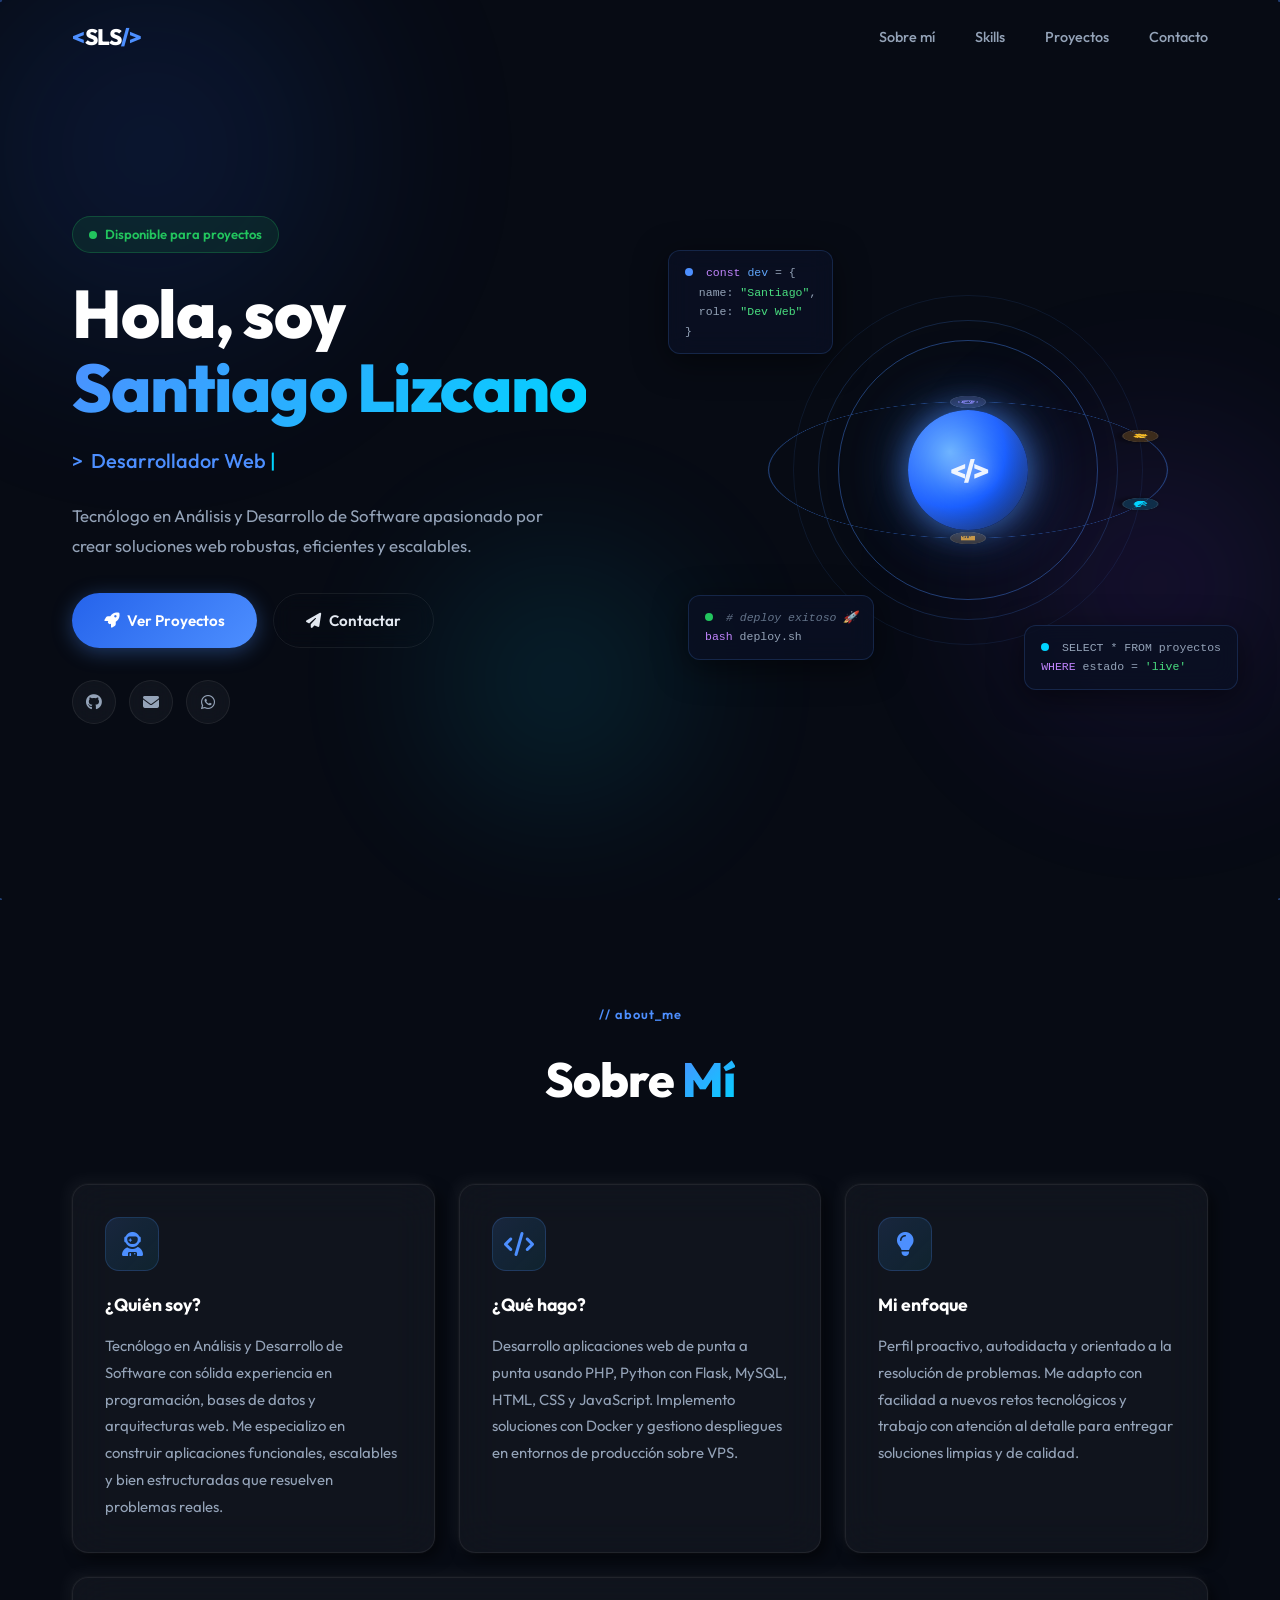
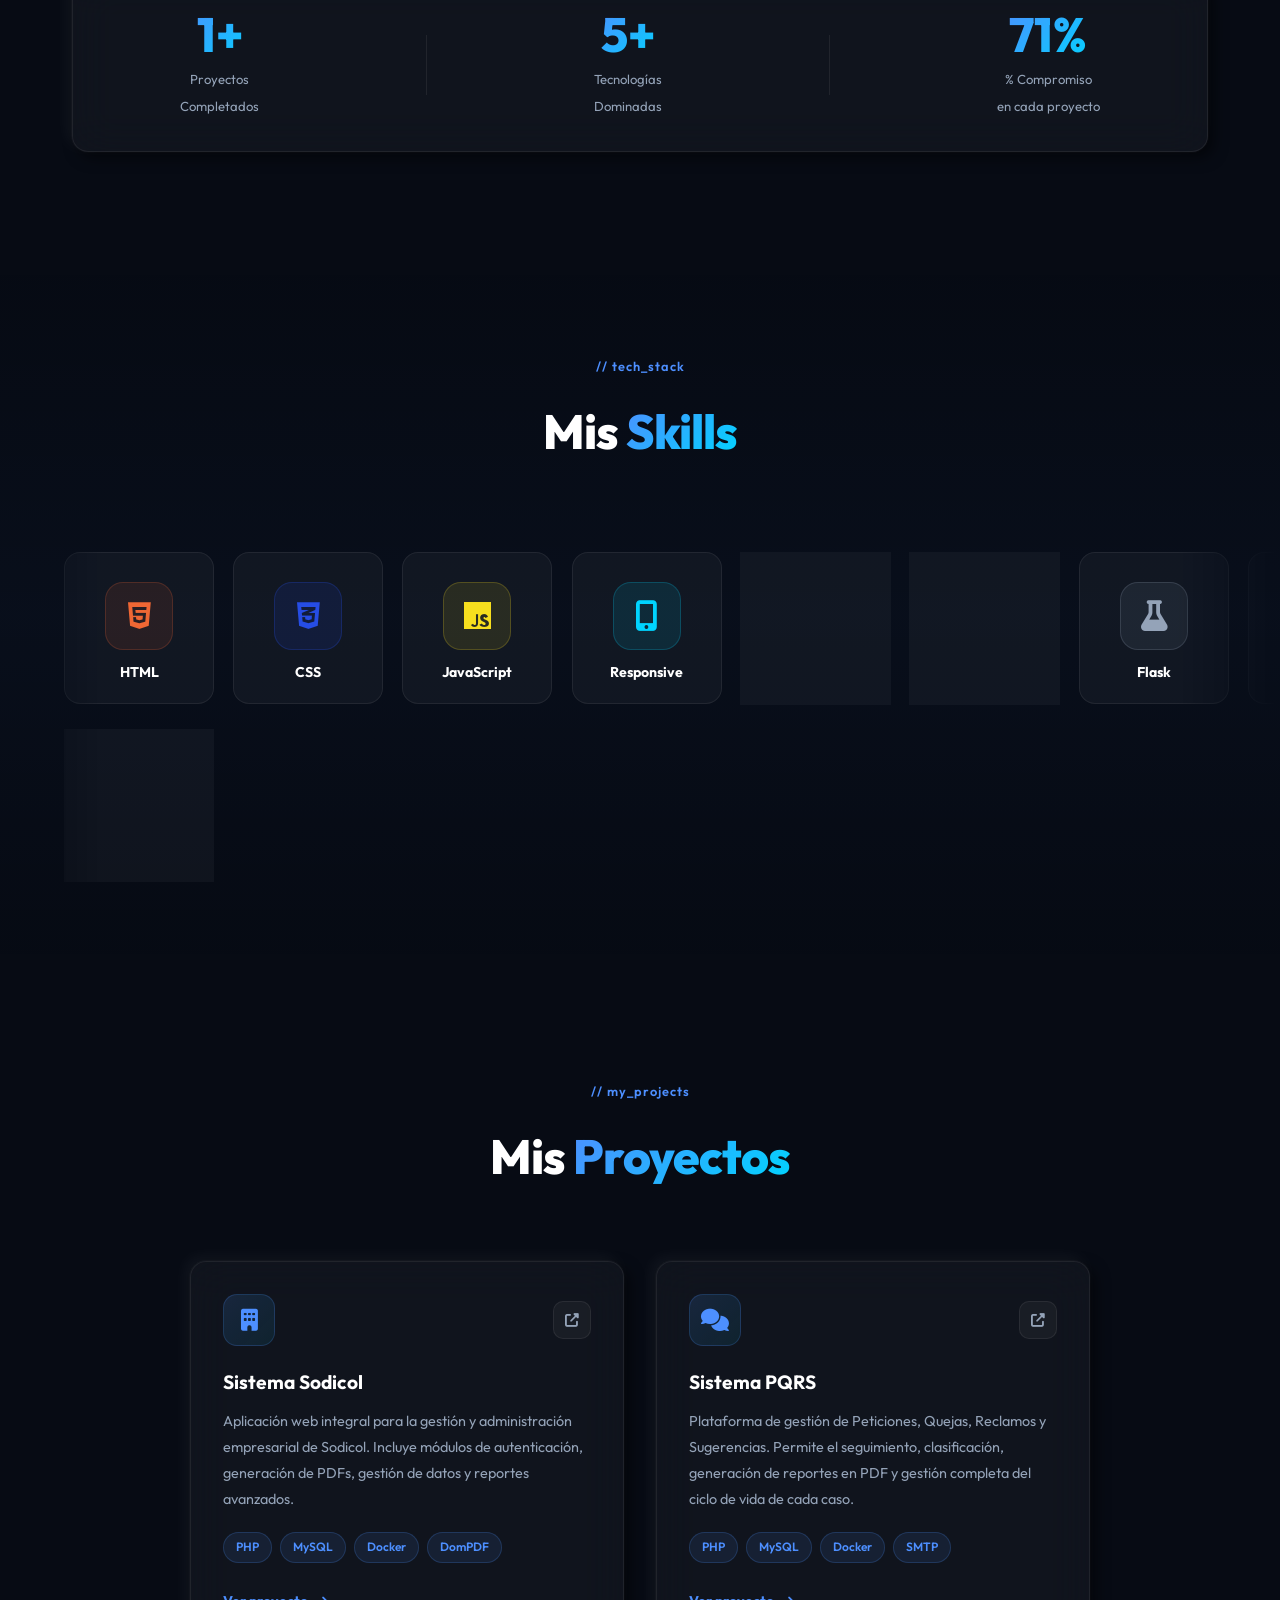
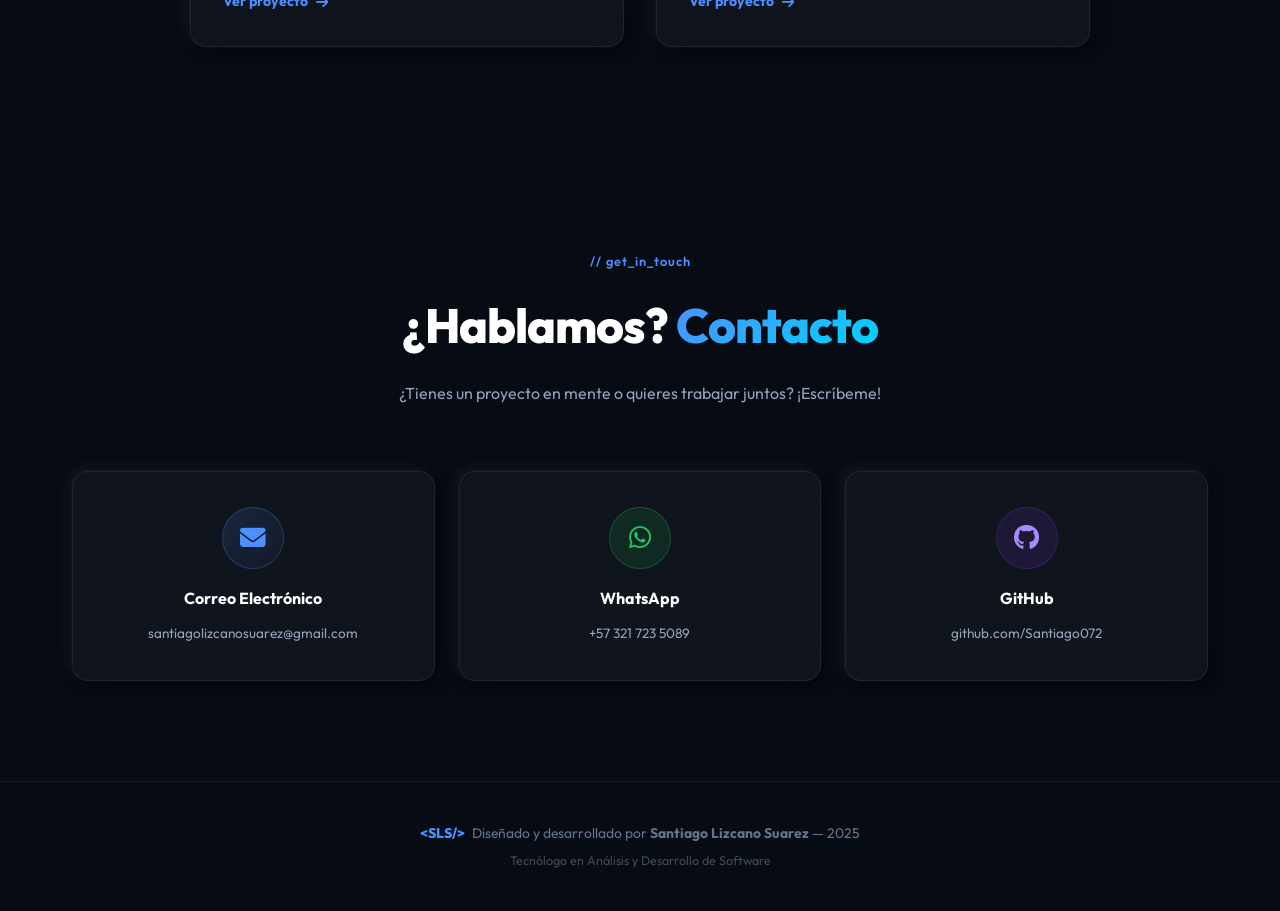
==== index.html @ 0184c1b4 "feat: agregar nginx/portafolio.conf, mejorar deploy.sh y README con instrucciones HTTPS completas" ====
<!DOCTYPE html>
<html lang="es">
<head>
  <meta charset="UTF-8" />
  <meta name="viewport" content="width=device-width, initial-scale=1.0" />
  <title>Santiago Lizcano Suarez | Desarrollador Web</title>
  <meta name="description" content="Portafolio de Santiago Lizcano Suarez, Tecnólogo en Análisis y Desarrollo de Software. Especializado en PHP, Python, MySQL, Docker y desarrollo web." />
  <meta name="keywords" content="desarrollador web, PHP, Python, Flask, MySQL, Docker, JavaScript, portafolio" />
  <meta name="author" content="Santiago Lizcano Suarez" />
  <link rel="preconnect" href="https://fonts.googleapis.com" />
  <link rel="preconnect" href="https://fonts.gstatic.com" crossorigin />
  <link href="https://fonts.googleapis.com/css2?family=Outfit:wght@300;400;500;600;700;800&display=swap" rel="stylesheet" />
  <link rel="stylesheet" href="https://cdnjs.cloudflare.com/ajax/libs/font-awesome/6.5.0/css/all.min.css" />
  <link rel="stylesheet" href="assets/css/style.css" />
</head>
<body>
  <!-- Scroll Progress Bar -->
  <div id="scroll-progress" class="scroll-progress"></div>

  <!-- Background Orbs -->
  <div class="bg-orbs" aria-hidden="true">
    <div class="orb orb-1"></div>
    <div class="orb orb-2"></div>
    <div class="orb orb-3"></div>
  </div>

  <!-- Particles Canvas -->
  <canvas id="particles-canvas" aria-hidden="true"></canvas>

  <!-- ===== NAVBAR ===== -->
  <nav id="navbar" class="navbar">
    <div class="nav-container">
      <a href="#hero" class="nav-logo" id="nav-logo-link">
        <span class="logo-bracket">&lt;</span>SLS<span class="logo-bracket">/&gt;</span>
      </a>
      <ul class="nav-links" id="nav-links">
        <li><a href="#about" class="nav-link">Sobre mí</a></li>
        <li><a href="#skills" class="nav-link">Skills</a></li>
        <li><a href="#projects" class="nav-link">Proyectos</a></li>
        <li><a href="#contact" class="nav-link">Contacto</a></li>
      </ul>
      <button class="nav-toggle" id="nav-toggle" aria-label="Abrir menú">
        <span></span><span></span><span></span>
      </button>
    </div>
  </nav>

  <!-- ===== HERO ===== -->
  <section id="hero" class="hero">
    <div class="hero-content">
      <div class="hero-badge">
        <span class="badge-dot"></span>
        Disponible para proyectos
      </div>
      <h1 class="hero-title">
        Hola, soy<br />
        <span class="gradient-text">Santiago Lizcano</span>
      </h1>
      <div class="hero-role">
        <span class="role-prefix">&gt;&nbsp;</span>
        <span id="typed-text" class="typed-text"></span>
        <span class="cursor-blink">|</span>
      </div>
      <p class="hero-desc">
        Tecnólogo en Análisis y Desarrollo de Software apasionado por crear soluciones web robustas, eficientes y escalables.
      </p>
      <div class="hero-actions">
        <a href="#projects" class="btn btn-primary" id="hero-projects-btn">
          <i class="fas fa-rocket"></i> Ver Proyectos
        </a>
        <a href="#contact" class="btn btn-outline" id="hero-contact-btn">
          <i class="fas fa-paper-plane"></i> Contactar
        </a>
      </div>
      <div class="hero-socials">
        <a href="https://github.com/Santiago072" target="_blank" rel="noopener" class="social-icon" id="social-github" aria-label="GitHub">
          <i class="fab fa-github"></i>
        </a>
        <a href="mailto:santiagolizcanosuarez@gmail.com" class="social-icon" id="social-email" aria-label="Email">
          <i class="fas fa-envelope"></i>
        </a>
        <a href="https://wa.me/573217235089" target="_blank" rel="noopener" class="social-icon" id="social-whatsapp" aria-label="WhatsApp">
          <i class="fab fa-whatsapp"></i>
        </a>
      </div>
    </div>
    <!-- 3D Tech Sphere Visual -->
    <div class="hero-visual" id="hero-visual">
      <!-- Central Core -->
      <div class="sphere-wrap">
        <div class="sphere-core">
          <span class="sphere-code">&lt;/&gt;</span>
        </div>
        <div class="sphere-pulse"></div>
        <div class="sphere-pulse sp2"></div>
        <div class="sphere-pulse sp3"></div>
        <!-- Orbital rings -->
        <div class="orbit orbit-x">
          <div class="orbit-dot od-php"><i class="fab fa-php"></i></div>
        </div>
        <div class="orbit orbit-y">
          <div class="orbit-dot od-py"><i class="fab fa-python"></i></div>
        </div>
        <div class="orbit orbit-z">
          <div class="orbit-dot od-docker"><i class="fab fa-docker"></i></div>
        </div>
        <div class="orbit orbit-w">
          <div class="orbit-dot od-js"><i class="fab fa-js"></i></div>
        </div>
      </div>
      <!-- Floating code snippets -->
      <div class="code-float cf-1">
        <div class="cf-dot"></div>
        <span class="cf-kw">const</span> <span class="cf-var">dev</span> = {<br/>
        &nbsp;&nbsp;<span class="cf-key">name</span>: <span class="cf-str">"Santiago"</span>,<br/>
        &nbsp;&nbsp;<span class="cf-key">role</span>: <span class="cf-str">"Dev Web"</span><br/>
        }
      </div>
      <div class="code-float cf-2">
        <div class="cf-dot cf-dot-green"></div>
        <span class="cf-cm"># deploy exitoso 🚀</span><br/>
        <span class="cf-kw">bash</span> deploy.sh
      </div>
      <div class="code-float cf-3">
        <div class="cf-dot cf-dot-cyan"></div>
        SELECT * FROM proyectos<br/>
        <span class="cf-kw">WHERE</span> estado = <span class="cf-str">'live'</span>
      </div>
    </div>
  </section>

  <!-- ===== ABOUT ===== -->
  <section id="about" class="section about">
    <div class="container">
      <div class="section-header">
        <span class="section-tag">// about_me</span>
        <h2 class="section-title">Sobre <span class="gradient-text">Mí</span></h2>
      </div>
      <div class="about-grid">
        <div class="about-card glass-card">
          <div class="about-icon-wrap">
            <i class="fas fa-user-astronaut"></i>
          </div>
          <h3>¿Quién soy?</h3>
          <p>
            Tecnólogo en Análisis y Desarrollo de Software con sólida experiencia en programación, bases de datos y arquitecturas web. Me especializo en construir aplicaciones funcionales, escalables y bien estructuradas que resuelven problemas reales.
          </p>
        </div>
        <div class="about-card glass-card">
          <div class="about-icon-wrap">
            <i class="fas fa-code"></i>
          </div>
          <h3>¿Qué hago?</h3>
          <p>
            Desarrollo aplicaciones web de punta a punta usando PHP, Python con Flask, MySQL, HTML, CSS y JavaScript. Implemento soluciones con Docker y gestiono despliegues en entornos de producción sobre VPS.
          </p>
        </div>
        <div class="about-card glass-card">
          <div class="about-icon-wrap">
            <i class="fas fa-lightbulb"></i>
          </div>
          <h3>Mi enfoque</h3>
          <p>
            Perfil proactivo, autodidacta y orientado a la resolución de problemas. Me adapto con facilidad a nuevos retos tecnológicos y trabajo con atención al detalle para entregar soluciones limpias y de calidad.
          </p>
        </div>
        <div class="about-stats glass-card">
          <div class="stat-item">
            <span class="stat-num" data-target="2">0</span>
            <span class="stat-label">Proyectos<br/>Completados</span>
          </div>
          <div class="stat-divider"></div>
          <div class="stat-item">
            <span class="stat-num" data-target="7">0</span>
            <span class="stat-label">Tecnologías<br/>Dominadas</span>
          </div>
          <div class="stat-divider"></div>
          <div class="stat-item">
            <span class="stat-num" data-target="100">0</span>
            <span class="stat-label">% Compromiso<br/>en cada proyecto</span>
          </div>
        </div>
      </div>
    </div>
  </section>

  <!-- ===== SKILLS ===== -->
  <section id="skills" class="section skills">
    <div class="container">
      <div class="section-header">
        <span class="section-tag">// tech_stack</span>
        <h2 class="section-title">Mis <span class="gradient-text">Skills</span></h2>
      </div>
    </div>

    <!-- Marquee wrapper (outside container for full-width edge fade) -->
    <div class="skills-marquee-wrap">

      <!-- Row 1 → left -->
      <div class="marquee-track marquee-left">
        <div class="marquee-items">
          <div class="skill-card" id="skill-html"><div class="skill-icon-wrap"><div class="skill-icon-bg"></div><i class="skill-ico fab fa-html5"></i></div><span class="skill-name">HTML</span></div>
          <div class="skill-card" id="skill-css"><div class="skill-icon-wrap"><div class="skill-icon-bg"></div><i class="skill-ico fab fa-css3-alt"></i></div><span class="skill-name">CSS</span></div>
          <div class="skill-card" id="skill-js"><div class="skill-icon-wrap"><div class="skill-icon-bg"></div><i class="skill-ico fab fa-js"></i></div><span class="skill-name">JavaScript</span></div>
          <div class="skill-card" id="skill-responsive"><div class="skill-icon-wrap"><div class="skill-icon-bg"></div><i class="skill-ico fas fa-mobile-alt"></i></div><span class="skill-name">Responsive</span></div>
          <div class="skill-card" id="skill-php"><div class="skill-icon-wrap"><div class="skill-icon-bg"></div><i class="skill-ico fab fa-php"></i></div><span class="skill-name">PHP</span></div>
          <div class="skill-card" id="skill-python"><div class="skill-icon-wrap"><div class="skill-icon-bg"></div><i class="skill-ico fab fa-python"></i></div><span class="skill-name">Python</span></div>
          <div class="skill-card" id="skill-flask"><div class="skill-icon-wrap"><div class="skill-icon-bg"></div><i class="skill-ico fas fa-flask"></i></div><span class="skill-name">Flask</span></div>
        </div>
        <!-- duplicate for seamless loop -->
        <div class="marquee-items" aria-hidden="true">
          <div class="skill-card" id="skill-html-d"><div class="skill-icon-wrap"><div class="skill-icon-bg"></div><i class="skill-ico fab fa-html5"></i></div><span class="skill-name">HTML</span></div>
          <div class="skill-card" id="skill-css-d"><div class="skill-icon-wrap"><div class="skill-icon-bg"></div><i class="skill-ico fab fa-css3-alt"></i></div><span class="skill-name">CSS</span></div>
          <div class="skill-card" id="skill-js-d"><div class="skill-icon-wrap"><div class="skill-icon-bg"></div><i class="skill-ico fab fa-js"></i></div><span class="skill-name">JavaScript</span></div>
          <div class="skill-card" id="skill-responsive-d"><div class="skill-icon-wrap"><div class="skill-icon-bg"></div><i class="skill-ico fas fa-mobile-alt"></i></div><span class="skill-name">Responsive</span></div>
          <div class="skill-card" id="skill-php-d"><div class="skill-icon-wrap"><div class="skill-icon-bg"></div><i class="skill-ico fab fa-php"></i></div><span class="skill-name">PHP</span></div>
          <div class="skill-card" id="skill-python-d"><div class="skill-icon-wrap"><div class="skill-icon-bg"></div><i class="skill-ico fab fa-python"></i></div><span class="skill-name">Python</span></div>
          <div class="skill-card" id="skill-flask-d"><div class="skill-icon-wrap"><div class="skill-icon-bg"></div><i class="skill-ico fas fa-flask"></i></div><span class="skill-name">Flask</span></div>
        </div>
      </div>

      <!-- Row 2 ← right -->
      <div class="marquee-track marquee-right">
        <div class="marquee-items">
          <div class="skill-card" id="skill-mysql"><div class="skill-icon-wrap"><div class="skill-icon-bg"></div><i class="skill-ico fas fa-database"></i></div><span class="skill-name">MySQL</span></div>
          <div class="skill-card" id="skill-mvc"><div class="skill-icon-wrap"><div class="skill-icon-bg"></div><i class="skill-ico fas fa-layer-group"></i></div><span class="skill-name">Arq. MVC</span></div>
          <div class="skill-card" id="skill-docker"><div class="skill-icon-wrap"><div class="skill-icon-bg"></div><i class="skill-ico fab fa-docker"></i></div><span class="skill-name">Docker</span></div>
          <div class="skill-card" id="skill-git"><div class="skill-icon-wrap"><div class="skill-icon-bg"></div><i class="skill-ico fab fa-github"></i></div><span class="skill-name">Git / GitHub</span></div>
          <div class="skill-card" id="skill-vscode"><div class="skill-icon-wrap"><div class="skill-icon-bg"></div><i class="skill-ico fas fa-code"></i></div><span class="skill-name">VS Code</span></div>
          <div class="skill-card" id="skill-xampp"><div class="skill-icon-wrap"><div class="skill-icon-bg"></div><i class="skill-ico fas fa-server"></i></div><span class="skill-name">XAMPP</span></div>
          <div class="skill-card" id="skill-drawio"><div class="skill-icon-wrap"><div class="skill-icon-bg"></div><i class="skill-ico fas fa-diagram-project"></i></div><span class="skill-name">Draw.io</span></div>
        </div>
        <!-- duplicate for seamless loop -->
        <div class="marquee-items" aria-hidden="true">
          <div class="skill-card" id="skill-mysql-d"><div class="skill-icon-wrap"><div class="skill-icon-bg"></div><i class="skill-ico fas fa-database"></i></div><span class="skill-name">MySQL</span></div>
          <div class="skill-card" id="skill-mvc-d"><div class="skill-icon-wrap"><div class="skill-icon-bg"></div><i class="skill-ico fas fa-layer-group"></i></div><span class="skill-name">Arq. MVC</span></div>
          <div class="skill-card" id="skill-docker-d"><div class="skill-icon-wrap"><div class="skill-icon-bg"></div><i class="skill-ico fab fa-docker"></i></div><span class="skill-name">Docker</span></div>
          <div class="skill-card" id="skill-git-d"><div class="skill-icon-wrap"><div class="skill-icon-bg"></div><i class="skill-ico fab fa-github"></i></div><span class="skill-name">Git / GitHub</span></div>
          <div class="skill-card" id="skill-vscode-d"><div class="skill-icon-wrap"><div class="skill-icon-bg"></div><i class="skill-ico fas fa-code"></i></div><span class="skill-name">VS Code</span></div>
          <div class="skill-card" id="skill-xampp-d"><div class="skill-icon-wrap"><div class="skill-icon-bg"></div><i class="skill-ico fas fa-server"></i></div><span class="skill-name">XAMPP</span></div>
          <div class="skill-card" id="skill-drawio-d"><div class="skill-icon-wrap"><div class="skill-icon-bg"></div><i class="skill-ico fas fa-diagram-project"></i></div><span class="skill-name">Draw.io</span></div>
        </div>
      </div>

    </div>
  </section>


  <!-- ===== PROJECTS ===== -->
  <section id="projects" class="section projects">
    <div class="container">
      <div class="section-header">
        <span class="section-tag">// my_projects</span>
        <h2 class="section-title">Mis <span class="gradient-text">Proyectos</span></h2>
      </div>
      <div class="projects-grid">

        <!-- Sodicol -->
        <article class="project-card glass-card" id="project-sodicol">
          <div class="project-header">
            <div class="project-icon">
              <i class="fas fa-building"></i>
            </div>
            <div class="project-links">
              <a href="https://sistemasodicol.slscode.online/" target="_blank" rel="noopener" class="proj-link-btn" aria-label="Ver sitio Sodicol">
                <i class="fas fa-external-link-alt"></i>
              </a>
            </div>
          </div>
          <h3 class="project-title">Sistema Sodicol</h3>
          <p class="project-desc">
            Aplicación web integral para la gestión y administración empresarial de Sodicol. Incluye módulos de autenticación, generación de PDFs, gestión de datos y reportes avanzados.
          </p>
          <div class="project-tags">
            <span class="tag">PHP</span>
            <span class="tag">MySQL</span>
            <span class="tag">Docker</span>
            <span class="tag">DomPDF</span>
          </div>
          <a href="https://sistemasodicol.slscode.online/" target="_blank" rel="noopener" class="project-cta" id="btn-sodicol">
            Ver proyecto <i class="fas fa-arrow-right"></i>
          </a>
        </article>

        <!-- PQRS -->
        <article class="project-card glass-card" id="project-pqrs">
          <div class="project-header">
            <div class="project-icon">
              <i class="fas fa-comments"></i>
            </div>
            <div class="project-links">
              <a href="https://sistemapqrs.slscode.online/" target="_blank" rel="noopener" class="proj-link-btn" aria-label="Ver sitio PQRS">
                <i class="fas fa-external-link-alt"></i>
              </a>
            </div>
          </div>
          <h3 class="project-title">Sistema PQRS</h3>
          <p class="project-desc">
            Plataforma de gestión de Peticiones, Quejas, Reclamos y Sugerencias. Permite el seguimiento, clasificación, generación de reportes en PDF y gestión completa del ciclo de vida de cada caso.
          </p>
          <div class="project-tags">
            <span class="tag">PHP</span>
            <span class="tag">MySQL</span>
            <span class="tag">Docker</span>
            <span class="tag">SMTP</span>
          </div>
          <a href="https://sistemapqrs.slscode.online/" target="_blank" rel="noopener" class="project-cta" id="btn-pqrs">
            Ver proyecto <i class="fas fa-arrow-right"></i>
          </a>
        </article>


      </div>
    </div>
  </section>

  <!-- ===== CONTACT ===== -->
  <section id="contact" class="section contact">
    <div class="container">
      <div class="section-header">
        <span class="section-tag">// get_in_touch</span>
        <h2 class="section-title">¿Hablamos? <span class="gradient-text">Contacto</span></h2>
        <p class="section-subtitle">¿Tienes un proyecto en mente o quieres trabajar juntos? ¡Escríbeme!</p>
      </div>
      <div class="contact-grid">
        <a href="mailto:santiagolizcanosuarez@gmail.com" class="contact-card glass-card" id="contact-email">
          <div class="contact-icon-wrap">
            <i class="fas fa-envelope"></i>
          </div>
          <h3>Correo Electrónico</h3>
          <p>santiagolizcanosuarez@gmail.com</p>
          <span class="contact-arrow"><i class="fas fa-arrow-right"></i></span>
        </a>
        <a href="https://wa.me/573217235089" target="_blank" rel="noopener" class="contact-card glass-card" id="contact-whatsapp">
          <div class="contact-icon-wrap contact-icon-green">
            <i class="fab fa-whatsapp"></i>
          </div>
          <h3>WhatsApp</h3>
          <p>+57 321 723 5089</p>
          <span class="contact-arrow"><i class="fas fa-arrow-right"></i></span>
        </a>
        <a href="https://github.com/Santiago072" target="_blank" rel="noopener" class="contact-card glass-card" id="contact-github">
          <div class="contact-icon-wrap contact-icon-purple">
            <i class="fab fa-github"></i>
          </div>
          <h3>GitHub</h3>
          <p>github.com/Santiago072</p>
          <span class="contact-arrow"><i class="fas fa-arrow-right"></i></span>
        </a>
      </div>
    </div>
  </section>

  <!-- ===== FOOTER ===== -->
  <footer class="footer">
    <div class="container">
      <p>
        <span class="footer-logo">&lt;SLS/&gt;</span>
        Diseñado y desarrollado por
        <strong>Santiago Lizcano Suarez</strong> &mdash; 2025
      </p>
      <p class="footer-sub">Tecnólogo en Análisis y Desarrollo de Software</p>
    </div>
  </footer>

  <script src="assets/js/main.js"></script>
</body>
</html>
---- assets/css/style.css ----
/* ========================
   SCROLL PROGRESS BAR
======================== */
.scroll-progress {
  position: fixed;
  top: 0; left: 0;
  height: 3px;
  width: 0%;
  background: linear-gradient(90deg, var(--blue), var(--cyan), var(--purple));
  z-index: 2000;
  transition: width 0.1s linear;
  box-shadow: 0 0 10px var(--blue);
}

/* ========================
   ROOT & TOKENS
======================== */
:root {
  --bg:        #070b14;
  --bg2:       #0d1120;
  --glass:     rgba(255,255,255,0.04);
  --glass-b:   rgba(255,255,255,0.08);
  --border:    rgba(255,255,255,0.07);
  --blue:      #4d8fff;
  --blue-dark: #2563eb;
  --blue-glow: rgba(77,143,255,0.25);
  --cyan:      #00d4ff;
  --purple:    #7c3aed;
  --green:     #22c55e;
  --yellow:    #f59e0b;
  --orange:    #f97316;
  --red:       #ef4444;
  --gray:      #94a3b8;
  --text:      #e2e8f0;
  --text-muted:#64748b;
  --neu-s1:    -6px -6px 14px rgba(255,255,255,0.04);
  --neu-s2:     6px  6px 14px rgba(0,0,0,0.5);
  --radius:    16px;
  --radius-sm: 10px;
  --transition:0.3s ease;
}

/* ========================
   RESET & BASE
======================== */
*, *::before, *::after { box-sizing: border-box; margin: 0; padding: 0; }
html { scroll-behavior: smooth; scroll-padding-top: 80px; }
body {
  font-family: 'Outfit', sans-serif;
  background: var(--bg);
  color: var(--text);
  overflow-x: hidden;
  line-height: 1.7;
}
a { text-decoration: none; color: inherit; }
img { max-width: 100%; display: block; }
ul { list-style: none; }

/* ========================
   BACKGROUND ORBS
======================== */
.bg-orbs { position: fixed; inset: 0; pointer-events: none; z-index: 0; overflow: hidden; }
.orb {
  position: absolute;
  border-radius: 50%;
  filter: blur(80px);
  opacity: 0.18;
  animation: orb-float 12s ease-in-out infinite;
}
.orb-1 {
  width: 600px; height: 600px;
  background: radial-gradient(circle, #2563eb, transparent 70%);
  top: -150px; left: -150px;
  animation-delay: 0s;
}
.orb-2 {
  width: 450px; height: 450px;
  background: radial-gradient(circle, #7c3aed, transparent 70%);
  top: 40%; right: -100px;
  animation-delay: -4s;
}
.orb-3 {
  width: 350px; height: 350px;
  background: radial-gradient(circle, #00d4ff, transparent 70%);
  bottom: 5%; left: 30%;
  animation-delay: -8s;
}
@keyframes orb-float {
  0%,100% { transform: translateY(0) scale(1); }
  50%      { transform: translateY(-30px) scale(1.05); }
}

/* ========================
   PARTICLES CANVAS
======================== */
#particles-canvas {
  position: fixed;
  inset: 0;
  z-index: 0;
  pointer-events: none;
  opacity: 0.4;
}

/* ========================
   GLASS CARD
======================== */
.glass-card {
  background: var(--glass);
  border: 1px solid var(--border);
  backdrop-filter: blur(20px);
  -webkit-backdrop-filter: blur(20px);
  border-radius: var(--radius);
  box-shadow: var(--neu-s1), var(--neu-s2), 0 0 0 1px rgba(255,255,255,0.03);
  transition: transform var(--transition), box-shadow var(--transition), border-color var(--transition);
}
.glass-card:hover {
  transform: translateY(-4px);
  border-color: rgba(77,143,255,0.2);
  box-shadow: var(--neu-s1), var(--neu-s2), 0 0 24px var(--blue-glow);
}

/* ========================
   NAVBAR
======================== */
.navbar {
  position: fixed;
  top: 0; left: 0; right: 0;
  z-index: 1000;
  padding: 18px 0;
  transition: background var(--transition), box-shadow var(--transition);
}
.navbar.scrolled {
  background: rgba(7,11,20,0.85);
  backdrop-filter: blur(20px);
  box-shadow: 0 1px 0 var(--border);
  padding: 12px 0;
}
.nav-container {
  max-width: 1200px;
  margin: 0 auto;
  padding: 0 2rem;
  display: flex;
  align-items: center;
  justify-content: space-between;
}
.nav-logo {
  font-size: 1.4rem;
  font-weight: 800;
  letter-spacing: -0.5px;
  color: #fff;
}
.logo-bracket { color: var(--blue); }
.nav-links {
  display: flex;
  gap: 2.5rem;
}
.nav-link {
  font-size: 0.9rem;
  font-weight: 500;
  color: var(--gray);
  position: relative;
  transition: color var(--transition);
}
.nav-link::after {
  content: '';
  position: absolute;
  bottom: -4px; left: 0;
  width: 0; height: 2px;
  background: var(--blue);
  border-radius: 2px;
  transition: width var(--transition);
}
.nav-link:hover, .nav-link.active { color: #fff; }
.nav-link:hover::after, .nav-link.active::after { width: 100%; }
.nav-toggle { display: none; flex-direction: column; gap: 5px; background: none; border: none; cursor: pointer; padding: 4px; }
.nav-toggle span { display: block; width: 24px; height: 2px; background: var(--text); border-radius: 2px; transition: var(--transition); }

/* ========================
   GRADIENT TEXT
======================== */
.gradient-text {
  background: linear-gradient(135deg, var(--blue) 0%, var(--cyan) 100%);
  -webkit-background-clip: text;
  -webkit-text-fill-color: transparent;
  background-clip: text;
}

/* ========================
   BUTTONS
======================== */
.btn {
  display: inline-flex;
  align-items: center;
  gap: 0.5rem;
  padding: 0.85rem 2rem;
  border-radius: 50px;
  font-size: 0.95rem;
  font-weight: 600;
  font-family: 'Outfit', sans-serif;
  cursor: pointer;
  transition: all var(--transition);
  border: none;
}
.btn-primary {
  background: linear-gradient(135deg, var(--blue-dark), var(--blue));
  color: #fff;
  box-shadow: 0 4px 20px rgba(77,143,255,0.35);
}
.btn-primary:hover {
  transform: translateY(-2px);
  box-shadow: 0 8px 32px rgba(77,143,255,0.5);
}
.btn-outline {
  background: transparent;
  color: var(--text);
  border: 1px solid var(--border);
  backdrop-filter: blur(10px);
}
.btn-outline:hover {
  background: var(--glass-b);
  border-color: var(--blue);
  color: var(--blue);
  transform: translateY(-2px);
}

/* ========================
   HERO
======================== */
.hero {
  position: relative;
  z-index: 1;
  min-height: 100vh;
  display: flex;
  align-items: center;
  justify-content: space-between;
  gap: 3rem;
  max-width: 1200px;
  margin: 0 auto;
  padding: 120px 2rem 80px;
}
.hero-content { flex: 1; max-width: 580px; }
.hero-badge {
  display: inline-flex;
  align-items: center;
  gap: 0.5rem;
  background: rgba(34,197,94,0.1);
  border: 1px solid rgba(34,197,94,0.25);
  border-radius: 50px;
  padding: 0.4rem 1rem;
  font-size: 0.82rem;
  font-weight: 600;
  color: var(--green);
  margin-bottom: 1.5rem;
}
.badge-dot {
  width: 8px; height: 8px;
  background: var(--green);
  border-radius: 50%;
  animation: pulse-dot 2s infinite;
}
@keyframes pulse-dot {
  0%,100% { opacity:1; transform: scale(1); }
  50%      { opacity:0.5; transform: scale(1.3); }
}
.hero-title {
  font-size: clamp(2.6rem, 6vw, 4.2rem);
  font-weight: 800;
  line-height: 1.1;
  letter-spacing: -1.5px;
  margin-bottom: 1.2rem;
  color: #fff;
}
.hero-role {
  font-size: 1.25rem;
  font-weight: 500;
  color: var(--blue);
  font-family: 'Outfit', monospace;
  margin-bottom: 1.4rem;
  min-height: 2rem;
}
.cursor-blink {
  display: inline-block;
  animation: blink 1s step-end infinite;
  color: var(--cyan);
}
@keyframes blink { 0%,100%{opacity:1} 50%{opacity:0} }
.hero-desc {
  font-size: 1.05rem;
  color: var(--gray);
  margin-bottom: 2rem;
  max-width: 480px;
  line-height: 1.8;
}
.hero-actions {
  display: flex;
  gap: 1rem;
  flex-wrap: wrap;
  margin-bottom: 2rem;
}
.hero-socials {
  display: flex;
  gap: 0.8rem;
}
.social-icon {
  width: 44px; height: 44px;
  border-radius: 50%;
  background: var(--glass);
  border: 1px solid var(--border);
  display: flex;
  align-items: center;
  justify-content: center;
  font-size: 1rem;
  color: var(--gray);
  transition: all var(--transition);
  backdrop-filter: blur(10px);
}
.social-icon:hover {
  background: var(--blue);
  border-color: var(--blue);
  color: #fff;
  transform: translateY(-3px);
  box-shadow: 0 6px 20px var(--blue-glow);
}

/* Hero Visual – 3D Orbital Sphere */
.hero-visual {
  position: relative;
  flex-shrink: 0;
  width: 480px;
  height: 480px;
  display: flex;
  align-items: center;
  justify-content: center;
}

/* Sphere wrap */
.sphere-wrap {
  position: relative;
  width: 220px;
  height: 220px;
  display: flex;
  align-items: center;
  justify-content: center;
}

/* Core glowing ball */
.sphere-core {
  width: 120px;
  height: 120px;
  border-radius: 50%;
  background: radial-gradient(circle at 35% 35%, #6eb4ff, #1a5fff 50%, #06102a);
  box-shadow:
    0 0 30px rgba(77,143,255,0.6),
    0 0 60px rgba(77,143,255,0.3),
    0 0 100px rgba(77,143,255,0.15),
    inset 0 0 30px rgba(255,255,255,0.1);
  display: flex;
  align-items: center;
  justify-content: center;
  z-index: 5;
  position: relative;
  animation: sphere-breathe 4s ease-in-out infinite;
}
@keyframes sphere-breathe {
  0%,100% { box-shadow: 0 0 30px rgba(77,143,255,0.6), 0 0 60px rgba(77,143,255,0.3), 0 0 100px rgba(77,143,255,0.15), inset 0 0 30px rgba(255,255,255,0.1); }
  50% { box-shadow: 0 0 50px rgba(77,143,255,0.9), 0 0 90px rgba(77,143,255,0.5), 0 0 140px rgba(77,143,255,0.2), inset 0 0 40px rgba(255,255,255,0.15); }
}
.sphere-code {
  font-size: 1.8rem;
  font-weight: 800;
  color: rgba(255,255,255,0.9);
  letter-spacing: -2px;
  text-shadow: 0 0 20px rgba(255,255,255,0.5);
  user-select: none;
}

/* Pulse rings */
.sphere-pulse {
  position: absolute;
  inset: -20px;
  border-radius: 50%;
  border: 1px solid rgba(77,143,255,0.4);
  animation: pulse-expand 3s ease-out infinite;
}
.sp2 { animation-delay: -1s; inset: -40px; border-color: rgba(77,143,255,0.2); }
.sp3 { animation-delay: -2s; inset: -65px; border-color: rgba(77,143,255,0.1); }
@keyframes pulse-expand {
  0%   { transform: scale(0.8); opacity: 1; }
  100% { transform: scale(1.4); opacity: 0; }
}

/* Orbital rings – CSS 3D */
.orbit {
  position: absolute;
  inset: -90px;
  border-radius: 50%;
  border: 1px solid rgba(77,143,255,0.15);
  animation: orbit-spin 8s linear infinite;
  transform-style: preserve-3d;
}
.orbit-x { transform: rotateX(70deg);           animation-duration: 8s; }
.orbit-y { transform: rotateX(70deg) rotateZ(60deg); animation-duration: 10s; animation-direction: reverse; }
.orbit-z { transform: rotateX(70deg) rotateZ(120deg); animation-duration: 12s; }
.orbit-w { transform: rotateX(70deg) rotateZ(180deg); animation-duration: 7s; animation-direction: reverse; }
@keyframes orbit-spin {
  from { transform: rotateX(70deg) rotateZ(0deg); }
  to   { transform: rotateX(70deg) rotateZ(360deg); }
}
.orbit-y  { animation: orbit-spin-y 10s linear infinite reverse; }
.orbit-z  { animation: orbit-spin-z 12s linear infinite; }
.orbit-w  { animation: orbit-spin-w 7s linear infinite reverse; }
@keyframes orbit-spin-y { from { transform: rotateX(70deg) rotateZ(60deg);  } to { transform: rotateX(70deg) rotateZ(420deg);  } }
@keyframes orbit-spin-z { from { transform: rotateX(70deg) rotateZ(120deg); } to { transform: rotateX(70deg) rotateZ(480deg); } }
@keyframes orbit-spin-w { from { transform: rotateX(70deg) rotateZ(180deg); } to { transform: rotateX(70deg) rotateZ(-180deg); } }

/* Orbit dots (icons) */
.orbit-dot {
  position: absolute;
  top: -18px;
  left: 50%;
  transform: translateX(-50%);
  width: 36px;
  height: 36px;
  border-radius: 50%;
  display: flex;
  align-items: center;
  justify-content: center;
  font-size: 1rem;
  backdrop-filter: blur(8px);
  border: 1px solid rgba(255,255,255,0.12);
  box-shadow: 0 4px 12px rgba(0,0,0,0.5);
}
.od-php    { background: rgba(119,123,180,0.25); color: #a78bfa; }
.od-py     { background: rgba(245,158,11,0.2);  color: #fbbf24; }
.od-docker { background: rgba(0,212,255,0.15);  color: var(--cyan); }
.od-js     { background: rgba(245,158,11,0.2);  color: #f59e0b; }

/* Floating code cards */
.code-float {
  position: absolute;
  background: rgba(10,16,35,0.85);
  border: 1px solid rgba(77,143,255,0.18);
  border-radius: 12px;
  padding: 12px 16px;
  font-family: 'Courier New', monospace;
  font-size: 0.72rem;
  line-height: 1.7;
  color: #94a3b8;
  backdrop-filter: blur(12px);
  box-shadow: 0 8px 32px rgba(0,0,0,0.5);
  white-space: nowrap;
  z-index: 10;
}
.cf-1 { top: 20px;  left: -60px;  animation: cf-float 5s ease-in-out infinite; }
.cf-2 { bottom: 50px; left: -40px; animation: cf-float 6s ease-in-out infinite reverse; animation-delay: -1s; }
.cf-3 { bottom: 20px; right: -30px; animation: cf-float 4.5s ease-in-out infinite; animation-delay: -2s; }
@keyframes cf-float {
  0%,100% { transform: translateY(0); }
  50%      { transform: translateY(-12px); }
}
.cf-dot {
  width: 8px; height: 8px;
  border-radius: 50%;
  background: var(--blue);
  display: inline-block;
  margin-right: 6px;
  animation: pulse-dot 2s infinite;
}
.cf-dot-green { background: var(--green); }
.cf-dot-cyan  { background: var(--cyan); }
.cf-kw  { color: #c084fc; }
.cf-var { color: #60a5fa; }
.cf-key { color: #94a3b8; }
.cf-str { color: #4ade80; }
.cf-cm  { color: #64748b; font-style: italic; }


/* ========================
   SECTIONS COMMON
======================== */
.section {
  position: relative;
  z-index: 1;
  padding: 100px 0;
}
.container { max-width: 1200px; margin: 0 auto; padding: 0 2rem; }
.section-header { text-align: center; margin-bottom: 4rem; }
.section-tag {
  display: inline-block;
  font-size: 0.8rem;
  font-weight: 600;
  color: var(--blue);
  font-family: 'Outfit', monospace;
  margin-bottom: 0.8rem;
  letter-spacing: 1px;
}
.section-title {
  font-size: clamp(2rem, 4vw, 3rem);
  font-weight: 800;
  letter-spacing: -1px;
  color: #fff;
}
.section-subtitle {
  color: var(--gray);
  margin-top: 0.8rem;
  font-size: 1rem;
}

/* ========================
   ABOUT
======================== */
.about-grid {
  display: grid;
  grid-template-columns: repeat(3, 1fr) ;
  gap: 1.5rem;
}
.about-card { padding: 2rem; }
.about-icon-wrap {
  width: 54px; height: 54px;
  border-radius: 14px;
  background: linear-gradient(135deg, rgba(77,143,255,0.15), rgba(0,212,255,0.08));
  border: 1px solid rgba(77,143,255,0.2);
  display: flex;
  align-items: center;
  justify-content: center;
  font-size: 1.5rem;
  color: var(--blue);
  margin-bottom: 1.2rem;
}
.about-card h3 {
  font-size: 1.1rem;
  font-weight: 700;
  color: #fff;
  margin-bottom: 0.8rem;
}
.about-card p { color: var(--gray); font-size: 0.93rem; line-height: 1.8; }
.about-stats {
  grid-column: 1 / -1;
  display: flex;
  align-items: center;
  justify-content: space-around;
  padding: 2rem;
  gap: 1rem;
}
.stat-item { text-align: center; }
.stat-num {
  display: block;
  font-size: 3rem;
  font-weight: 800;
  background: linear-gradient(135deg, var(--blue), var(--cyan));
  -webkit-background-clip: text;
  -webkit-text-fill-color: transparent;
  background-clip: text;
  line-height: 1;
  margin-bottom: 0.4rem;
}
.stat-label { font-size: 0.82rem; color: var(--gray); line-height: 1.4; }
.stat-divider { width: 1px; height: 60px; background: var(--border); }

/* ========================
   SKILLS
======================== */
.skills {
  background: linear-gradient(180deg, transparent, rgba(77,143,255,0.03), transparent);
  padding-bottom: 80px;
}

/* Marquee wrapper – full viewport width, fade edges */
.skills-marquee-wrap {
  overflow: hidden;
  display: flex;
  flex-direction: column;
  gap: 1.5rem;
  padding: 1rem 5%;
  margin-top: 1rem;
  -webkit-mask-image: linear-gradient(to right, transparent 0%, black 8%, black 92%, transparent 100%);
  mask-image:         linear-gradient(to right, transparent 0%, black 8%, black 92%, transparent 100%);
}

/* Each row is an infinite scroll strip */
.marquee-track {
  display: flex;
  gap: 1.2rem;
  width: max-content;
  will-change: transform;
}
.marquee-items {
  display: flex;
  gap: 1.2rem;
  flex-shrink: 0;
}

/* Directions */
.marquee-left  { animation: marquee-go-left  28s linear infinite; }
.marquee-right { animation: marquee-go-right 28s linear infinite; }

@keyframes marquee-go-left {
  0%   { transform: translateX(0); }
  100% { transform: translateX(-50%); }
}
@keyframes marquee-go-right {
  0%   { transform: translateX(-50%); }
  100% { transform: translateX(0); }
}

/* Pause on hover */
.skills-marquee-wrap:hover .marquee-track {
  animation-play-state: paused;
}

/* Skill card in marquee: fixed width */
.skill-card {
  background: var(--glass);
  border: 1px solid var(--border);
  border-radius: var(--radius);
  padding: 1.8rem 1rem 1.4rem;
  width: 150px;
  flex-shrink: 0;
  display: flex;
  flex-direction: column;
  align-items: center;
  gap: 0.7rem;
  cursor: pointer;
  position: relative;
  overflow: hidden;
  transition: transform 0.35s cubic-bezier(0.34,1.56,0.64,1),
              border-color 0.3s ease,
              box-shadow 0.3s ease,
              opacity 0.35s ease,
              width 0.35s ease,
              padding 0.35s ease,
              margin 0.35s ease;
  backdrop-filter: blur(16px);
  -webkit-backdrop-filter: blur(16px);
}
.skill-card::before {
  content: '';
  position: absolute;
  inset: 0;
  background: var(--card-glow, linear-gradient(135deg, rgba(77,143,255,0.08), transparent));
  opacity: 0;
  transition: opacity 0.3s ease;
}
.skill-card:hover::before { opacity: 1; }
.skill-card:hover {
  transform: translateY(-8px) scale(1.04);
  border-color: var(--card-color, rgba(77,143,255,0.35));
  box-shadow: 0 0 0 1px rgba(255,255,255,0.04),
              0 16px 40px rgba(0,0,0,0.4),
              0 0 30px var(--card-glow-color, rgba(77,143,255,0.2));
}

/* Fixed width for marquee cards */
.skill-icon-wrap {
  position: relative;
  width: 68px;
  height: 68px;
  display: flex;
  align-items: center;
  justify-content: center;
  margin-bottom: 0.2rem;
}
.skill-icon-bg {
  position: absolute;
  inset: 0;
  border-radius: 18px;
  background: var(--icon-bg, rgba(77,143,255,0.1));
  border: 1px solid var(--icon-border, rgba(77,143,255,0.2));
  transition: all 0.4s cubic-bezier(0.34,1.56,0.64,1);
}
.skill-card:hover .skill-icon-bg {
  transform: scale(1.15) rotate(8deg);
  background: var(--icon-bg-hover, rgba(77,143,255,0.18));
  box-shadow: 0 0 20px var(--card-glow-color, rgba(77,143,255,0.25));
}
.skill-ico {
  position: relative;
  z-index: 1;
  font-size: 1.9rem;
  color: var(--icon-color, var(--blue));
  transition: transform 0.4s cubic-bezier(0.34,1.56,0.64,1), color 0.3s ease;
}
.skill-card:hover .skill-ico {
  transform: scale(1.2) rotate(-5deg);
}

/* Skill name */
.skill-name {
  font-size: 0.88rem;
  font-weight: 700;
  color: #fff;
  text-align: center;
  line-height: 1.2;
}


/* --- Per-skill color theming --- */
/* Frontend – orange/red for HTML */
[id^="skill-html"]  { --icon-color:#ef6734; --icon-bg:rgba(239,103,52,0.1); --icon-border:rgba(239,103,52,0.2); --icon-bg-hover:rgba(239,103,52,0.18); --card-color:rgba(239,103,52,0.35); --card-glow:linear-gradient(135deg,rgba(239,103,52,0.08),transparent); --card-glow-color:rgba(239,103,52,0.2); }
/* CSS – blue */
[id^="skill-css"]   { --icon-color:#264de4; --icon-bg:rgba(38,77,228,0.12); --icon-border:rgba(38,77,228,0.25); --icon-bg-hover:rgba(38,77,228,0.2); --card-color:rgba(38,77,228,0.4); --card-glow:linear-gradient(135deg,rgba(38,77,228,0.08),transparent); --card-glow-color:rgba(38,77,228,0.2); }
/* JS – yellow */
[id^="skill-js"]    { --icon-color:#f7df1e; --icon-bg:rgba(247,223,30,0.1); --icon-border:rgba(247,223,30,0.2); --icon-bg-hover:rgba(247,223,30,0.18); --card-color:rgba(247,223,30,0.3); --card-glow:linear-gradient(135deg,rgba(247,223,30,0.08),transparent); --card-glow-color:rgba(247,223,30,0.18); }
/* Responsive – cyan */
[id^="skill-responsive"] { --icon-color:var(--cyan); --icon-bg:rgba(0,212,255,0.1); --icon-border:rgba(0,212,255,0.2); --icon-bg-hover:rgba(0,212,255,0.18); --card-color:rgba(0,212,255,0.3); --card-glow:linear-gradient(135deg,rgba(0,212,255,0.08),transparent); --card-glow-color:rgba(0,212,255,0.18); }
/* PHP – purple */
[id^="skill-php"]   { --icon-color:#8892bf; --icon-bg:rgba(136,146,191,0.12); --icon-border:rgba(136,146,191,0.25); --icon-bg-hover:rgba(136,146,191,0.2); --card-color:rgba(136,146,191,0.4); --card-glow:linear-gradient(135deg,rgba(136,146,191,0.08),transparent); --card-glow-color:rgba(136,146,191,0.22); }
/* Python – green */
[id^="skill-python"]{ --icon-color:#3fb950; --icon-bg:rgba(63,185,80,0.1); --icon-border:rgba(63,185,80,0.2); --icon-bg-hover:rgba(63,185,80,0.18); --card-color:rgba(63,185,80,0.35); --card-glow:linear-gradient(135deg,rgba(63,185,80,0.08),transparent); --card-glow-color:rgba(63,185,80,0.2); }
/* Flask – gray */
[id^="skill-flask"] { --icon-color:#94a3b8; --icon-bg:rgba(148,163,184,0.1); --icon-border:rgba(148,163,184,0.2); --icon-bg-hover:rgba(148,163,184,0.18); --card-color:rgba(148,163,184,0.3); --card-glow:linear-gradient(135deg,rgba(148,163,184,0.06),transparent); --card-glow-color:rgba(148,163,184,0.15); }
/* MySQL – orange */
[id^="skill-mysql"] { --icon-color:#f97316; --icon-bg:rgba(249,115,22,0.1); --icon-border:rgba(249,115,22,0.2); --icon-bg-hover:rgba(249,115,22,0.18); --card-color:rgba(249,115,22,0.35); --card-glow:linear-gradient(135deg,rgba(249,115,22,0.08),transparent); --card-glow-color:rgba(249,115,22,0.2); }
/* MVC – indigo */
[id^="skill-mvc"]   { --icon-color:#818cf8; --icon-bg:rgba(129,140,248,0.1); --icon-border:rgba(129,140,248,0.2); --icon-bg-hover:rgba(129,140,248,0.18); --card-color:rgba(129,140,248,0.35); --card-glow:linear-gradient(135deg,rgba(129,140,248,0.08),transparent); --card-glow-color:rgba(129,140,248,0.2); }
/* Docker – light blue */
[id^="skill-docker"]{ --icon-color:#2496ed; --icon-bg:rgba(36,150,237,0.1); --icon-border:rgba(36,150,237,0.2); --icon-bg-hover:rgba(36,150,237,0.18); --card-color:rgba(36,150,237,0.4); --card-glow:linear-gradient(135deg,rgba(36,150,237,0.08),transparent); --card-glow-color:rgba(36,150,237,0.22); }
/* Git – white */
[id^="skill-git"]   { --icon-color:#e2e8f0; --icon-bg:rgba(226,232,240,0.06); --icon-border:rgba(226,232,240,0.15); --icon-bg-hover:rgba(226,232,240,0.12); --card-color:rgba(226,232,240,0.25); --card-glow:linear-gradient(135deg,rgba(226,232,240,0.06),transparent); --card-glow-color:rgba(226,232,240,0.12); }
/* VS Code – blue */
[id^="skill-vscode"]{ --icon-color:#007acc; --icon-bg:rgba(0,122,204,0.1); --icon-border:rgba(0,122,204,0.2); --icon-bg-hover:rgba(0,122,204,0.18); --card-color:rgba(0,122,204,0.4); --card-glow:linear-gradient(135deg,rgba(0,122,204,0.08),transparent); --card-glow-color:rgba(0,122,204,0.22); }
/* XAMPP – orange-red */
[id^="skill-xampp"] { --icon-color:#fb923c; --icon-bg:rgba(251,146,60,0.1); --icon-border:rgba(251,146,60,0.2); --icon-bg-hover:rgba(251,146,60,0.18); --card-color:rgba(251,146,60,0.35); --card-glow:linear-gradient(135deg,rgba(251,146,60,0.08),transparent); --card-glow-color:rgba(251,146,60,0.2); }
/* Draw.io – violet */
[id^="skill-drawio"]{ --icon-color:#a855f7; --icon-bg:rgba(168,85,247,0.1); --icon-border:rgba(168,85,247,0.2); --icon-bg-hover:rgba(168,85,247,0.18); --card-color:rgba(168,85,247,0.35); --card-glow:linear-gradient(135deg,rgba(168,85,247,0.08),transparent); --card-glow-color:rgba(168,85,247,0.2); }

/* ========================
   PROJECTS
======================== */
.projects-grid {
  display: grid;
  grid-template-columns: repeat(2, 1fr);
  gap: 2rem;
  max-width: 900px;
  margin: 0 auto;
}
.project-card {
  padding: 2rem;
  transition: transform 0.3s ease, box-shadow 0.3s ease, border-color 0.3s ease;
}
.project-card:hover {
  transform: translateY(-6px) rotateX(2deg) rotateY(-1deg);
  border-color: rgba(77,143,255,0.3);
  box-shadow: var(--neu-s1), var(--neu-s2), 0 20px 50px rgba(77,143,255,0.15);
}
.project-header {
  display: flex;
  align-items: center;
  justify-content: space-between;
  margin-bottom: 1.2rem;
}
.project-icon {
  width: 52px; height: 52px;
  border-radius: 14px;
  background: linear-gradient(135deg, rgba(77,143,255,0.15), rgba(0,212,255,0.08));
  border: 1px solid rgba(77,143,255,0.2);
  display: flex;
  align-items: center;
  justify-content: center;
  font-size: 1.4rem;
  color: var(--blue);
}
.proj-link-btn {
  width: 38px; height: 38px;
  border-radius: 10px;
  background: var(--glass);
  border: 1px solid var(--border);
  display: flex;
  align-items: center;
  justify-content: center;
  font-size: 0.85rem;
  color: var(--gray);
  transition: all var(--transition);
}
.proj-link-btn:hover {
  background: var(--blue);
  border-color: var(--blue);
  color: #fff;
}
.proj-link-disabled { cursor: default; opacity: 0.5; }
.project-title {
  font-size: 1.2rem;
  font-weight: 700;
  color: #fff;
  margin-bottom: 0.7rem;
}
.project-desc {
  font-size: 0.9rem;
  color: var(--gray);
  line-height: 1.8;
  margin-bottom: 1.2rem;
}
.project-tags { display: flex; flex-wrap: wrap; gap: 0.5rem; margin-bottom: 1.5rem; }
.tag {
  padding: 4px 12px;
  border-radius: 50px;
  font-size: 0.75rem;
  font-weight: 600;
  background: rgba(77,143,255,0.1);
  border: 1px solid rgba(77,143,255,0.2);
  color: var(--blue);
}
.project-cta {
  display: inline-flex;
  align-items: center;
  gap: 0.5rem;
  font-size: 0.88rem;
  font-weight: 700;
  color: var(--blue);
  transition: gap var(--transition), color var(--transition);
}
.project-cta:hover { gap: 0.9rem; color: var(--cyan); }
.project-cta-private { color: var(--text-muted); cursor: default; }

/* ========================
   CONTACT
======================== */
.contact-grid {
  display: grid;
  grid-template-columns: repeat(3, 1fr);
  gap: 1.5rem;
}
.contact-card {
  padding: 2.2rem;
  display: flex;
  flex-direction: column;
  align-items: center;
  text-align: center;
  gap: 0.6rem;
  position: relative;
  overflow: hidden;
  cursor: pointer;
}
.contact-card::before {
  content: '';
  position: absolute;
  inset: 0;
  background: linear-gradient(135deg, rgba(77,143,255,0.06), transparent);
  opacity: 0;
  transition: opacity var(--transition);
}
.contact-card:hover::before { opacity: 1; }
.contact-icon-wrap {
  width: 62px; height: 62px;
  border-radius: 50%;
  background: linear-gradient(135deg, rgba(77,143,255,0.15), rgba(77,143,255,0.05));
  border: 1px solid rgba(77,143,255,0.25);
  display: flex;
  align-items: center;
  justify-content: center;
  font-size: 1.6rem;
  color: var(--blue);
  margin-bottom: 0.4rem;
  transition: transform var(--transition), box-shadow var(--transition);
}
.contact-card:hover .contact-icon-wrap { transform: scale(1.1); box-shadow: 0 0 20px var(--blue-glow); }
.contact-icon-green { background: rgba(34,197,94,0.12); border-color: rgba(34,197,94,0.25); color: var(--green); }
.contact-card:hover .contact-icon-green { box-shadow: 0 0 20px rgba(34,197,94,0.25); }
.contact-icon-purple { background: rgba(124,58,237,0.12); border-color: rgba(124,58,237,0.25); color: #a78bfa; }
.contact-card:hover .contact-icon-purple { box-shadow: 0 0 20px rgba(124,58,237,0.25); }
.contact-card h3 { font-size: 1rem; font-weight: 700; color: #fff; }
.contact-card p  { font-size: 0.85rem; color: var(--gray); }
.contact-arrow {
  position: absolute;
  bottom: 1.4rem; right: 1.4rem;
  width: 30px; height: 30px;
  border-radius: 50%;
  background: var(--glass);
  display: flex; align-items: center; justify-content: center;
  font-size: 0.75rem;
  color: var(--blue);
  opacity: 0;
  transform: translateX(-6px);
  transition: all var(--transition);
}
.contact-card:hover .contact-arrow { opacity: 1; transform: translateX(0); }

/* ========================
   FOOTER
======================== */
.footer {
  position: relative;
  z-index: 1;
  text-align: center;
  padding: 2.5rem 2rem;
  border-top: 1px solid var(--border);
  color: var(--text-muted);
  font-size: 0.87rem;
}
.footer-logo { font-weight: 800; color: var(--blue); margin-right: 4px; }
.footer-heart { color: #ef4444; animation: heartbeat 1.5s ease-in-out infinite; }
@keyframes heartbeat {
  0%,100% { transform: scale(1); }
  14%      { transform: scale(1.3); }
  28%      { transform: scale(1); }
  42%      { transform: scale(1.2); }
}
.footer-sub { color: var(--text-muted); font-size: 0.78rem; margin-top: 4px; opacity: 0.6; }

/* ========================
   SCROLL-IN ANIMATIONS
======================== */
.fade-up {
  opacity: 0;
  transform: translateY(30px);
  transition: opacity 0.7s ease, transform 0.7s ease;
}
.fade-up.visible { opacity: 1; transform: translateY(0); }

/* ========================
   RESPONSIVE
======================== */
@media (max-width: 1024px) {
  .skills-grid { grid-template-columns: repeat(4, 1fr); }
}
@media (max-width: 900px) {
  .hero { flex-direction: column; text-align: center; padding-top: 100px; padding-bottom: 60px; }
  .hero-actions, .hero-socials { justify-content: center; }
  .hero-desc { margin: 0 auto 2rem; }
  .hero-visual { width: 340px; height: 340px; }
  .sphere-wrap { width: 160px; height: 160px; }
  .sphere-core { width: 90px; height: 90px; }
  .sphere-code { font-size: 1.4rem; }
  .orbit { inset: -70px; }
  .about-grid { grid-template-columns: 1fr; }
  .skills-grid { grid-template-columns: repeat(2, 1fr); }
  .projects-grid { grid-template-columns: 1fr; }
  .contact-grid { grid-template-columns: 1fr; }
}
@media (max-width: 640px) {
  .nav-links { display: none; flex-direction: column; position: absolute; top: 100%; left: 0; right: 0; background: rgba(7,11,20,0.97); border-bottom: 1px solid var(--border); padding: 1.5rem 2rem; gap: 1rem; backdrop-filter: blur(20px); }
  .nav-links.open { display: flex; }
  .nav-toggle { display: flex; }
  .hero-visual { width: 280px; height: 280px; }
  .sphere-wrap { width: 130px; height: 130px; }
  .sphere-core { width: 75px; height: 75px; }
  .sphere-code { font-size: 1.1rem; }
  .orbit { inset: -55px; }
  .code-float { display: none; }
  .about-stats { flex-direction: column; gap: 1.5rem; }
  .stat-divider { width: 60px; height: 1px; }
  .skills-grid { grid-template-columns: repeat(2, 1fr); }
}
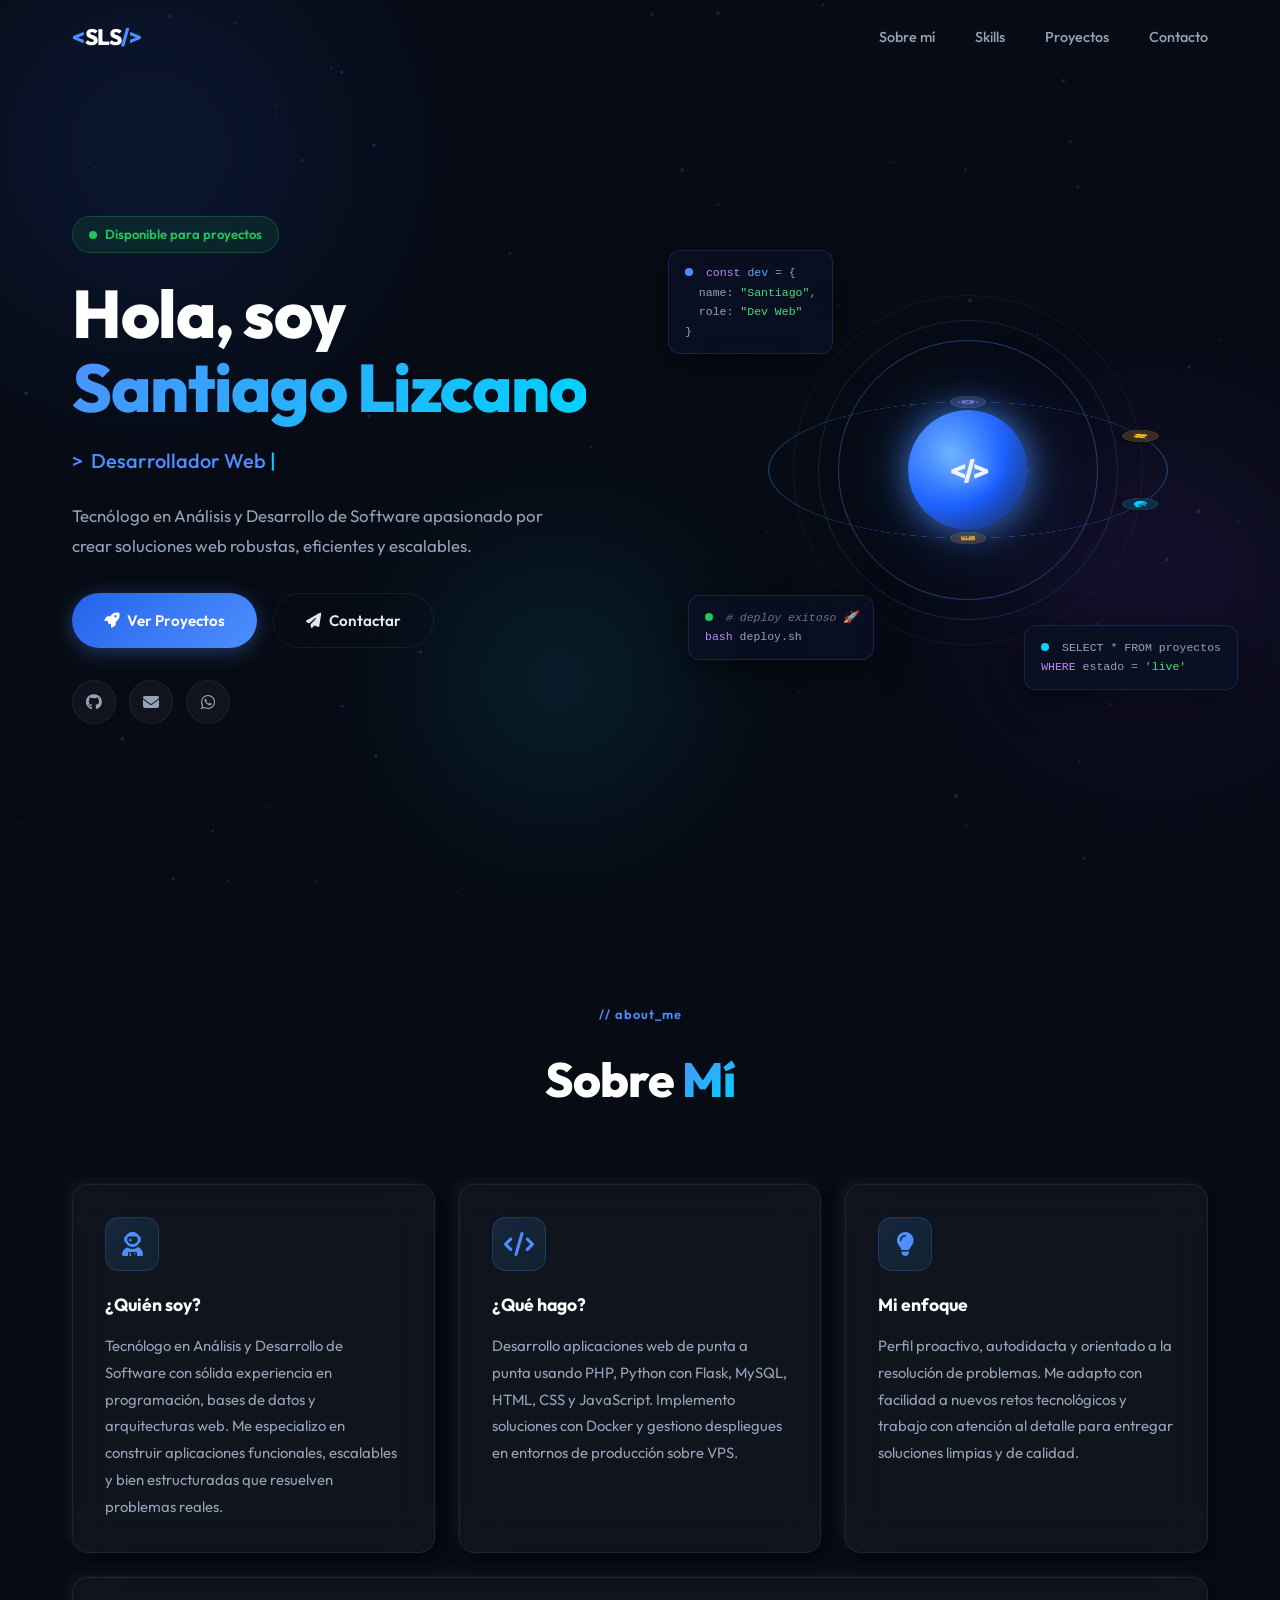
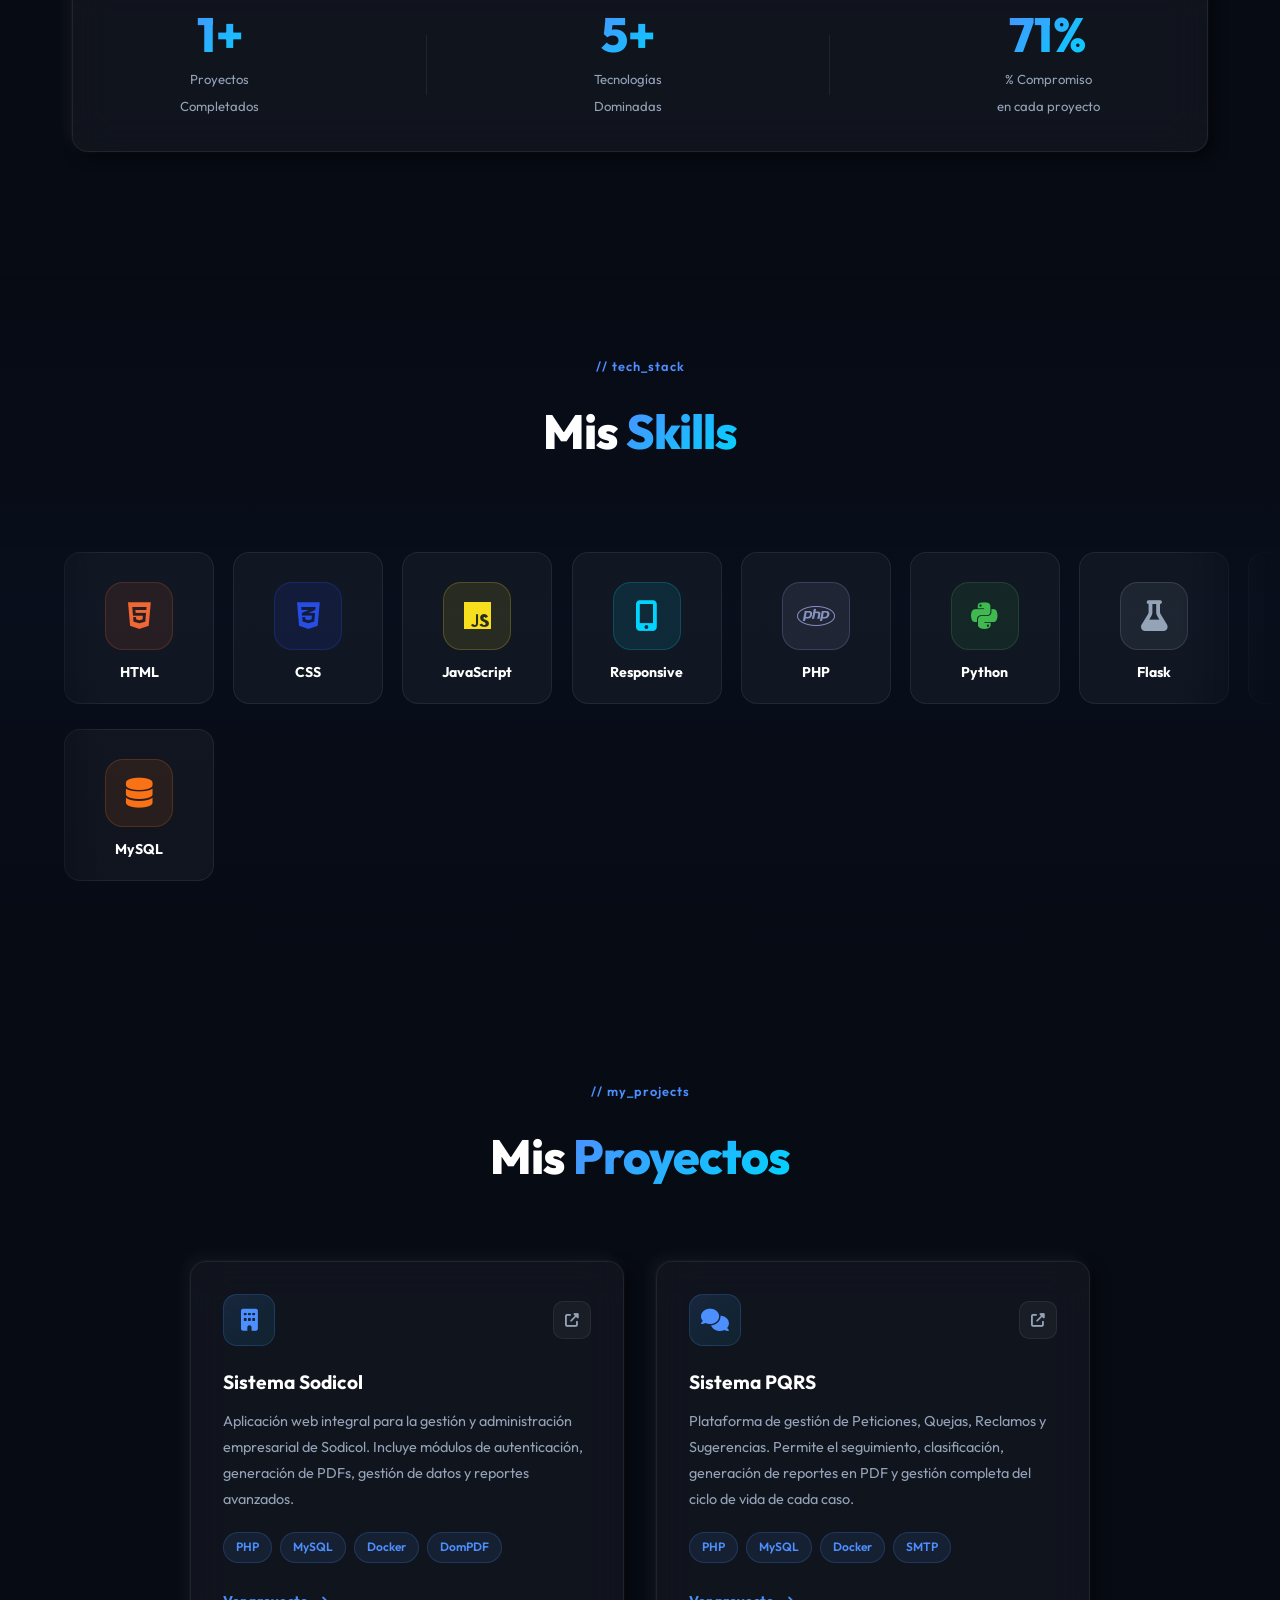
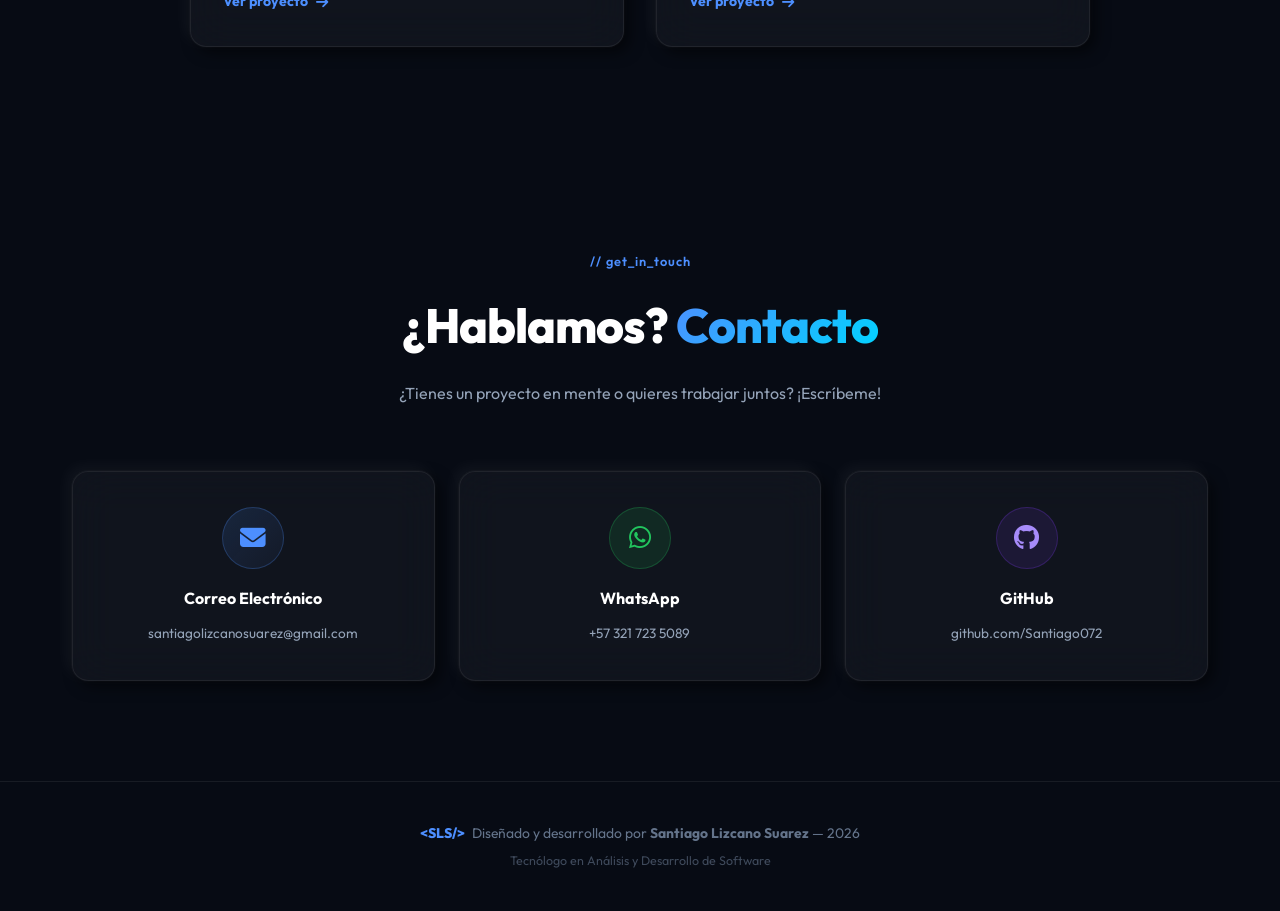
==== commit a5c0c135: "chore: actualizar .gitignore para stack HTML/CSS/JS y corregir año footer 2025->2026" ====
--- a/index.html
+++ b/index.html
@@ -357,7 +357,7 @@
       <p>
         <span class="footer-logo">&lt;SLS/&gt;</span>
         Diseñado y desarrollado por
-        <strong>Santiago Lizcano Suarez</strong> &mdash; 2025
+        <strong>Santiago Lizcano Suarez</strong> &mdash; 2026
       </p>
       <p class="footer-sub">Tecnólogo en Análisis y Desarrollo de Software</p>
     </div>
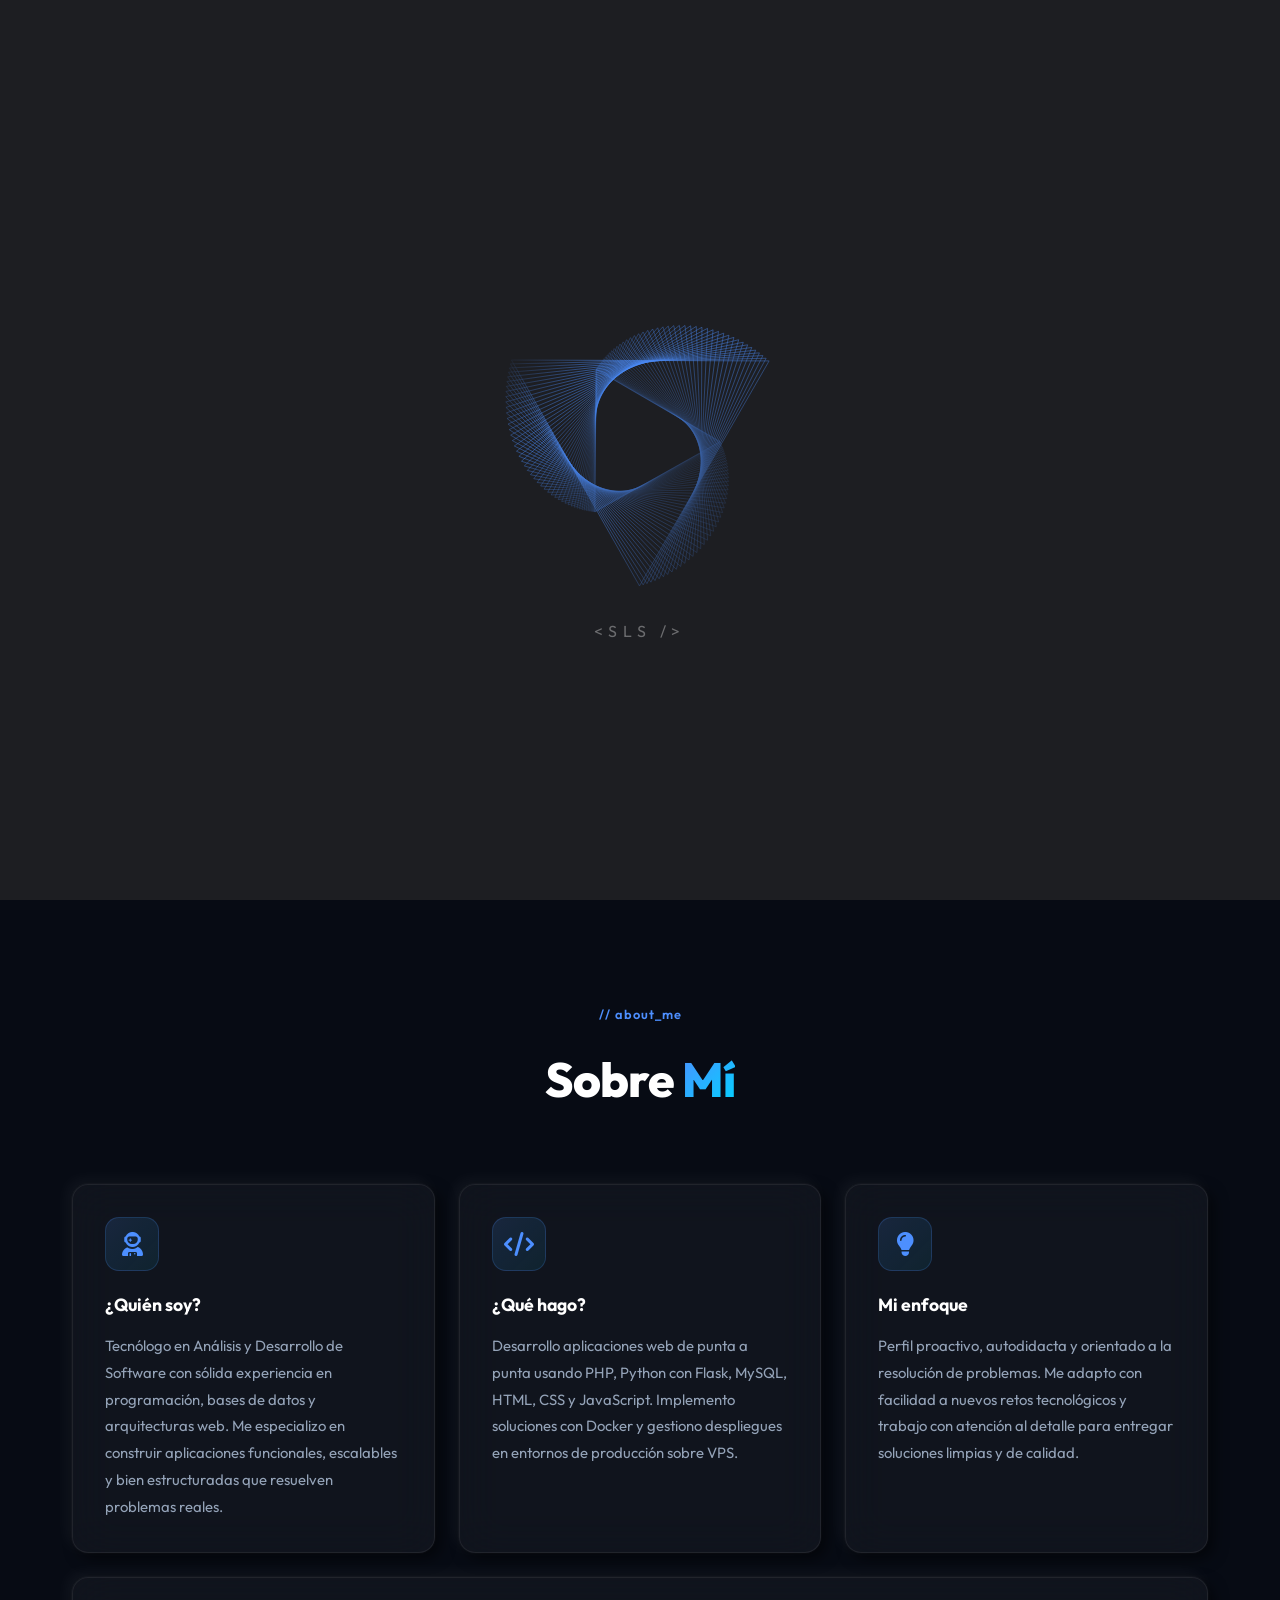
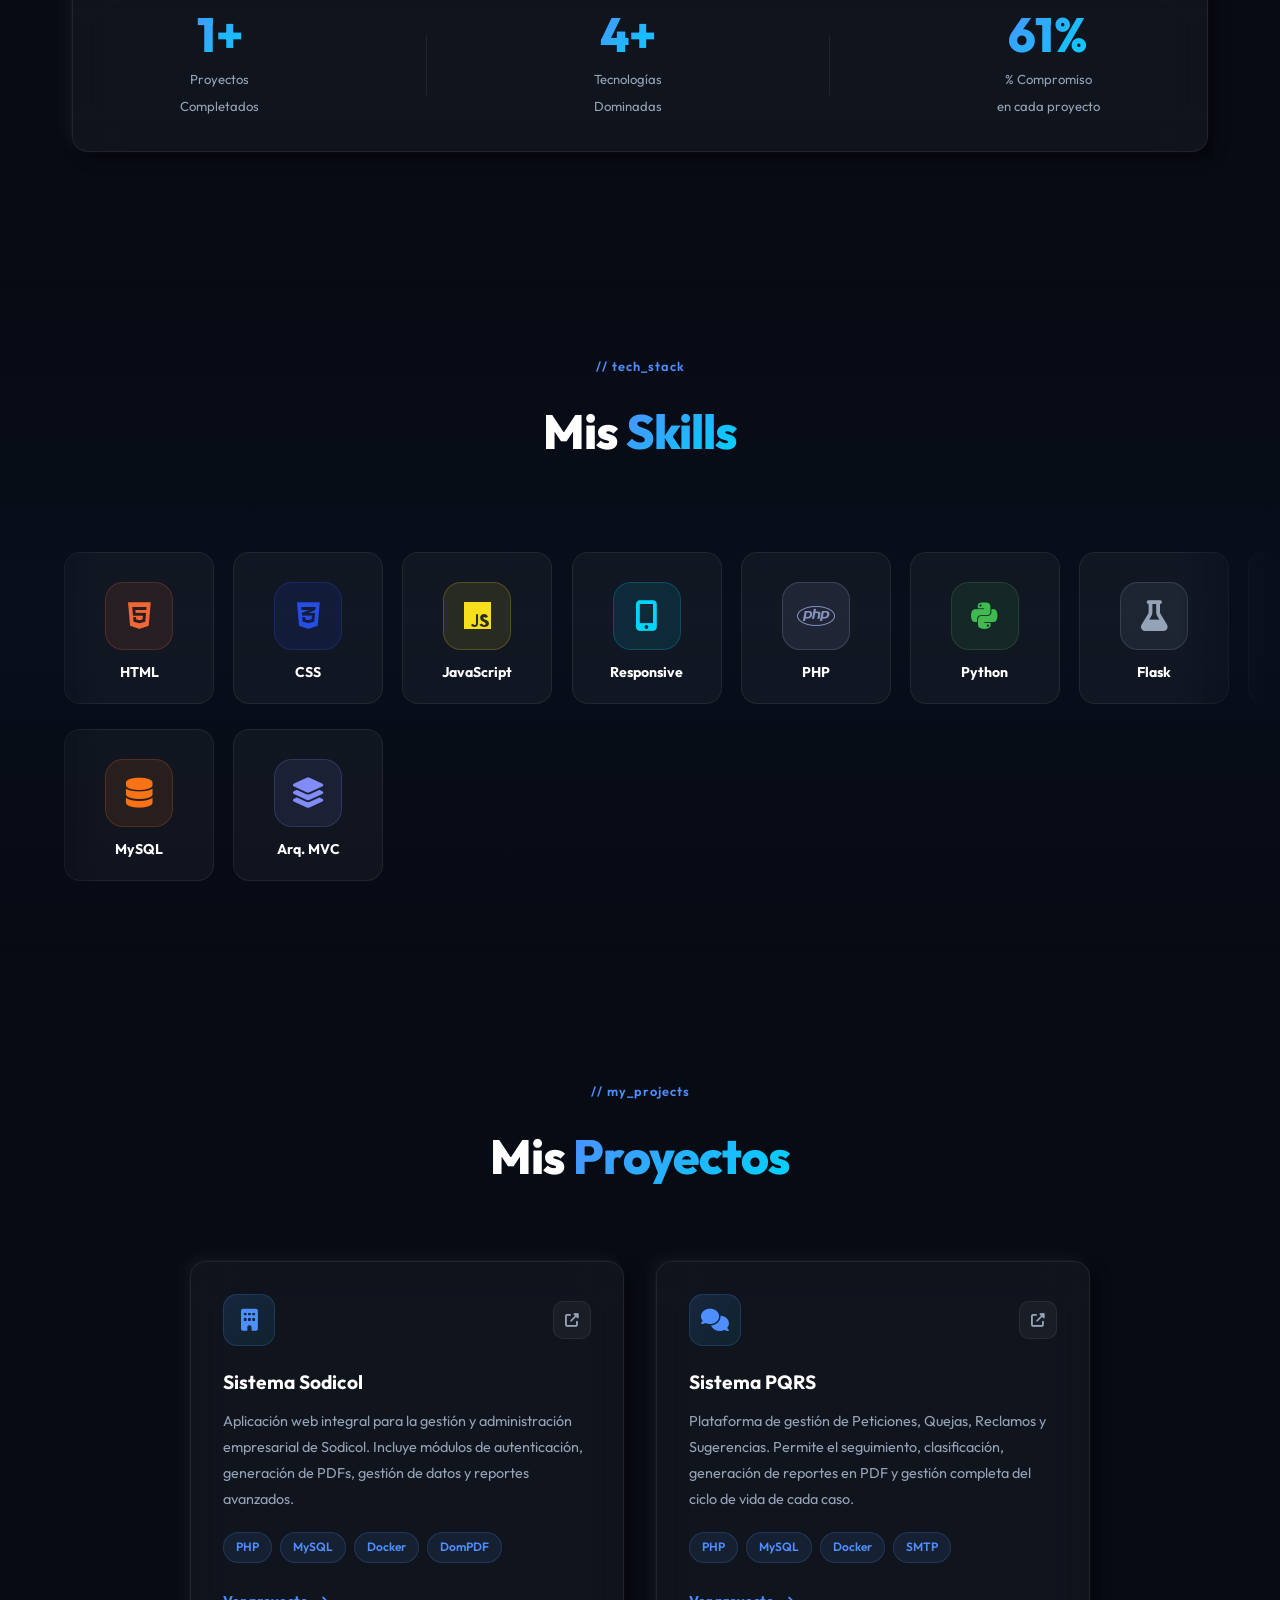
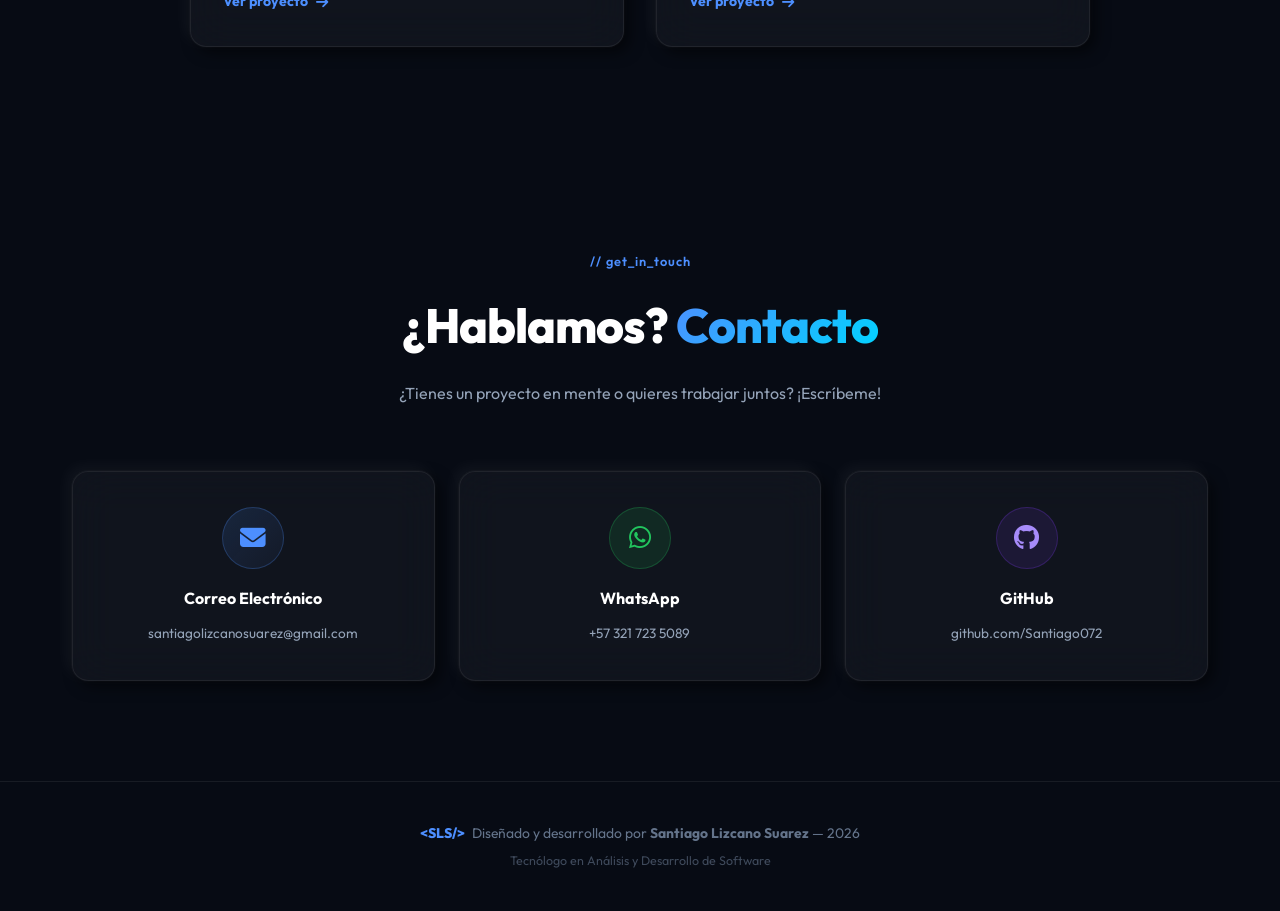
==== commit 3c75c522: "feat: agregar intro screen animado con GSAP (triangulos SVG + fade reveal)" ====
--- a/index.html
+++ b/index.html
@@ -12,8 +12,65 @@
   <link href="https://fonts.googleapis.com/css2?family=Outfit:wght@300;400;500;600;700;800&display=swap" rel="stylesheet" />
   <link rel="stylesheet" href="https://cdnjs.cloudflare.com/ajax/libs/font-awesome/6.5.0/css/all.min.css" />
   <link rel="stylesheet" href="assets/css/style.css" />
+  <style>
+    /* ── Intro Screen ── */
+    #intro-screen {
+      position: fixed;
+      inset: 0;
+      z-index: 9999;
+      background: rgb(29, 30, 34);
+      display: flex;
+      align-items: center;
+      justify-content: center;
+      flex-direction: column;
+      gap: 1.5rem;
+      transition: opacity 0.8s ease, visibility 0.8s ease;
+    }
+    #intro-screen.hidden {
+      opacity: 0;
+      visibility: hidden;
+      pointer-events: none;
+    }
+    #intro-screen svg {
+      width: min(50vw, 50vh);
+      max-width: 340px;
+      overflow: visible;
+    }
+    #intro-label {
+      font-family: 'Outfit', sans-serif;
+      font-size: clamp(0.8rem, 2vw, 1rem);
+      letter-spacing: 0.35em;
+      color: rgba(255,255,255,0.35);
+      text-transform: uppercase;
+      animation: introLabelPulse 2s ease-in-out infinite;
+    }
+    @keyframes introLabelPulse {
+      0%, 100% { opacity: 0.35; }
+      50%       { opacity: 0.7;  }
+    }
+    body.intro-active { overflow: hidden; }
+  </style>
 </head>
-<body>
+<body class="intro-active">
+
+  <!-- ===== INTRO SCREEN ===== -->
+  <div id="intro-screen" aria-label="Cargando portafolio" role="status">
+    <svg viewBox="0 0 10 10" fill="none" opacity="0" id="intro-svg">
+      <defs>
+        <linearGradient id="intro-grad">
+          <stop offset="9%"  stop-color="rgba(29,30,34,.9)" />
+          <stop offset="30%" stop-color="rgba(29,30,34,0)"  />
+          <stop offset="68%" stop-color="rgba(29,30,34,0.5)" />
+          <stop offset="91%" stop-color="rgba(29,30,34,.8)" />
+        </linearGradient>
+      </defs>
+      <g id="intro-g">
+        <path stroke="#4d8fff" stroke-width="0.02" d="M5,1 9,8 1,8z" />
+      </g>
+      <rect fill="url(#intro-grad)" width="11" height="11" />
+    </svg>
+    <span id="intro-label">&lt;SLS /&gt;</span>
+  </div>
   <!-- Scroll Progress Bar -->
   <div id="scroll-progress" class="scroll-progress"></div>
 
@@ -364,5 +421,66 @@
   </footer>
 
   <script src="assets/js/main.js"></script>
+
+  <!-- GSAP (intro animation) -->
+  <script src="https://cdnjs.cloudflare.com/ajax/libs/gsap/3.12.5/gsap.min.js"></script>
+  <script>
+    /* ========================
+       INTRO SCREEN — GSAP triangles
+    ======================== */
+    (function () {
+      const intro  = document.getElementById('intro-screen');
+      const svg    = document.getElementById('intro-svg');
+      const g      = document.getElementById('intro-g');
+      const path   = g.querySelector('path');
+      const rect   = svg.querySelector('rect');
+
+      // Clone 50 extra triangle paths
+      for (let i = 0; i < 50; i++) {
+        g.append(path.cloneNode());
+      }
+
+      // Rotate the gradient overlay rect
+      gsap.set(rect, { rotate: 45, svgOrigin: '5 5' });
+
+      // Build the spread timeline (paused)
+      const spread = gsap.timeline({ paused: true })
+        .to(g, { svgOrigin: '5 5.5', rotate: -180, duration: 1 })
+        .to('path', {
+          svgOrigin: '5 5.5',
+          rotate: -180,
+          scale: 0.15,
+          attr: { 'stroke-width': 0 },
+          ease: 'power1.in',
+          stagger: { amount: 0.5, ease: 'sine.in' },
+          duration: 1
+        }, 0);
+
+      // Animate progress 0 → 0.5 → 0 (one full yoyo cycle)
+      const masterTl = gsap.timeline({
+        onComplete: hideIntro
+      });
+
+      // Fade in the SVG
+      masterTl
+        .to(svg, { opacity: 1, duration: 0.4, ease: 'power2.out' })
+        // Go to spread midpoint (progress 0.5)
+        .to(spread, { progress: 0.5, duration: 2.2, ease: 'power2.inOut' })
+        // Hold a beat
+        .to({}, { duration: 0.3 })
+        // Return to start (progress 0)
+        .to(spread, { progress: 0, duration: 2.2, ease: 'power2.inOut' })
+        // Fade out SVG before overlay disappears
+        .to(svg, { opacity: 0, duration: 0.4, ease: 'power2.in' });
+
+      function hideIntro() {
+        intro.classList.add('hidden');
+        document.body.classList.remove('intro-active');
+        // Clean up after transition ends
+        intro.addEventListener('transitionend', () => intro.remove(), { once: true });
+      }
+    })();
+  </script>
 </body>
+
 </html>
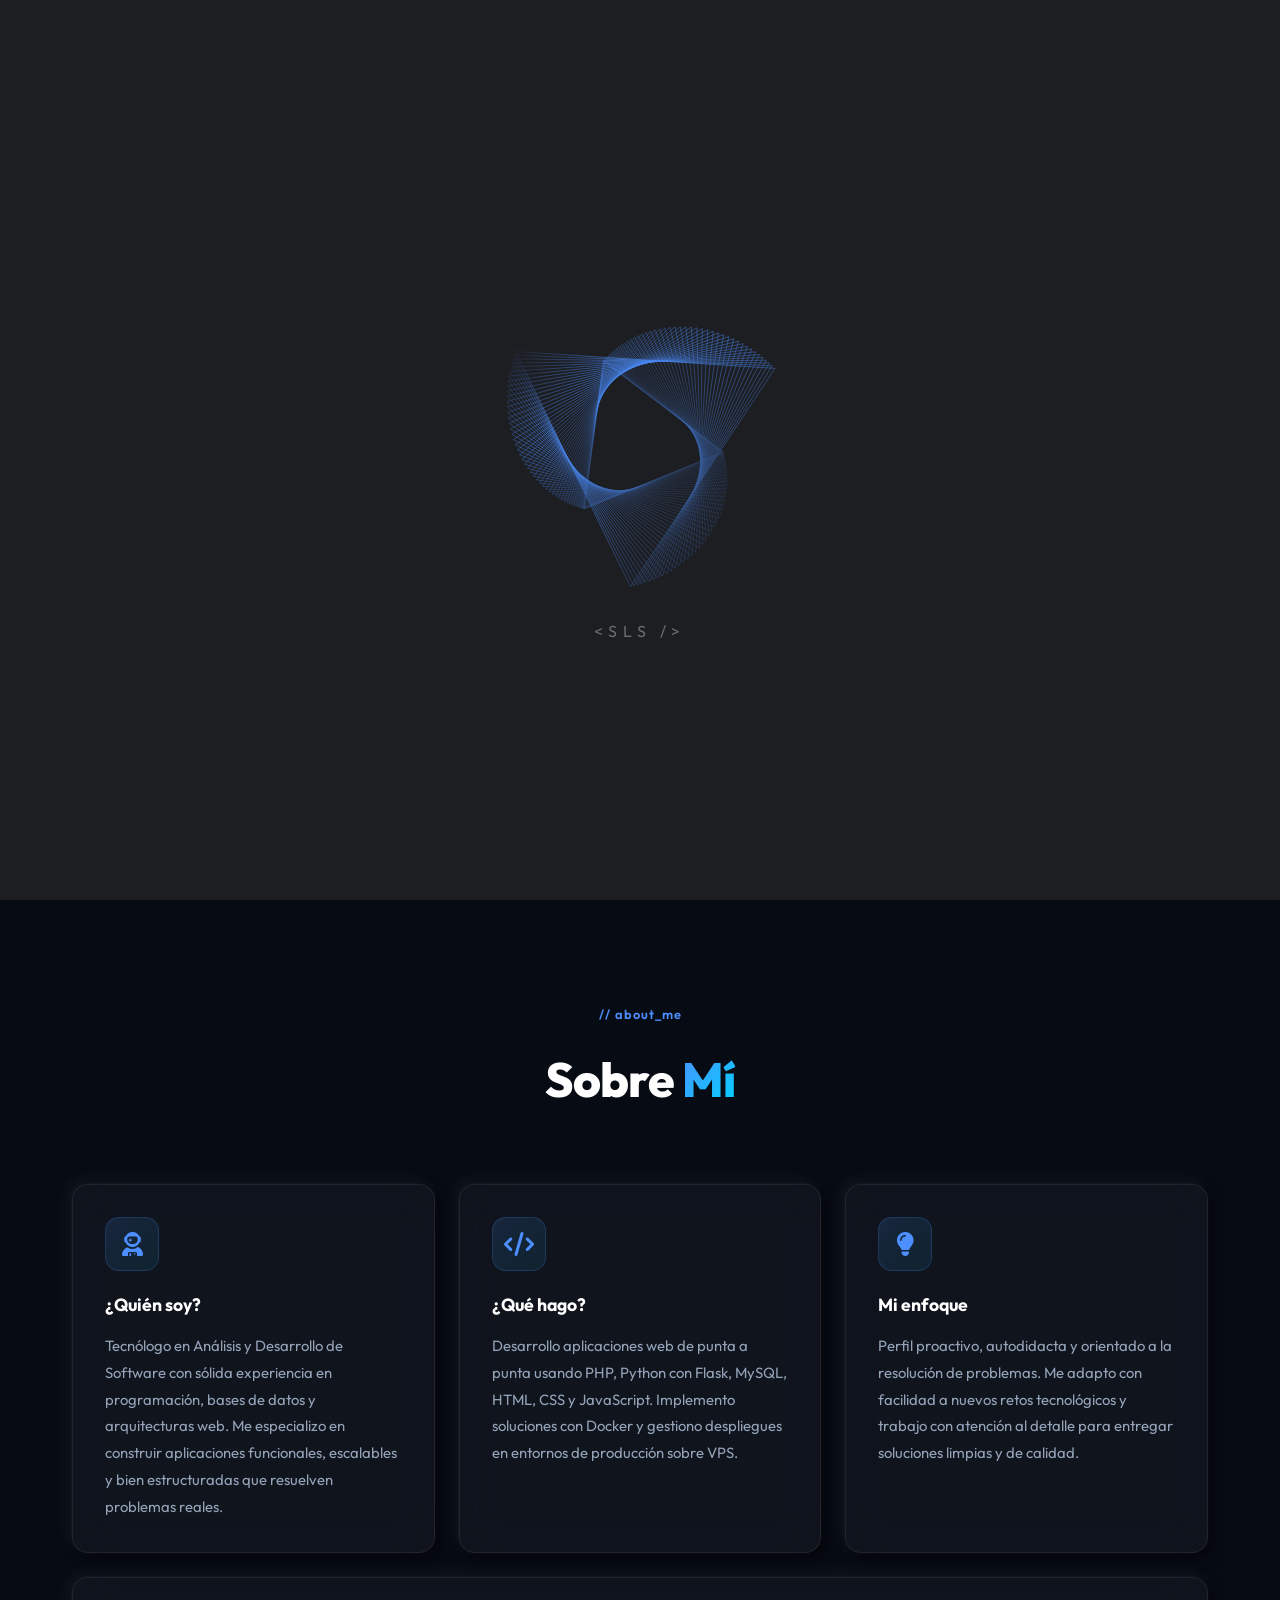
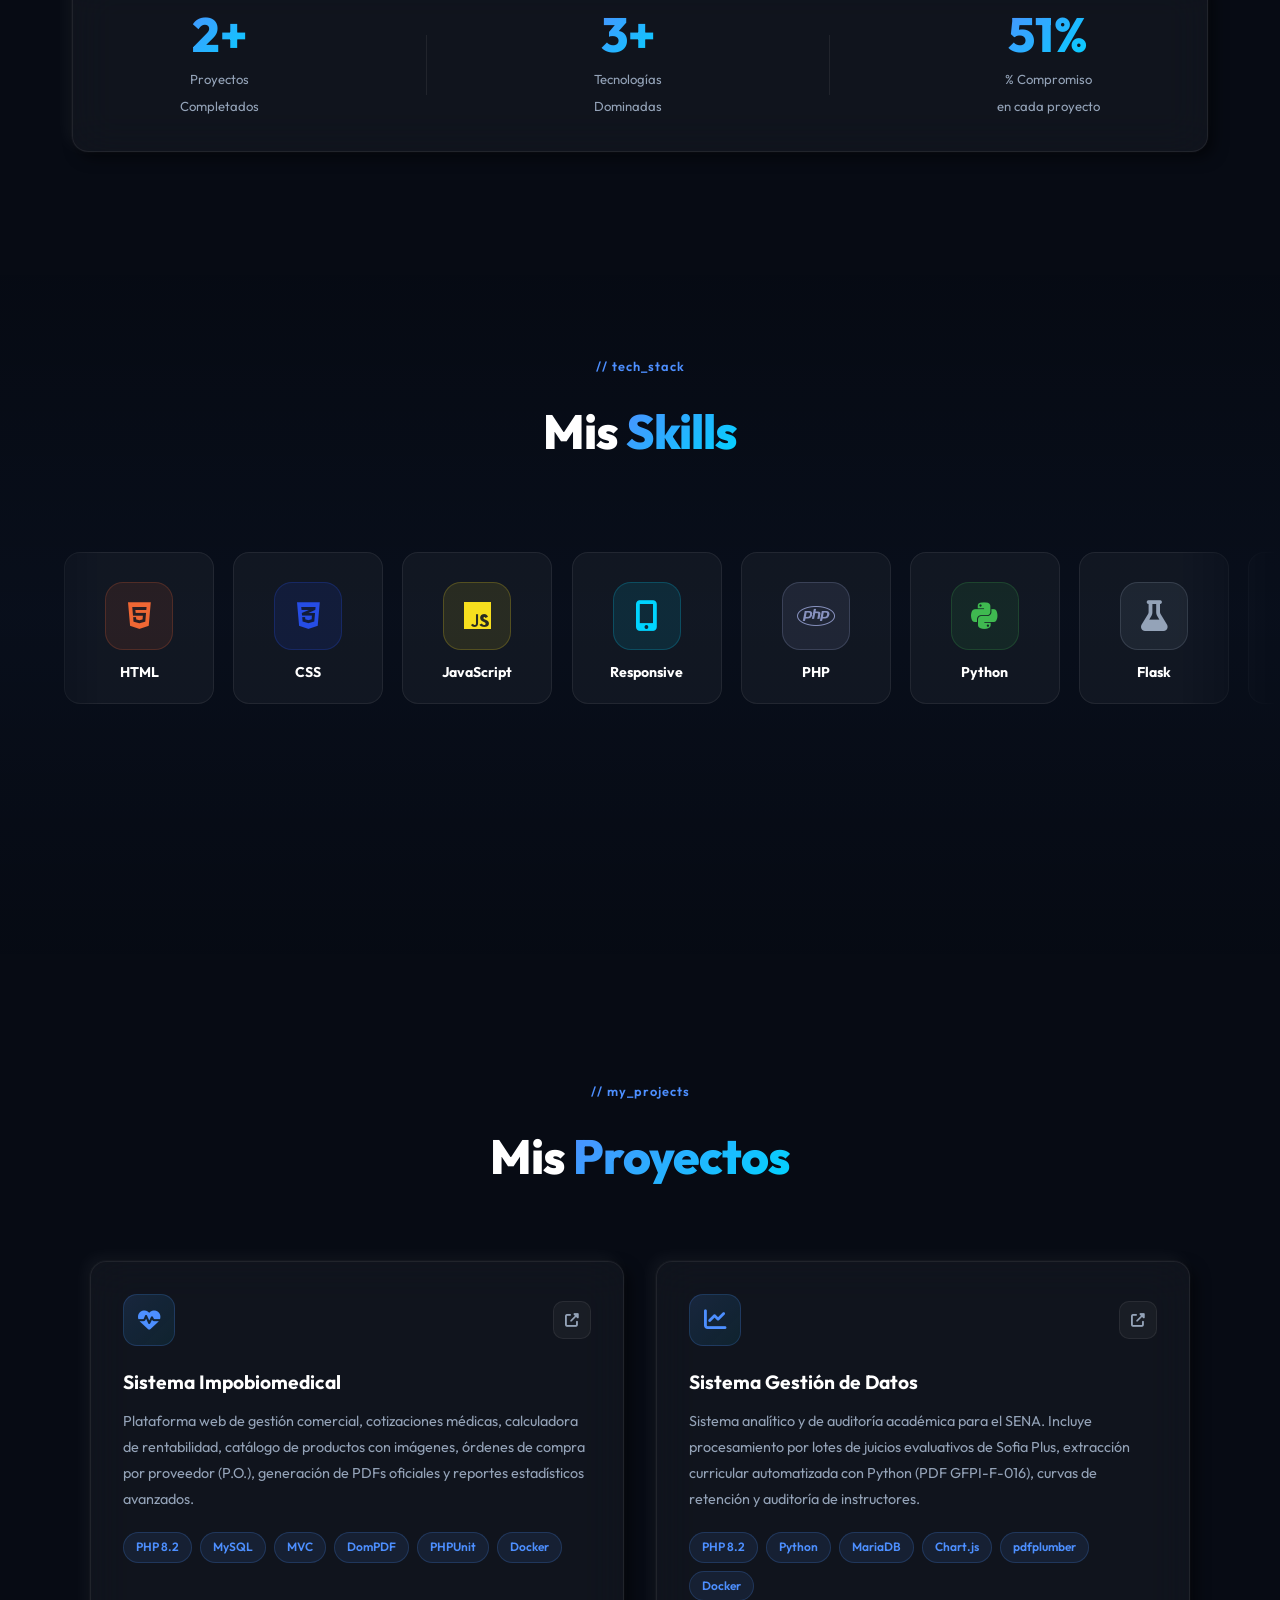
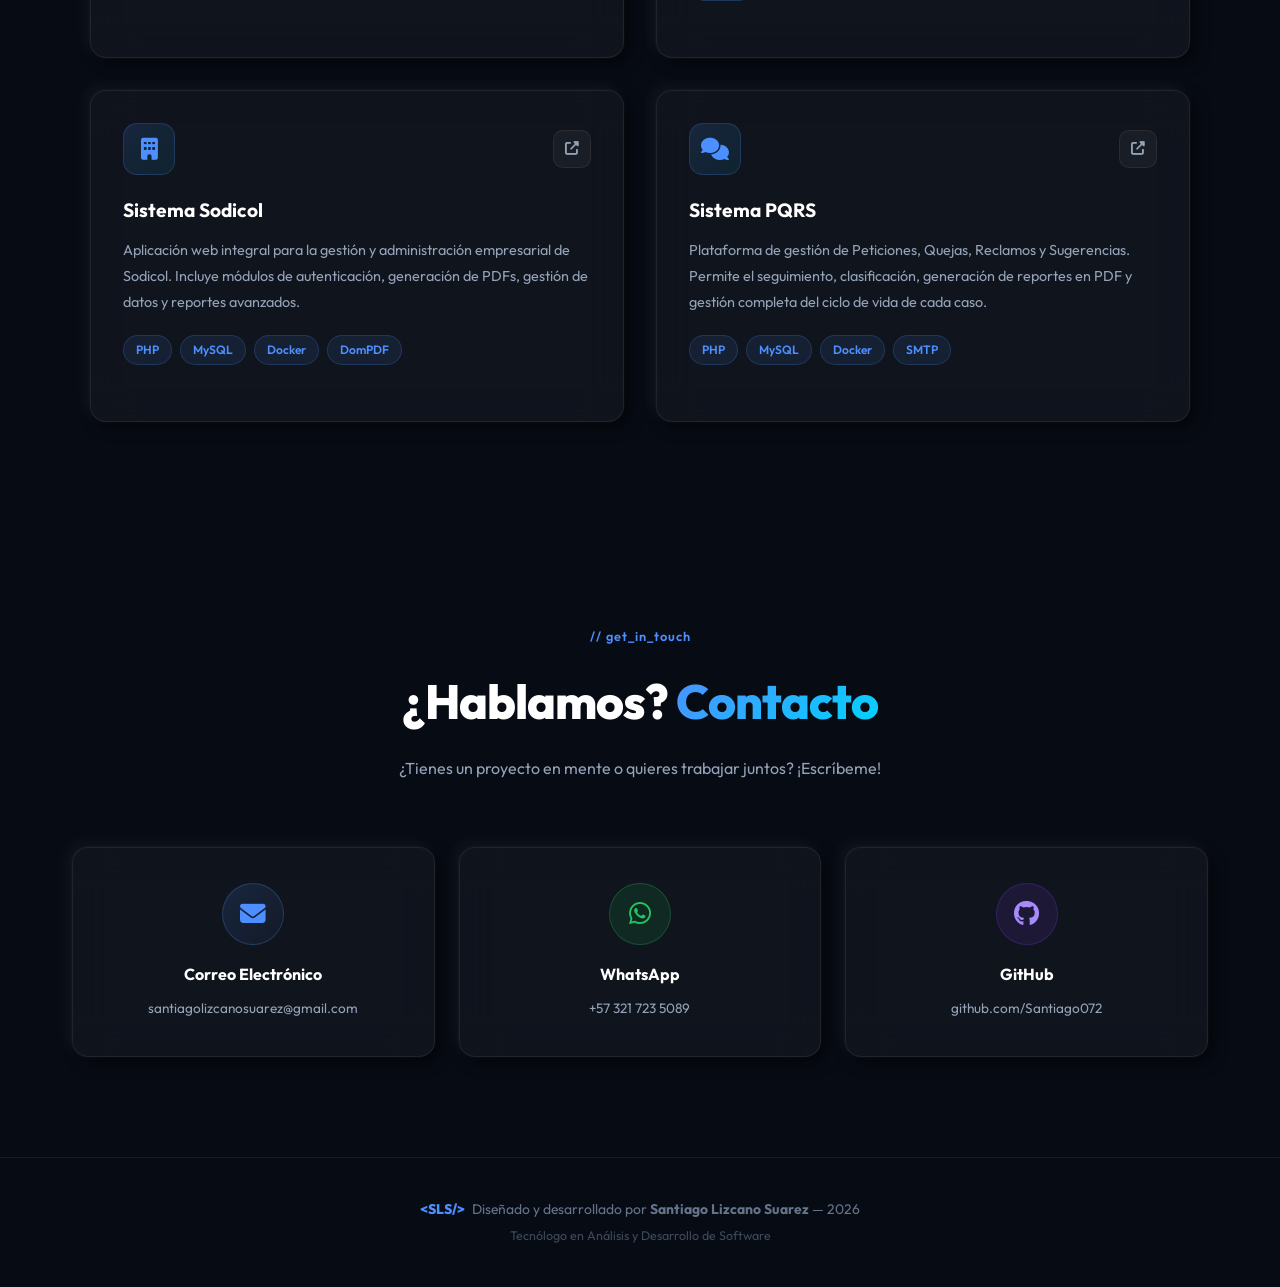
==== commit 76a73e47: "Feat: Agregar proyectos Sistema Impobiomedical y Sistema Gestion Datos, y optimizar animacion de int" ====
--- a/index.html
+++ b/index.html
@@ -223,7 +223,7 @@
         </div>
         <div class="about-stats glass-card">
           <div class="stat-item">
-            <span class="stat-num" data-target="2">0</span>
+            <span class="stat-num" data-target="4">0</span>
             <span class="stat-label">Proyectos<br/>Completados</span>
           </div>
           <div class="stat-divider"></div>
@@ -312,6 +312,58 @@
       </div>
       <div class="projects-grid">
 
+        <!-- Sistema Impobiomedical -->
+        <article class="project-card glass-card" id="project-impobiomedical">
+          <div class="project-header">
+            <div class="project-icon">
+              <i class="fas fa-heart-pulse"></i>
+            </div>
+            <div class="project-links">
+              <a href="https://sistemaimpobiomedical.slscode.online/" target="_blank" rel="noopener" class="proj-link-btn" aria-label="Ver sitio Impobiomedical">
+                <i class="fas fa-external-link-alt"></i>
+              </a>
+            </div>
+          </div>
+          <h3 class="project-title">Sistema Impobiomedical</h3>
+          <p class="project-desc">
+            Plataforma web de gestión comercial, cotizaciones médicas, calculadora de rentabilidad, catálogo de productos con imágenes, órdenes de compra por proveedor (P.O.), generación de PDFs oficiales y reportes estadísticos avanzados.
+          </p>
+          <div class="project-tags">
+            <span class="tag">PHP 8.2</span>
+            <span class="tag">MySQL</span>
+            <span class="tag">MVC</span>
+            <span class="tag">DomPDF</span>
+            <span class="tag">PHPUnit</span>
+            <span class="tag">Docker</span>
+          </div>
+        </article>
+
+        <!-- Sistema Gestión Datos SENA -->
+        <article class="project-card glass-card" id="project-gestion-datos">
+          <div class="project-header">
+            <div class="project-icon">
+              <i class="fas fa-chart-line"></i>
+            </div>
+            <div class="project-links">
+              <a href="https://gestiondatos.slscode.online/" target="_blank" rel="noopener" class="proj-link-btn" aria-label="Ver sitio Gestión de Datos">
+                <i class="fas fa-external-link-alt"></i>
+              </a>
+            </div>
+          </div>
+          <h3 class="project-title">Sistema Gestión de Datos</h3>
+          <p class="project-desc">
+            Sistema analítico y de auditoría académica para el SENA. Incluye procesamiento por lotes de juicios evaluativos de Sofia Plus, extracción curricular automatizada con Python (PDF GFPI-F-016), curvas de retención y auditoría de instructores.
+          </p>
+          <div class="project-tags">
+            <span class="tag">PHP 8.2</span>
+            <span class="tag">Python</span>
+            <span class="tag">MariaDB</span>
+            <span class="tag">Chart.js</span>
+            <span class="tag">pdfplumber</span>
+            <span class="tag">Docker</span>
+          </div>
+        </article>
+
         <!-- Sodicol -->
         <article class="project-card glass-card" id="project-sodicol">
           <div class="project-header">
@@ -334,9 +386,6 @@
             <span class="tag">Docker</span>
             <span class="tag">DomPDF</span>
           </div>
-          <a href="https://sistemasodicol.slscode.online/" target="_blank" rel="noopener" class="project-cta" id="btn-sodicol">
-            Ver proyecto <i class="fas fa-arrow-right"></i>
-          </a>
         </article>
 
         <!-- PQRS -->
@@ -361,9 +410,6 @@
             <span class="tag">Docker</span>
             <span class="tag">SMTP</span>
           </div>
-          <a href="https://sistemapqrs.slscode.online/" target="_blank" rel="noopener" class="project-cta" id="btn-pqrs">
-            Ver proyecto <i class="fas fa-arrow-right"></i>
-          </a>
         </article>
 
 
@@ -456,7 +502,7 @@
           duration: 1
         }, 0);
 
-      // Animate progress 0 → 0.5 → 0 (one full yoyo cycle)
+      // Animate progress 0 → 0.5 (despliegue de la figura geométrica)
       const masterTl = gsap.timeline({
         onComplete: hideIntro
       });
@@ -464,20 +510,18 @@
       // Fade in the SVG
       masterTl
         .to(svg, { opacity: 1, duration: 0.4, ease: 'power2.out' })
-        // Go to spread midpoint (progress 0.5)
-        .to(spread, { progress: 0.5, duration: 2.2, ease: 'power2.inOut' })
-        // Hold a beat
+        // Desplegar la figura geométrica hasta el punto máximo mostrado
+        .to(spread, { progress: 0.5, duration: 1.8, ease: 'power2.inOut' })
+        // Pausa breve para apreciar la figura formada
         .to({}, { duration: 0.3 })
-        // Return to start (progress 0)
-        .to(spread, { progress: 0, duration: 2.2, ease: 'power2.inOut' })
-        // Fade out SVG before overlay disappears
-        .to(svg, { opacity: 0, duration: 0.4, ease: 'power2.in' });
+        // Desvanecer el overlay de intro y mostrar el contenido
+        .to(intro, { opacity: 0, duration: 0.6, ease: 'power2.inOut' }, '+=0.1');
 
       function hideIntro() {
         intro.classList.add('hidden');
         document.body.classList.remove('intro-active');
         // Clean up after transition ends
-        intro.addEventListener('transitionend', () => intro.remove(), { once: true });
+        setTimeout(() => intro.remove(), 600);
       }
     })();
   </script>
--- a/assets/css/style.css
+++ b/assets/css/style.css
@@ -731,7 +731,7 @@
   display: grid;
   grid-template-columns: repeat(2, 1fr);
   gap: 2rem;
-  max-width: 900px;
+  max-width: 1100px;
   margin: 0 auto;
 }
 .project-card {
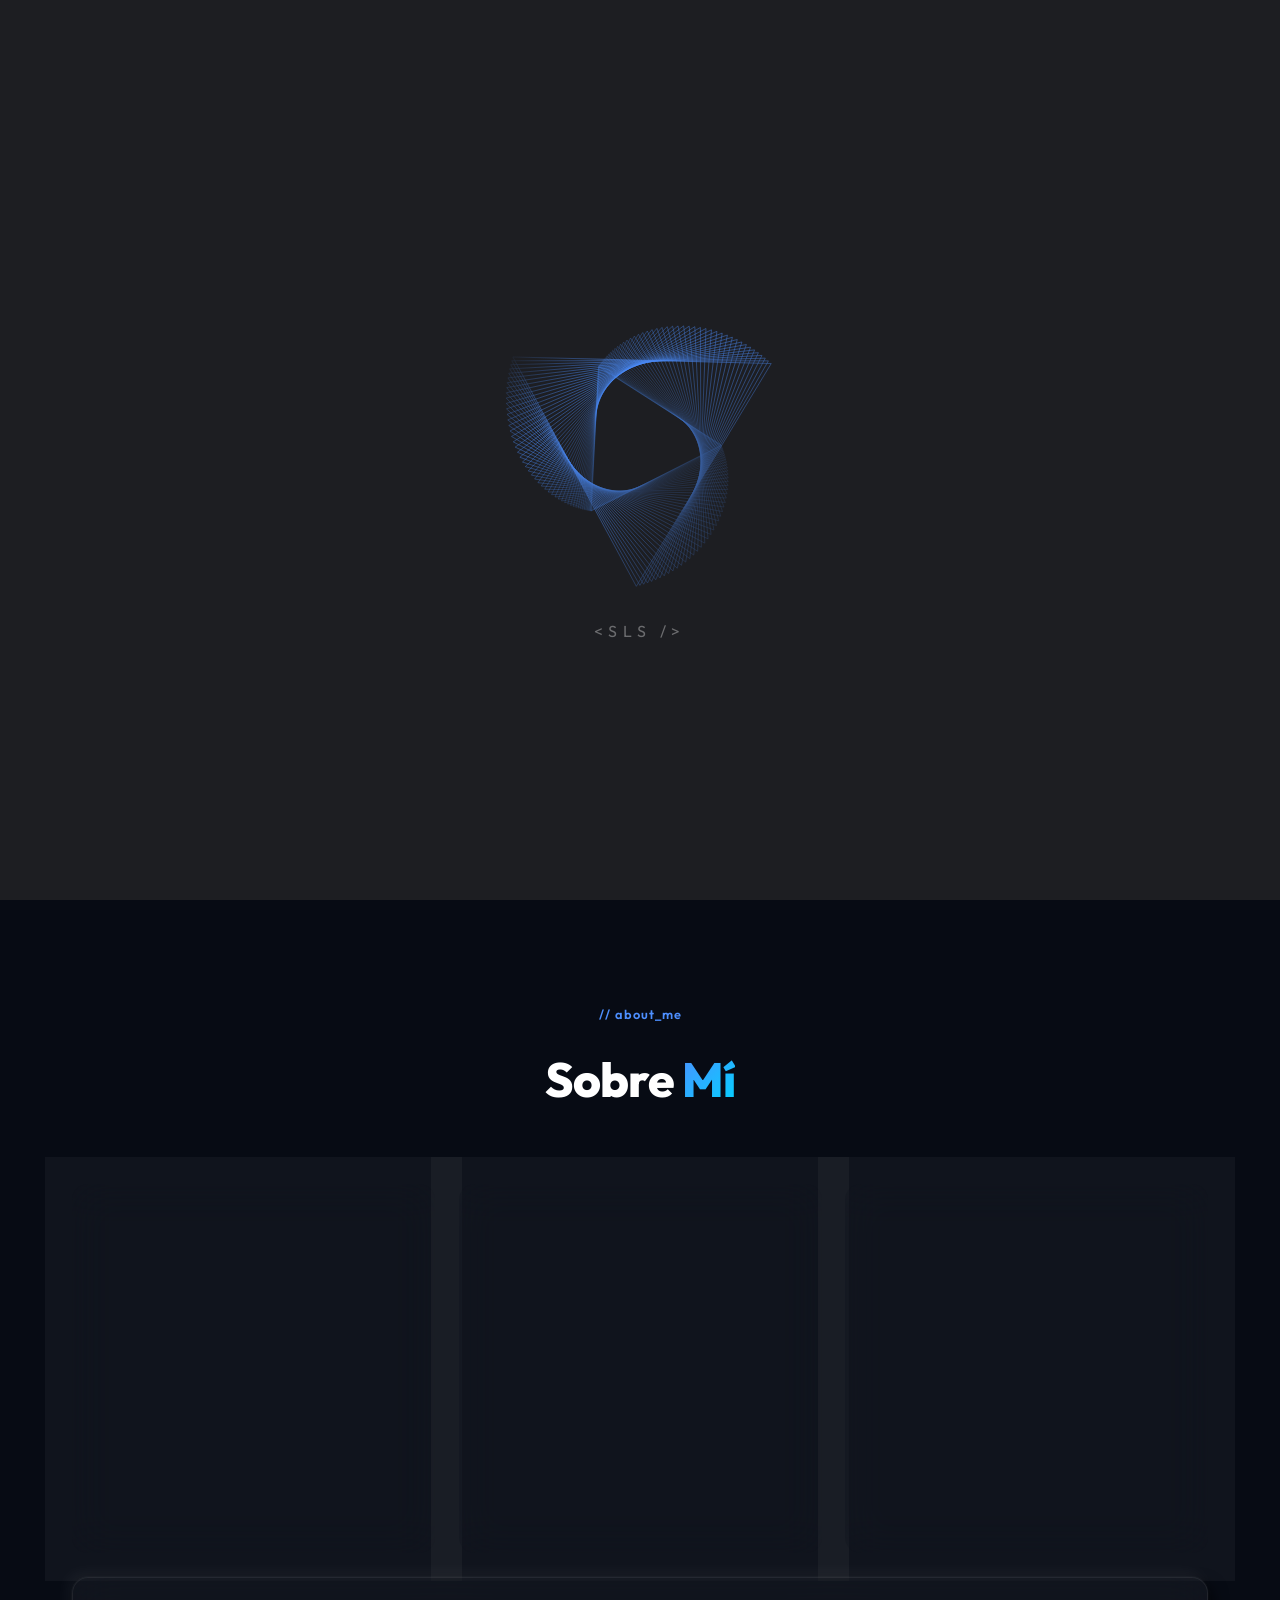
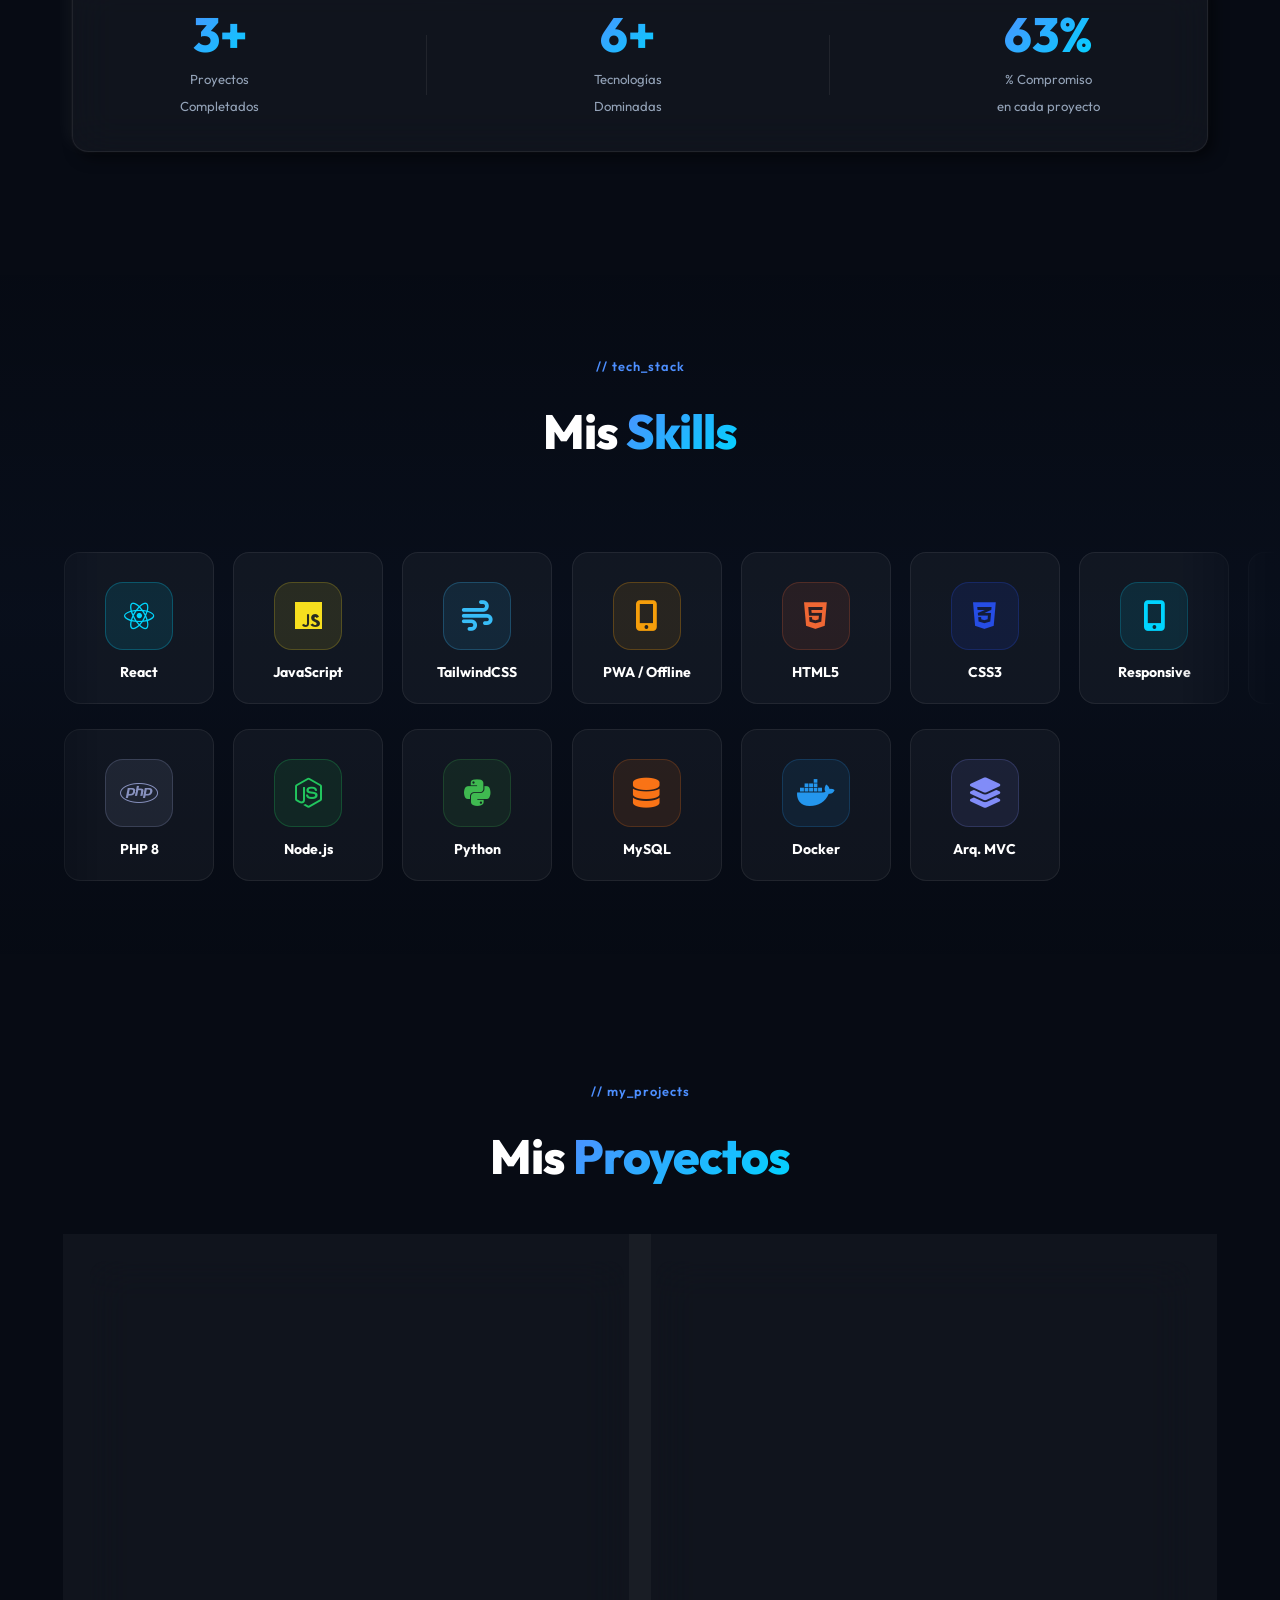
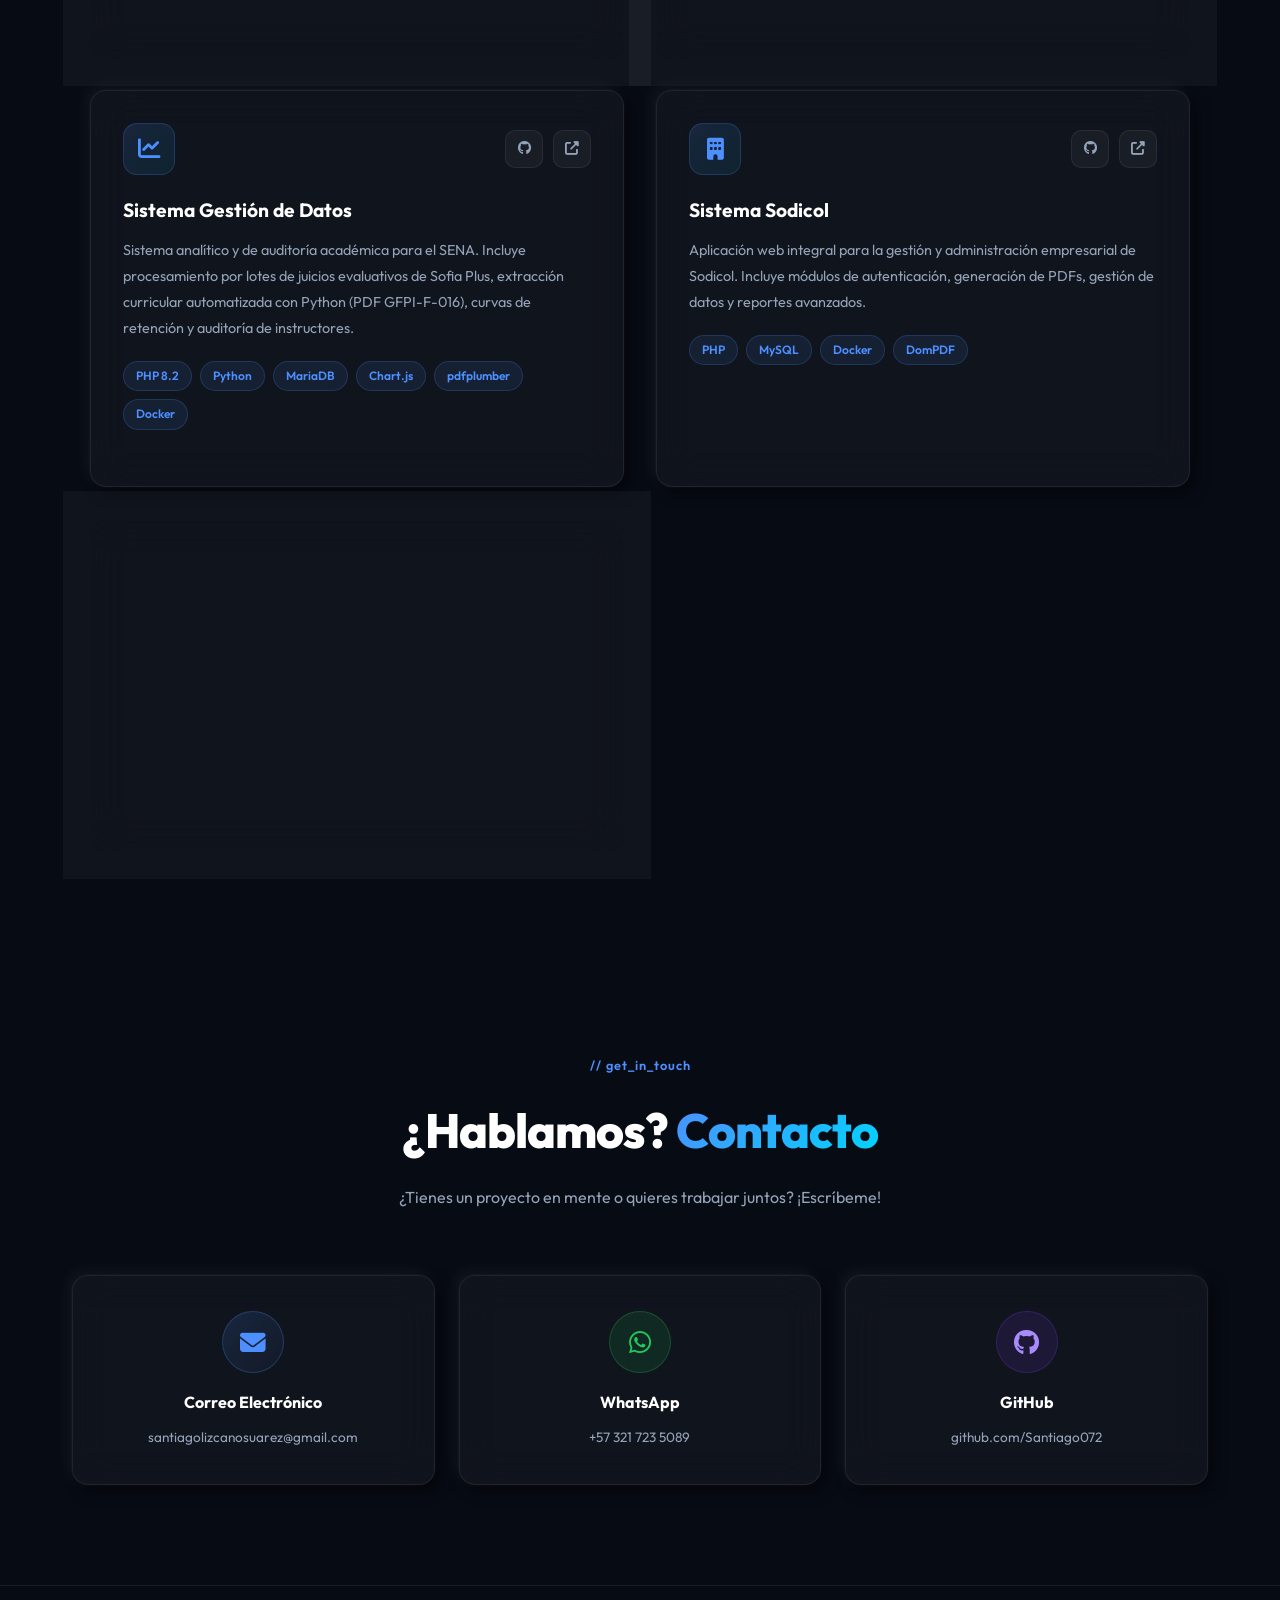
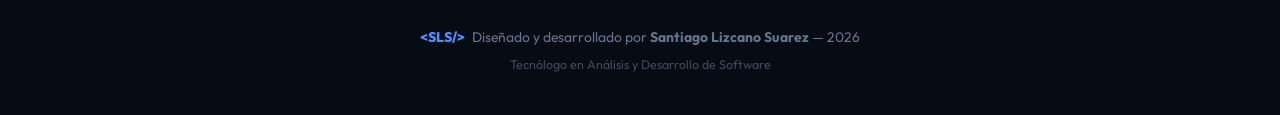
==== commit eb553faf: "feat: rediseño hero con tarjeta glassmorphism, integracion i18n es/en, nuevo modulo cv profesional y" ====
--- a/index.html
+++ b/index.html
@@ -91,10 +91,16 @@
         <span class="logo-bracket">&lt;</span>SLS<span class="logo-bracket">/&gt;</span>
       </a>
       <ul class="nav-links" id="nav-links">
-        <li><a href="#about" class="nav-link">Sobre mí</a></li>
-        <li><a href="#skills" class="nav-link">Skills</a></li>
-        <li><a href="#projects" class="nav-link">Proyectos</a></li>
-        <li><a href="#contact" class="nav-link">Contacto</a></li>
+        <li><a href="#about" class="nav-link" data-i18n="nav.about">Sobre mí</a></li>
+        <li><a href="#skills" class="nav-link" data-i18n="nav.skills">Skills</a></li>
+        <li><a href="#projects" class="nav-link" data-i18n="nav.projects">Proyectos</a></li>
+        <li><a href="#contact" class="nav-link" data-i18n="nav.contact">Contacto</a></li>
+        <li><a href="cv/index.html" target="_blank" class="nav-link nav-cv-link"><i class="fas fa-file-pdf"></i> CV</a></li>
+        <li>
+          <button id="lang-toggle-btn" class="lang-toggle-btn" title="Cambiar idioma / Switch language">
+            <i class="fas fa-globe"></i> <span id="current-lang-text">EN</span>
+          </button>
+        </li>
       </ul>
       <button class="nav-toggle" id="nav-toggle" aria-label="Abrir menú">
         <span></span><span></span><span></span>
@@ -107,10 +113,10 @@
     <div class="hero-content">
       <div class="hero-badge">
         <span class="badge-dot"></span>
-        Disponible para proyectos
+        <span data-i18n="hero.badge">Disponible para proyectos</span>
       </div>
       <h1 class="hero-title">
-        Hola, soy<br />
+        <span data-i18n="hero.greeting">Hola, soy</span><br />
         <span class="gradient-text">Santiago Lizcano</span>
       </h1>
       <div class="hero-role">
@@ -118,15 +124,18 @@
         <span id="typed-text" class="typed-text"></span>
         <span class="cursor-blink">|</span>
       </div>
-      <p class="hero-desc">
+      <p class="hero-desc" data-i18n="hero.desc">
         Tecnólogo en Análisis y Desarrollo de Software apasionado por crear soluciones web robustas, eficientes y escalables.
       </p>
       <div class="hero-actions">
         <a href="#projects" class="btn btn-primary" id="hero-projects-btn">
-          <i class="fas fa-rocket"></i> Ver Proyectos
+          <i class="fas fa-rocket"></i> <span data-i18n="hero.btnProjects">Ver Proyectos</span>
+        </a>
+        <a href="cv/index.html" target="_blank" class="btn btn-outline" id="hero-cv-btn">
+          <i class="fas fa-file-pdf"></i> <span data-i18n="hero.btnCV">Ver / Descargar CV</span>
         </a>
         <a href="#contact" class="btn btn-outline" id="hero-contact-btn">
-          <i class="fas fa-paper-plane"></i> Contactar
+          <i class="fas fa-paper-plane"></i> <span data-i18n="hero.btnContact">Contactar</span>
         </a>
       </div>
       <div class="hero-socials">
@@ -141,47 +150,62 @@
         </a>
       </div>
     </div>
-    <!-- 3D Tech Sphere Visual -->
+    <!-- Hero Visual — Premium Profile Glass Card -->
     <div class="hero-visual" id="hero-visual">
-      <!-- Central Core -->
-      <div class="sphere-wrap">
-        <div class="sphere-core">
-          <span class="sphere-code">&lt;/&gt;</span>
-        </div>
-        <div class="sphere-pulse"></div>
-        <div class="sphere-pulse sp2"></div>
-        <div class="sphere-pulse sp3"></div>
-        <!-- Orbital rings -->
-        <div class="orbit orbit-x">
-          <div class="orbit-dot od-php"><i class="fab fa-php"></i></div>
-        </div>
-        <div class="orbit orbit-y">
-          <div class="orbit-dot od-py"><i class="fab fa-python"></i></div>
-        </div>
-        <div class="orbit orbit-z">
-          <div class="orbit-dot od-docker"><i class="fab fa-docker"></i></div>
-        </div>
-        <div class="orbit orbit-w">
-          <div class="orbit-dot od-js"><i class="fab fa-js"></i></div>
-        </div>
-      </div>
-      <!-- Floating code snippets -->
-      <div class="code-float cf-1">
-        <div class="cf-dot"></div>
-        <span class="cf-kw">const</span> <span class="cf-var">dev</span> = {<br/>
-        &nbsp;&nbsp;<span class="cf-key">name</span>: <span class="cf-str">"Santiago"</span>,<br/>
-        &nbsp;&nbsp;<span class="cf-key">role</span>: <span class="cf-str">"Dev Web"</span><br/>
-        }
-      </div>
-      <div class="code-float cf-2">
-        <div class="cf-dot cf-dot-green"></div>
-        <span class="cf-cm"># deploy exitoso 🚀</span><br/>
-        <span class="cf-kw">bash</span> deploy.sh
-      </div>
-      <div class="code-float cf-3">
-        <div class="cf-dot cf-dot-cyan"></div>
-        SELECT * FROM proyectos<br/>
-        <span class="cf-kw">WHERE</span> estado = <span class="cf-str">'live'</span>
+      <div class="hero-photo-wrapper">
+        
+        <!-- Ambient Neon Glow Behind Card -->
+        <div class="photo-ambient-glow"></div>
+        
+        <!-- Main Glass Profile Card -->
+        <div class="photo-main-card">
+          <div class="photo-card-border-glow"></div>
+          
+          <div class="photo-img-viewport">
+            <img src="assets/img/profile2.png" alt="Santiago Lizcano Suarez" class="hero-profile-avatar" />
+            <!-- Soft Bottom Gradient Fade into card background -->
+            <div class="photo-bottom-fade"></div>
+            <div class="photo-tech-shimmer"></div>
+          </div>
+
+          <!-- Bottom Card Info Strip -->
+          <div class="photo-card-footer">
+            <div class="footer-info">
+              <span class="footer-name">Santiago Lizcano</span>
+              <span class="footer-role">Software Developer</span>
+            </div>
+            <div class="footer-status-pill">
+              <span class="status-live-dot"></span>
+              <span>Available</span>
+            </div>
+          </div>
+        </div>
+
+        <!-- Floating Interactive Metric Badges (Creative UI) -->
+        <div class="hero-floating-chip chip-exp">
+          <div class="chip-icon"><i class="fas fa-code"></i></div>
+          <div class="chip-text">
+            <span class="chip-val">Full Stack</span>
+            <span class="chip-lbl">PHP &middot; Python &middot; React</span>
+          </div>
+        </div>
+
+        <div class="hero-floating-chip chip-projects">
+          <div class="chip-icon chip-icon-green"><i class="fas fa-layer-group"></i></div>
+          <div class="chip-text">
+            <span class="chip-val">5+ Proyectos</span>
+            <span class="chip-lbl">En Producci&oacute;n</span>
+          </div>
+        </div>
+
+        <div class="hero-floating-chip chip-docker">
+          <div class="chip-icon chip-icon-cyan"><i class="fab fa-docker"></i></div>
+          <div class="chip-text">
+            <span class="chip-val">DevOps</span>
+            <span class="chip-lbl">Docker &middot; Linux VPS</span>
+          </div>
+        </div>
+
       </div>
     </div>
   </section>
@@ -191,15 +215,15 @@
     <div class="container">
       <div class="section-header">
         <span class="section-tag">// about_me</span>
-        <h2 class="section-title">Sobre <span class="gradient-text">Mí</span></h2>
+        <h2 class="section-title"><span data-i18n="about.title1">Sobre</span> <span class="gradient-text" data-i18n="about.title2">Mí</span></h2>
       </div>
       <div class="about-grid">
         <div class="about-card glass-card">
           <div class="about-icon-wrap">
             <i class="fas fa-user-astronaut"></i>
           </div>
-          <h3>¿Quién soy?</h3>
-          <p>
+          <h3 data-i18n="about.card1Title">¿Quién soy?</h3>
+          <p data-i18n="about.card1Desc">
             Tecnólogo en Análisis y Desarrollo de Software con sólida experiencia en programación, bases de datos y arquitecturas web. Me especializo en construir aplicaciones funcionales, escalables y bien estructuradas que resuelven problemas reales.
           </p>
         </div>
@@ -207,34 +231,34 @@
           <div class="about-icon-wrap">
             <i class="fas fa-code"></i>
           </div>
-          <h3>¿Qué hago?</h3>
-          <p>
-            Desarrollo aplicaciones web de punta a punta usando PHP, Python con Flask, MySQL, HTML, CSS y JavaScript. Implemento soluciones con Docker y gestiono despliegues en entornos de producción sobre VPS.
+          <h3 data-i18n="about.card2Title">¿Qué hago?</h3>
+          <p data-i18n="about.card2Desc">
+            Desarrollo aplicaciones web de punta a punta usando PHP, Python con Flask, MySQL, HTML, CSS, JavaScript y React. Implemento soluciones con Docker y gestiono despliegues en entornos de producción sobre VPS.
           </p>
         </div>
         <div class="about-card glass-card">
           <div class="about-icon-wrap">
             <i class="fas fa-lightbulb"></i>
           </div>
-          <h3>Mi enfoque</h3>
-          <p>
+          <h3 data-i18n="about.card3Title">Mi enfoque</h3>
+          <p data-i18n="about.card3Desc">
             Perfil proactivo, autodidacta y orientado a la resolución de problemas. Me adapto con facilidad a nuevos retos tecnológicos y trabajo con atención al detalle para entregar soluciones limpias y de calidad.
           </p>
         </div>
         <div class="about-stats glass-card">
           <div class="stat-item">
-            <span class="stat-num" data-target="4">0</span>
-            <span class="stat-label">Proyectos<br/>Completados</span>
+            <span class="stat-num" data-target="5">0</span>
+            <span class="stat-label" data-i18n="about.stat1">Proyectos<br/>Completados</span>
           </div>
           <div class="stat-divider"></div>
           <div class="stat-item">
-            <span class="stat-num" data-target="7">0</span>
-            <span class="stat-label">Tecnologías<br/>Dominadas</span>
+            <span class="stat-num" data-target="10">0</span>
+            <span class="stat-label" data-i18n="about.stat2">Tecnologías<br/>Dominadas</span>
           </div>
           <div class="stat-divider"></div>
           <div class="stat-item">
             <span class="stat-num" data-target="100">0</span>
-            <span class="stat-label">% Compromiso<br/>en cada proyecto</span>
+            <span class="stat-label" data-i18n="about.stat3">% Compromiso<br/>en cada proyecto</span>
           </div>
         </div>
       </div>
@@ -246,71 +270,99 @@
     <div class="container">
       <div class="section-header">
         <span class="section-tag">// tech_stack</span>
-        <h2 class="section-title">Mis <span class="gradient-text">Skills</span></h2>
-      </div>
-    </div>
-
-    <!-- Marquee wrapper (outside container for full-width edge fade) -->
+        <h2 class="section-title"><span data-i18n="skills.title1">Mis</span> <span class="gradient-text" data-i18n="skills.title2">Skills</span></h2>
+      </div>
+    </div>
+
+    <!-- Marquee wrapper -->
     <div class="skills-marquee-wrap">
 
       <!-- Row 1 → left -->
       <div class="marquee-track marquee-left">
         <div class="marquee-items">
-          <div class="skill-card" id="skill-html"><div class="skill-icon-wrap"><div class="skill-icon-bg"></div><i class="skill-ico fab fa-html5"></i></div><span class="skill-name">HTML</span></div>
-          <div class="skill-card" id="skill-css"><div class="skill-icon-wrap"><div class="skill-icon-bg"></div><i class="skill-ico fab fa-css3-alt"></i></div><span class="skill-name">CSS</span></div>
+          <div class="skill-card" id="skill-react"><div class="skill-icon-wrap"><div class="skill-icon-bg"></div><i class="skill-ico fab fa-react"></i></div><span class="skill-name">React</span></div>
           <div class="skill-card" id="skill-js"><div class="skill-icon-wrap"><div class="skill-icon-bg"></div><i class="skill-ico fab fa-js"></i></div><span class="skill-name">JavaScript</span></div>
+          <div class="skill-card" id="skill-tailwind"><div class="skill-icon-wrap"><div class="skill-icon-bg"></div><i class="skill-ico fas fa-wind"></i></div><span class="skill-name">TailwindCSS</span></div>
+          <div class="skill-card" id="skill-pwa"><div class="skill-icon-wrap"><div class="skill-icon-bg"></div><i class="skill-ico fas fa-mobile-screen-button"></i></div><span class="skill-name">PWA / Offline</span></div>
+          <div class="skill-card" id="skill-html"><div class="skill-icon-wrap"><div class="skill-icon-bg"></div><i class="skill-ico fab fa-html5"></i></div><span class="skill-name">HTML5</span></div>
+          <div class="skill-card" id="skill-css"><div class="skill-icon-wrap"><div class="skill-icon-bg"></div><i class="skill-ico fab fa-css3-alt"></i></div><span class="skill-name">CSS3</span></div>
           <div class="skill-card" id="skill-responsive"><div class="skill-icon-wrap"><div class="skill-icon-bg"></div><i class="skill-ico fas fa-mobile-alt"></i></div><span class="skill-name">Responsive</span></div>
-          <div class="skill-card" id="skill-php"><div class="skill-icon-wrap"><div class="skill-icon-bg"></div><i class="skill-ico fab fa-php"></i></div><span class="skill-name">PHP</span></div>
-          <div class="skill-card" id="skill-python"><div class="skill-icon-wrap"><div class="skill-icon-bg"></div><i class="skill-ico fab fa-python"></i></div><span class="skill-name">Python</span></div>
-          <div class="skill-card" id="skill-flask"><div class="skill-icon-wrap"><div class="skill-icon-bg"></div><i class="skill-ico fas fa-flask"></i></div><span class="skill-name">Flask</span></div>
         </div>
         <!-- duplicate for seamless loop -->
         <div class="marquee-items" aria-hidden="true">
-          <div class="skill-card" id="skill-html-d"><div class="skill-icon-wrap"><div class="skill-icon-bg"></div><i class="skill-ico fab fa-html5"></i></div><span class="skill-name">HTML</span></div>
-          <div class="skill-card" id="skill-css-d"><div class="skill-icon-wrap"><div class="skill-icon-bg"></div><i class="skill-ico fab fa-css3-alt"></i></div><span class="skill-name">CSS</span></div>
+          <div class="skill-card" id="skill-react-d"><div class="skill-icon-wrap"><div class="skill-icon-bg"></div><i class="skill-ico fab fa-react"></i></div><span class="skill-name">React</span></div>
           <div class="skill-card" id="skill-js-d"><div class="skill-icon-wrap"><div class="skill-icon-bg"></div><i class="skill-ico fab fa-js"></i></div><span class="skill-name">JavaScript</span></div>
+          <div class="skill-card" id="skill-tailwind-d"><div class="skill-icon-wrap"><div class="skill-icon-bg"></div><i class="skill-ico fas fa-wind"></i></div><span class="skill-name">TailwindCSS</span></div>
+          <div class="skill-card" id="skill-pwa-d"><div class="skill-icon-wrap"><div class="skill-icon-bg"></div><i class="skill-ico fas fa-mobile-screen-button"></i></div><span class="skill-name">PWA / Offline</span></div>
+          <div class="skill-card" id="skill-html-d"><div class="skill-icon-wrap"><div class="skill-icon-bg"></div><i class="skill-ico fab fa-html5"></i></div><span class="skill-name">HTML5</span></div>
+          <div class="skill-card" id="skill-css-d"><div class="skill-icon-wrap"><div class="skill-icon-bg"></div><i class="skill-ico fab fa-css3-alt"></i></div><span class="skill-name">CSS3</span></div>
           <div class="skill-card" id="skill-responsive-d"><div class="skill-icon-wrap"><div class="skill-icon-bg"></div><i class="skill-ico fas fa-mobile-alt"></i></div><span class="skill-name">Responsive</span></div>
-          <div class="skill-card" id="skill-php-d"><div class="skill-icon-wrap"><div class="skill-icon-bg"></div><i class="skill-ico fab fa-php"></i></div><span class="skill-name">PHP</span></div>
-          <div class="skill-card" id="skill-python-d"><div class="skill-icon-wrap"><div class="skill-icon-bg"></div><i class="skill-ico fab fa-python"></i></div><span class="skill-name">Python</span></div>
-          <div class="skill-card" id="skill-flask-d"><div class="skill-icon-wrap"><div class="skill-icon-bg"></div><i class="skill-ico fas fa-flask"></i></div><span class="skill-name">Flask</span></div>
         </div>
       </div>
 
       <!-- Row 2 ← right -->
       <div class="marquee-track marquee-right">
         <div class="marquee-items">
+          <div class="skill-card" id="skill-php"><div class="skill-icon-wrap"><div class="skill-icon-bg"></div><i class="skill-ico fab fa-php"></i></div><span class="skill-name">PHP 8</span></div>
+          <div class="skill-card" id="skill-node"><div class="skill-icon-wrap"><div class="skill-icon-bg"></div><i class="skill-ico fab fa-node-js"></i></div><span class="skill-name">Node.js</span></div>
+          <div class="skill-card" id="skill-python"><div class="skill-icon-wrap"><div class="skill-icon-bg"></div><i class="skill-ico fab fa-python"></i></div><span class="skill-name">Python</span></div>
           <div class="skill-card" id="skill-mysql"><div class="skill-icon-wrap"><div class="skill-icon-bg"></div><i class="skill-ico fas fa-database"></i></div><span class="skill-name">MySQL</span></div>
+          <div class="skill-card" id="skill-docker"><div class="skill-icon-wrap"><div class="skill-icon-bg"></div><i class="skill-ico fab fa-docker"></i></div><span class="skill-name">Docker</span></div>
           <div class="skill-card" id="skill-mvc"><div class="skill-icon-wrap"><div class="skill-icon-bg"></div><i class="skill-ico fas fa-layer-group"></i></div><span class="skill-name">Arq. MVC</span></div>
-          <div class="skill-card" id="skill-docker"><div class="skill-icon-wrap"><div class="skill-icon-bg"></div><i class="skill-ico fab fa-docker"></i></div><span class="skill-name">Docker</span></div>
           <div class="skill-card" id="skill-git"><div class="skill-icon-wrap"><div class="skill-icon-bg"></div><i class="skill-ico fab fa-github"></i></div><span class="skill-name">Git / GitHub</span></div>
-          <div class="skill-card" id="skill-vscode"><div class="skill-icon-wrap"><div class="skill-icon-bg"></div><i class="skill-ico fas fa-code"></i></div><span class="skill-name">VS Code</span></div>
-          <div class="skill-card" id="skill-xampp"><div class="skill-icon-wrap"><div class="skill-icon-bg"></div><i class="skill-ico fas fa-server"></i></div><span class="skill-name">XAMPP</span></div>
-          <div class="skill-card" id="skill-drawio"><div class="skill-icon-wrap"><div class="skill-icon-bg"></div><i class="skill-ico fas fa-diagram-project"></i></div><span class="skill-name">Draw.io</span></div>
         </div>
         <!-- duplicate for seamless loop -->
         <div class="marquee-items" aria-hidden="true">
+          <div class="skill-card" id="skill-php-d"><div class="skill-icon-wrap"><div class="skill-icon-bg"></div><i class="skill-ico fab fa-php"></i></div><span class="skill-name">PHP 8</span></div>
+          <div class="skill-card" id="skill-node-d"><div class="skill-icon-wrap"><div class="skill-icon-bg"></div><i class="skill-ico fab fa-node-js"></i></div><span class="skill-name">Node.js</span></div>
+          <div class="skill-card" id="skill-python-d"><div class="skill-icon-wrap"><div class="skill-icon-bg"></div><i class="skill-ico fab fa-python"></i></div><span class="skill-name">Python</span></div>
           <div class="skill-card" id="skill-mysql-d"><div class="skill-icon-wrap"><div class="skill-icon-bg"></div><i class="skill-ico fas fa-database"></i></div><span class="skill-name">MySQL</span></div>
+          <div class="skill-card" id="skill-docker-d"><div class="skill-icon-wrap"><div class="skill-icon-bg"></div><i class="skill-ico fab fa-docker"></i></div><span class="skill-name">Docker</span></div>
           <div class="skill-card" id="skill-mvc-d"><div class="skill-icon-wrap"><div class="skill-icon-bg"></div><i class="skill-ico fas fa-layer-group"></i></div><span class="skill-name">Arq. MVC</span></div>
-          <div class="skill-card" id="skill-docker-d"><div class="skill-icon-wrap"><div class="skill-icon-bg"></div><i class="skill-ico fab fa-docker"></i></div><span class="skill-name">Docker</span></div>
           <div class="skill-card" id="skill-git-d"><div class="skill-icon-wrap"><div class="skill-icon-bg"></div><i class="skill-ico fab fa-github"></i></div><span class="skill-name">Git / GitHub</span></div>
-          <div class="skill-card" id="skill-vscode-d"><div class="skill-icon-wrap"><div class="skill-icon-bg"></div><i class="skill-ico fas fa-code"></i></div><span class="skill-name">VS Code</span></div>
-          <div class="skill-card" id="skill-xampp-d"><div class="skill-icon-wrap"><div class="skill-icon-bg"></div><i class="skill-ico fas fa-server"></i></div><span class="skill-name">XAMPP</span></div>
-          <div class="skill-card" id="skill-drawio-d"><div class="skill-icon-wrap"><div class="skill-icon-bg"></div><i class="skill-ico fas fa-diagram-project"></i></div><span class="skill-name">Draw.io</span></div>
         </div>
       </div>
 
     </div>
   </section>
-
 
   <!-- ===== PROJECTS ===== -->
   <section id="projects" class="section projects">
     <div class="container">
       <div class="section-header">
         <span class="section-tag">// my_projects</span>
-        <h2 class="section-title">Mis <span class="gradient-text">Proyectos</span></h2>
+        <h2 class="section-title"><span data-i18n="projects.title1">Mis</span> <span class="gradient-text" data-i18n="projects.title2">Proyectos</span></h2>
       </div>
       <div class="projects-grid">
+
+        <!-- Módulo CRUD PWA -->
+        <article class="project-card glass-card" id="project-modulocrud">
+          <div class="project-header">
+            <div class="project-icon">
+              <i class="fas fa-clipboard-check"></i>
+            </div>
+            <div class="project-links">
+              <a href="https://github.com/Santiago072/ModuloCRUD" target="_blank" rel="noopener" class="proj-link-btn" aria-label="Ver repositorio ModuloCRUD" title="Ver código en GitHub">
+                <i class="fab fa-github"></i>
+              </a>
+              <a href="https://modulocrud.slscode.online/" target="_blank" rel="noopener" class="proj-link-btn" aria-label="Ver sitio ModuloCRUD" title="Ver aplicación en vivo">
+                <i class="fas fa-external-link-alt"></i>
+              </a>
+            </div>
+          </div>
+          <h3 class="project-title" data-i18n="projects.p1Title">Módulo CRUD — PWA Encuestas</h3>
+          <p class="project-desc" data-i18n="projects.p1Desc">
+            Aplicación Web Progresiva (PWA) Offline-First con IndexedDB (Dexie.js), sincronización reactiva en segundo plano, autenticación JWT, rotación inteligente de prioridades telefónicas y exportación nativa a Excel (.xlsx) con ExcelJS.
+          </p>
+          <div class="project-tags">
+            <span class="tag">React 19</span>
+            <span class="tag">Node.js</span>
+            <span class="tag">Dexie.js</span>
+            <span class="tag">TailwindCSS</span>
+            <span class="tag">ExcelJS</span>
+            <span class="tag">Docker</span>
+          </div>
+        </article>
 
         <!-- Sistema Impobiomedical -->
         <article class="project-card glass-card" id="project-impobiomedical">
@@ -319,13 +371,16 @@
               <i class="fas fa-heart-pulse"></i>
             </div>
             <div class="project-links">
-              <a href="https://sistemaimpobiomedical.slscode.online/" target="_blank" rel="noopener" class="proj-link-btn" aria-label="Ver sitio Impobiomedical">
+              <a href="https://github.com/Santiago072/SistemaImpobiomedical" target="_blank" rel="noopener" class="proj-link-btn" aria-label="Ver repositorio SistemaImpobiomedical" title="Ver código en GitHub">
+                <i class="fab fa-github"></i>
+              </a>
+              <a href="https://sistemaimpobiomedical.slscode.online/" target="_blank" rel="noopener" class="proj-link-btn" aria-label="Ver sitio Impobiomedical" title="Ver aplicación en vivo">
                 <i class="fas fa-external-link-alt"></i>
               </a>
             </div>
           </div>
-          <h3 class="project-title">Sistema Impobiomedical</h3>
-          <p class="project-desc">
+          <h3 class="project-title" data-i18n="projects.p2Title">Sistema Impobiomedical</h3>
+          <p class="project-desc" data-i18n="projects.p2Desc">
             Plataforma web de gestión comercial, cotizaciones médicas, calculadora de rentabilidad, catálogo de productos con imágenes, órdenes de compra por proveedor (P.O.), generación de PDFs oficiales y reportes estadísticos avanzados.
           </p>
           <div class="project-tags">
@@ -345,13 +400,16 @@
               <i class="fas fa-chart-line"></i>
             </div>
             <div class="project-links">
-              <a href="https://gestiondatos.slscode.online/" target="_blank" rel="noopener" class="proj-link-btn" aria-label="Ver sitio Gestión de Datos">
+              <a href="https://github.com/Santiago072/sistema_gestion_datos" target="_blank" rel="noopener" class="proj-link-btn" aria-label="Ver repositorio Sistema Gestión de Datos" title="Ver código en GitHub">
+                <i class="fab fa-github"></i>
+              </a>
+              <a href="https://gestiondatos.slscode.online/" target="_blank" rel="noopener" class="proj-link-btn" aria-label="Ver sitio Gestión de Datos" title="Ver aplicación en vivo">
                 <i class="fas fa-external-link-alt"></i>
               </a>
             </div>
           </div>
-          <h3 class="project-title">Sistema Gestión de Datos</h3>
-          <p class="project-desc">
+          <h3 class="project-title" data-i18n="projects.p3Title">Sistema Gestión de Datos</h3>
+          <p class="project-desc" data-i18n="projects.p3Desc">
             Sistema analítico y de auditoría académica para el SENA. Incluye procesamiento por lotes de juicios evaluativos de Sofia Plus, extracción curricular automatizada con Python (PDF GFPI-F-016), curvas de retención y auditoría de instructores.
           </p>
           <div class="project-tags">
@@ -371,13 +429,16 @@
               <i class="fas fa-building"></i>
             </div>
             <div class="project-links">
-              <a href="https://sistemasodicol.slscode.online/" target="_blank" rel="noopener" class="proj-link-btn" aria-label="Ver sitio Sodicol">
+              <a href="https://github.com/Santiago072/SistemaSodicol" target="_blank" rel="noopener" class="proj-link-btn" aria-label="Ver repositorio Sistema Sodicol" title="Ver código en GitHub">
+                <i class="fab fa-github"></i>
+              </a>
+              <a href="https://sistemasodicol.slscode.online/" target="_blank" rel="noopener" class="proj-link-btn" aria-label="Ver sitio Sodicol" title="Ver aplicación en vivo">
                 <i class="fas fa-external-link-alt"></i>
               </a>
             </div>
           </div>
-          <h3 class="project-title">Sistema Sodicol</h3>
-          <p class="project-desc">
+          <h3 class="project-title" data-i18n="projects.p4Title">Sistema Sodicol</h3>
+          <p class="project-desc" data-i18n="projects.p4Desc">
             Aplicación web integral para la gestión y administración empresarial de Sodicol. Incluye módulos de autenticación, generación de PDFs, gestión de datos y reportes avanzados.
           </p>
           <div class="project-tags">
@@ -395,13 +456,16 @@
               <i class="fas fa-comments"></i>
             </div>
             <div class="project-links">
-              <a href="https://sistemapqrs.slscode.online/" target="_blank" rel="noopener" class="proj-link-btn" aria-label="Ver sitio PQRS">
+              <a href="https://github.com/Santiago072/SistemaPQRS" target="_blank" rel="noopener" class="proj-link-btn" aria-label="Ver repositorio Sistema PQRS" title="Ver código en GitHub">
+                <i class="fab fa-github"></i>
+              </a>
+              <a href="https://sistemapqrs.slscode.online/" target="_blank" rel="noopener" class="proj-link-btn" aria-label="Ver sitio PQRS" title="Ver aplicación en vivo">
                 <i class="fas fa-external-link-alt"></i>
               </a>
             </div>
           </div>
-          <h3 class="project-title">Sistema PQRS</h3>
-          <p class="project-desc">
+          <h3 class="project-title" data-i18n="projects.p5Title">Sistema PQRS</h3>
+          <p class="project-desc" data-i18n="projects.p5Desc">
             Plataforma de gestión de Peticiones, Quejas, Reclamos y Sugerencias. Permite el seguimiento, clasificación, generación de reportes en PDF y gestión completa del ciclo de vida de cada caso.
           </p>
           <div class="project-tags">
@@ -412,7 +476,6 @@
           </div>
         </article>
 
-
       </div>
     </div>
   </section>
@@ -422,15 +485,15 @@
     <div class="container">
       <div class="section-header">
         <span class="section-tag">// get_in_touch</span>
-        <h2 class="section-title">¿Hablamos? <span class="gradient-text">Contacto</span></h2>
-        <p class="section-subtitle">¿Tienes un proyecto en mente o quieres trabajar juntos? ¡Escríbeme!</p>
+        <h2 class="section-title"><span data-i18n="contact.title1">¿Hablamos?</span> <span class="gradient-text" data-i18n="contact.title2">Contacto</span></h2>
+        <p class="section-subtitle" data-i18n="contact.subtitle">¿Tienes un proyecto en mente o quieres trabajar juntos? ¡Escríbeme!</p>
       </div>
       <div class="contact-grid">
         <a href="mailto:santiagolizcanosuarez@gmail.com" class="contact-card glass-card" id="contact-email">
           <div class="contact-icon-wrap">
             <i class="fas fa-envelope"></i>
           </div>
-          <h3>Correo Electrónico</h3>
+          <h3 data-i18n="contact.emailTitle">Correo Electrónico</h3>
           <p>santiagolizcanosuarez@gmail.com</p>
           <span class="contact-arrow"><i class="fas fa-arrow-right"></i></span>
         </a>
@@ -438,7 +501,7 @@
           <div class="contact-icon-wrap contact-icon-green">
             <i class="fab fa-whatsapp"></i>
           </div>
-          <h3>WhatsApp</h3>
+          <h3 data-i18n="contact.waTitle">WhatsApp</h3>
           <p>+57 321 723 5089</p>
           <span class="contact-arrow"><i class="fas fa-arrow-right"></i></span>
         </a>
@@ -446,7 +509,7 @@
           <div class="contact-icon-wrap contact-icon-purple">
             <i class="fab fa-github"></i>
           </div>
-          <h3>GitHub</h3>
+          <h3 data-i18n="contact.ghTitle">GitHub</h3>
           <p>github.com/Santiago072</p>
           <span class="contact-arrow"><i class="fas fa-arrow-right"></i></span>
         </a>
@@ -459,10 +522,10 @@
     <div class="container">
       <p>
         <span class="footer-logo">&lt;SLS/&gt;</span>
-        Diseñado y desarrollado por
+        <span data-i18n="footer.designedBy">Diseñado y desarrollado por</span>
         <strong>Santiago Lizcano Suarez</strong> &mdash; 2026
       </p>
-      <p class="footer-sub">Tecnólogo en Análisis y Desarrollo de Software</p>
+      <p class="footer-sub" data-i18n="footer.role">Tecnólogo en Análisis y Desarrollo de Software</p>
     </div>
   </footer>
 
--- a/assets/css/style.css
+++ b/assets/css/style.css
@@ -152,7 +152,8 @@
 .logo-bracket { color: var(--blue); }
 .nav-links {
   display: flex;
-  gap: 2.5rem;
+  align-items: center;
+  gap: 2rem;
 }
 .nav-link {
   font-size: 0.9rem;
@@ -172,6 +173,38 @@
 }
 .nav-link:hover, .nav-link.active { color: #fff; }
 .nav-link:hover::after, .nav-link.active::after { width: 100%; }
+
+.nav-cv-link {
+  color: #38bdf8 !important;
+  font-weight: 600;
+  display: flex;
+  align-items: center;
+  gap: 5px;
+}
+
+.lang-toggle-btn {
+  background: rgba(255, 255, 255, 0.06);
+  border: 1px solid rgba(77, 143, 255, 0.3);
+  color: #fff;
+  padding: 5px 12px;
+  border-radius: 20px;
+  font-family: 'Outfit', sans-serif;
+  font-weight: 700;
+  font-size: 0.8rem;
+  cursor: pointer;
+  display: inline-flex;
+  align-items: center;
+  gap: 6px;
+  transition: all 0.25s ease;
+  backdrop-filter: blur(8px);
+}
+.lang-toggle-btn:hover {
+  background: rgba(77, 143, 255, 0.2);
+  border-color: var(--blue);
+  transform: translateY(-1px);
+  box-shadow: 0 0 15px rgba(77, 143, 255, 0.3);
+}
+
 .nav-toggle { display: none; flex-direction: column; gap: 5px; background: none; border: none; cursor: pointer; padding: 4px; }
 .nav-toggle span { display: block; width: 24px; height: 2px; background: var(--text); border-radius: 2px; transition: var(--transition); }
 
@@ -322,7 +355,9 @@
   box-shadow: 0 6px 20px var(--blue-glow);
 }
 
-/* Hero Visual – 3D Orbital Sphere */
+/* ========================================================
+   HERO VISUAL — Premium Modern Profile Card UI
+   ======================================================== */
 .hero-visual {
   position: relative;
   flex-shrink: 0;
@@ -333,146 +368,240 @@
   justify-content: center;
 }
 
-/* Sphere wrap */
-.sphere-wrap {
-  position: relative;
-  width: 220px;
-  height: 220px;
+.hero-photo-wrapper {
+  position: relative;
+  width: 320px;
+  height: 410px;
   display: flex;
   align-items: center;
   justify-content: center;
 }
 
-/* Core glowing ball */
-.sphere-core {
-  width: 120px;
-  height: 120px;
+/* Ambient Neon Glow Behind Card */
+.photo-ambient-glow {
+  position: absolute;
+  width: 290px;
+  height: 380px;
+  border-radius: 28px;
+  background: linear-gradient(135deg, rgba(77,143,255,0.45), rgba(0,212,255,0.35), rgba(129,140,248,0.25));
+  filter: blur(40px);
+  opacity: 0.7;
+  z-index: 1;
+  animation: glow-breathe 5s ease-in-out infinite alternate;
+}
+@keyframes glow-breathe {
+  0%   { transform: scale(0.92); opacity: 0.55; }
+  100% { transform: scale(1.08); opacity: 0.85; }
+}
+
+/* Main Glass Profile Card */
+.photo-main-card {
+  position: relative;
+  width: 100%;
+  height: 100%;
+  border-radius: 26px;
+  background: rgba(13, 17, 23, 0.8);
+  border: 1px solid rgba(77, 143, 255, 0.25);
+  backdrop-filter: blur(16px);
+  -webkit-backdrop-filter: blur(16px);
+  box-shadow: 
+    0 20px 50px rgba(0, 0, 0, 0.6),
+    0 0 30px rgba(77, 143, 255, 0.15),
+    inset 0 1px 0 rgba(255, 255, 255, 0.15);
+  overflow: hidden;
+  display: flex;
+  flex-direction: column;
+  z-index: 2;
+  transition: transform 0.4s cubic-bezier(0.34, 1.56, 0.64, 1), border-color 0.3s ease, box-shadow 0.3s ease;
+}
+.hero-photo-wrapper:hover .photo-main-card {
+  border-color: rgba(77, 143, 255, 0.5);
+  box-shadow: 
+    0 25px 60px rgba(0, 0, 0, 0.7),
+    0 0 45px rgba(77, 143, 255, 0.3),
+    inset 0 1px 0 rgba(255, 255, 255, 0.25);
+}
+
+/* Viewport for photo with cinematic color grade */
+.photo-img-viewport {
+  position: relative;
+  width: 100%;
+  flex: 1;
+  overflow: hidden;
+  background: #090d16;
+}
+
+.hero-profile-avatar {
+  width: 100%;
+  height: 100%;
+  object-fit: cover;
+  object-position: center 10%;
+  display: block;
+  /* Color grading profesional: mejor contraste, saturación cuidada y tono moderno */
+  filter: contrast(1.08) brightness(0.96) saturate(1.05);
+  transition: transform 0.6s cubic-bezier(0.25, 1, 0.5, 1), filter 0.6s ease;
+}
+.hero-photo-wrapper:hover .hero-profile-avatar {
+  transform: scale(1.04);
+  filter: contrast(1.12) brightness(1.02) saturate(1.08);
+}
+
+/* Bottom fade to seamlessly blend with card footer */
+.photo-bottom-fade {
+  position: absolute;
+  bottom: 0;
+  left: 0;
+  right: 0;
+  height: 100px;
+  background: linear-gradient(to top, rgba(13, 17, 23, 0.98) 0%, rgba(13, 17, 23, 0.6) 50%, transparent 100%);
+  pointer-events: none;
+  z-index: 3;
+}
+
+/* Card Footer Strip */
+.photo-card-footer {
+  position: relative;
+  z-index: 4;
+  padding: 14px 18px;
+  background: rgba(13, 17, 23, 0.95);
+  border-top: 1px solid rgba(255, 255, 255, 0.08);
+  display: flex;
+  align-items: center;
+  justify-content: space-between;
+}
+.footer-info {
+  display: flex;
+  flex-direction: column;
+  gap: 2px;
+}
+.footer-name {
+  font-size: 0.95rem;
+  font-weight: 700;
+  color: #fff;
+  letter-spacing: -0.01em;
+}
+.footer-role {
+  font-size: 0.75rem;
+  color: var(--cyan);
+  font-weight: 500;
+  letter-spacing: 0.02em;
+}
+
+.footer-status-pill {
+  display: flex;
+  align-items: center;
+  gap: 6px;
+  background: rgba(16, 185, 129, 0.12);
+  border: 1px solid rgba(16, 185, 129, 0.3);
+  padding: 4px 10px;
+  border-radius: 20px;
+  font-size: 0.72rem;
+  font-weight: 600;
+  color: #34d399;
+}
+.status-live-dot {
+  width: 7px;
+  height: 7px;
   border-radius: 50%;
-  background: radial-gradient(circle at 35% 35%, #6eb4ff, #1a5fff 50%, #06102a);
-  box-shadow:
-    0 0 30px rgba(77,143,255,0.6),
-    0 0 60px rgba(77,143,255,0.3),
-    0 0 100px rgba(77,143,255,0.15),
-    inset 0 0 30px rgba(255,255,255,0.1);
-  display: flex;
-  align-items: center;
-  justify-content: center;
-  z-index: 5;
-  position: relative;
-  animation: sphere-breathe 4s ease-in-out infinite;
-}
-@keyframes sphere-breathe {
-  0%,100% { box-shadow: 0 0 30px rgba(77,143,255,0.6), 0 0 60px rgba(77,143,255,0.3), 0 0 100px rgba(77,143,255,0.15), inset 0 0 30px rgba(255,255,255,0.1); }
-  50% { box-shadow: 0 0 50px rgba(77,143,255,0.9), 0 0 90px rgba(77,143,255,0.5), 0 0 140px rgba(77,143,255,0.2), inset 0 0 40px rgba(255,255,255,0.15); }
-}
-.sphere-code {
-  font-size: 1.8rem;
-  font-weight: 800;
-  color: rgba(255,255,255,0.9);
-  letter-spacing: -2px;
-  text-shadow: 0 0 20px rgba(255,255,255,0.5);
-  user-select: none;
-}
-
-/* Pulse rings */
-.sphere-pulse {
+  background: #10b981;
+  box-shadow: 0 0 10px #10b981;
+  animation: pulse-dot 2s infinite;
+}
+
+/* ========================================================
+   FLOATING INTERACTIVE METRIC BADGES (CHIPS)
+   ======================================================== */
+.hero-floating-chip {
   position: absolute;
-  inset: -20px;
-  border-radius: 50%;
-  border: 1px solid rgba(77,143,255,0.4);
-  animation: pulse-expand 3s ease-out infinite;
-}
-.sp2 { animation-delay: -1s; inset: -40px; border-color: rgba(77,143,255,0.2); }
-.sp3 { animation-delay: -2s; inset: -65px; border-color: rgba(77,143,255,0.1); }
-@keyframes pulse-expand {
-  0%   { transform: scale(0.8); opacity: 1; }
-  100% { transform: scale(1.4); opacity: 0; }
-}
-
-/* Orbital rings – CSS 3D */
-.orbit {
-  position: absolute;
-  inset: -90px;
-  border-radius: 50%;
-  border: 1px solid rgba(77,143,255,0.15);
-  animation: orbit-spin 8s linear infinite;
-  transform-style: preserve-3d;
-}
-.orbit-x { transform: rotateX(70deg);           animation-duration: 8s; }
-.orbit-y { transform: rotateX(70deg) rotateZ(60deg); animation-duration: 10s; animation-direction: reverse; }
-.orbit-z { transform: rotateX(70deg) rotateZ(120deg); animation-duration: 12s; }
-.orbit-w { transform: rotateX(70deg) rotateZ(180deg); animation-duration: 7s; animation-direction: reverse; }
-@keyframes orbit-spin {
-  from { transform: rotateX(70deg) rotateZ(0deg); }
-  to   { transform: rotateX(70deg) rotateZ(360deg); }
-}
-.orbit-y  { animation: orbit-spin-y 10s linear infinite reverse; }
-.orbit-z  { animation: orbit-spin-z 12s linear infinite; }
-.orbit-w  { animation: orbit-spin-w 7s linear infinite reverse; }
-@keyframes orbit-spin-y { from { transform: rotateX(70deg) rotateZ(60deg);  } to { transform: rotateX(70deg) rotateZ(420deg);  } }
-@keyframes orbit-spin-z { from { transform: rotateX(70deg) rotateZ(120deg); } to { transform: rotateX(70deg) rotateZ(480deg); } }
-@keyframes orbit-spin-w { from { transform: rotateX(70deg) rotateZ(180deg); } to { transform: rotateX(70deg) rotateZ(-180deg); } }
-
-/* Orbit dots (icons) */
-.orbit-dot {
-  position: absolute;
-  top: -18px;
-  left: 50%;
-  transform: translateX(-50%);
-  width: 36px;
-  height: 36px;
-  border-radius: 50%;
+  z-index: 10;
+  background: rgba(10, 16, 35, 0.88);
+  border: 1px solid rgba(77, 143, 255, 0.22);
+  backdrop-filter: blur(14px);
+  -webkit-backdrop-filter: blur(14px);
+  padding: 10px 14px;
+  border-radius: 14px;
+  display: flex;
+  align-items: center;
+  gap: 12px;
+  box-shadow: 0 12px 30px rgba(0, 0, 0, 0.5), 0 0 20px rgba(77, 143, 255, 0.1);
+  white-space: nowrap;
+  transition: transform 0.3s ease, border-color 0.3s ease;
+}
+.hero-floating-chip:hover {
+  border-color: rgba(77, 143, 255, 0.45);
+  transform: scale(1.05) !important;
+}
+
+.chip-icon {
+  width: 38px;
+  height: 38px;
+  border-radius: 10px;
+  background: linear-gradient(135deg, rgba(77,143,255,0.2), rgba(0,212,255,0.1));
+  border: 1px solid rgba(77,143,255,0.3);
   display: flex;
   align-items: center;
   justify-content: center;
   font-size: 1rem;
-  backdrop-filter: blur(8px);
-  border: 1px solid rgba(255,255,255,0.12);
-  box-shadow: 0 4px 12px rgba(0,0,0,0.5);
-}
-.od-php    { background: rgba(119,123,180,0.25); color: #a78bfa; }
-.od-py     { background: rgba(245,158,11,0.2);  color: #fbbf24; }
-.od-docker { background: rgba(0,212,255,0.15);  color: var(--cyan); }
-.od-js     { background: rgba(245,158,11,0.2);  color: #f59e0b; }
-
-/* Floating code cards */
-.code-float {
-  position: absolute;
-  background: rgba(10,16,35,0.85);
-  border: 1px solid rgba(77,143,255,0.18);
-  border-radius: 12px;
-  padding: 12px 16px;
-  font-family: 'Courier New', monospace;
-  font-size: 0.72rem;
-  line-height: 1.7;
-  color: #94a3b8;
-  backdrop-filter: blur(12px);
-  box-shadow: 0 8px 32px rgba(0,0,0,0.5);
-  white-space: nowrap;
-  z-index: 10;
-}
-.cf-1 { top: 20px;  left: -60px;  animation: cf-float 5s ease-in-out infinite; }
-.cf-2 { bottom: 50px; left: -40px; animation: cf-float 6s ease-in-out infinite reverse; animation-delay: -1s; }
-.cf-3 { bottom: 20px; right: -30px; animation: cf-float 4.5s ease-in-out infinite; animation-delay: -2s; }
-@keyframes cf-float {
-  0%,100% { transform: translateY(0); }
-  50%      { transform: translateY(-12px); }
-}
-.cf-dot {
-  width: 8px; height: 8px;
-  border-radius: 50%;
-  background: var(--blue);
-  display: inline-block;
-  margin-right: 6px;
-  animation: pulse-dot 2s infinite;
-}
-.cf-dot-green { background: var(--green); }
-.cf-dot-cyan  { background: var(--cyan); }
-.cf-kw  { color: #c084fc; }
-.cf-var { color: #60a5fa; }
-.cf-key { color: #94a3b8; }
-.cf-str { color: #4ade80; }
-.cf-cm  { color: #64748b; font-style: italic; }
+  color: var(--blue);
+  flex-shrink: 0;
+}
+.chip-icon-green {
+  background: linear-gradient(135deg, rgba(16,185,129,0.2), rgba(52,211,153,0.1));
+  border-color: rgba(16,185,129,0.3);
+  color: #34d399;
+}
+.chip-icon-cyan {
+  background: linear-gradient(135deg, rgba(0,212,255,0.2), rgba(56,189,248,0.1));
+  border-color: rgba(0,212,255,0.3);
+  color: var(--cyan);
+}
+
+.chip-text {
+  display: flex;
+  flex-direction: column;
+  gap: 1px;
+}
+.chip-val {
+  font-size: 0.85rem;
+  font-weight: 700;
+  color: #fff;
+  line-height: 1.2;
+}
+.chip-lbl {
+  font-size: 0.7rem;
+  color: var(--gray);
+  font-weight: 500;
+}
+
+/* Floating badge positions & distinct micro-animations */
+.chip-exp {
+  top: -20px;
+  left: -80px;
+  animation: chip-float-1 5s ease-in-out infinite;
+}
+.chip-projects {
+  bottom: 60px;
+  left: -90px;
+  animation: chip-float-2 6s ease-in-out infinite 0.5s;
+}
+.chip-docker {
+  top: -15px;
+  right: -75px;
+  animation: chip-float-3 5.5s ease-in-out infinite 1s;
+}
+
+@keyframes chip-float-1 {
+  0%, 100% { transform: translateY(0) rotate(-1deg); }
+  50%      { transform: translateY(-8px) rotate(0.5deg); }
+}
+@keyframes chip-float-2 {
+  0%, 100% { transform: translateY(0) rotate(1deg); }
+  50%      { transform: translateY(-8px) rotate(-0.5deg); }
+}
+@keyframes chip-float-3 {
+  0%, 100% { transform: translateY(0) rotate(-0.5deg); }
+  50%      { transform: translateY(-8px) rotate(1deg); }
+}
 
 
 /* ========================
@@ -723,6 +852,20 @@
 [id^="skill-xampp"] { --icon-color:#fb923c; --icon-bg:rgba(251,146,60,0.1); --icon-border:rgba(251,146,60,0.2); --icon-bg-hover:rgba(251,146,60,0.18); --card-color:rgba(251,146,60,0.35); --card-glow:linear-gradient(135deg,rgba(251,146,60,0.08),transparent); --card-glow-color:rgba(251,146,60,0.2); }
 /* Draw.io – violet */
 [id^="skill-drawio"]{ --icon-color:#a855f7; --icon-bg:rgba(168,85,247,0.1); --icon-border:rgba(168,85,247,0.2); --icon-bg-hover:rgba(168,85,247,0.18); --card-color:rgba(168,85,247,0.35); --card-glow:linear-gradient(135deg,rgba(168,85,247,0.08),transparent); --card-glow-color:rgba(168,85,247,0.2); }
+/* React – cyan */
+[id^="skill-react"] { --icon-color:#00d8ff; --icon-bg:rgba(0,216,255,0.1); --icon-border:rgba(0,216,255,0.25); --icon-bg-hover:rgba(0,216,255,0.2); --card-color:rgba(0,216,255,0.35); --card-glow:linear-gradient(135deg,rgba(0,216,255,0.08),transparent); --card-glow-color:rgba(0,216,255,0.2); }
+/* Node.js – emerald green */
+[id^="skill-node"]  { --icon-color:#22c55e; --icon-bg:rgba(34,197,94,0.1); --icon-border:rgba(34,197,94,0.25); --icon-bg-hover:rgba(34,197,94,0.2); --card-color:rgba(34,197,94,0.35); --card-glow:linear-gradient(135deg,rgba(34,197,94,0.08),transparent); --card-glow-color:rgba(34,197,94,0.2); }
+/* TailwindCSS – sky blue */
+[id^="skill-tailwind"]{ --icon-color:#38bdf8; --icon-bg:rgba(56,189,248,0.1); --icon-border:rgba(56,189,248,0.25); --icon-bg-hover:rgba(56,189,248,0.2); --card-color:rgba(56,189,248,0.35); --card-glow:linear-gradient(135deg,rgba(56,189,248,0.08),transparent); --card-glow-color:rgba(56,189,248,0.2); }
+/* PWA / IndexedDB – amber */
+[id^="skill-pwa"]   { --icon-color:#f59e0b; --icon-bg:rgba(245,158,11,0.1); --icon-border:rgba(245,158,11,0.25); --icon-bg-hover:rgba(245,158,11,0.2); --card-color:rgba(245,158,11,0.35); --card-glow:linear-gradient(135deg,rgba(245,158,11,0.08),transparent); --card-glow-color:rgba(245,158,11,0.2); }
+
+.project-links {
+  display: flex;
+  align-items: center;
+  gap: 0.6rem;
+}
 
 /* ========================
    PROJECTS
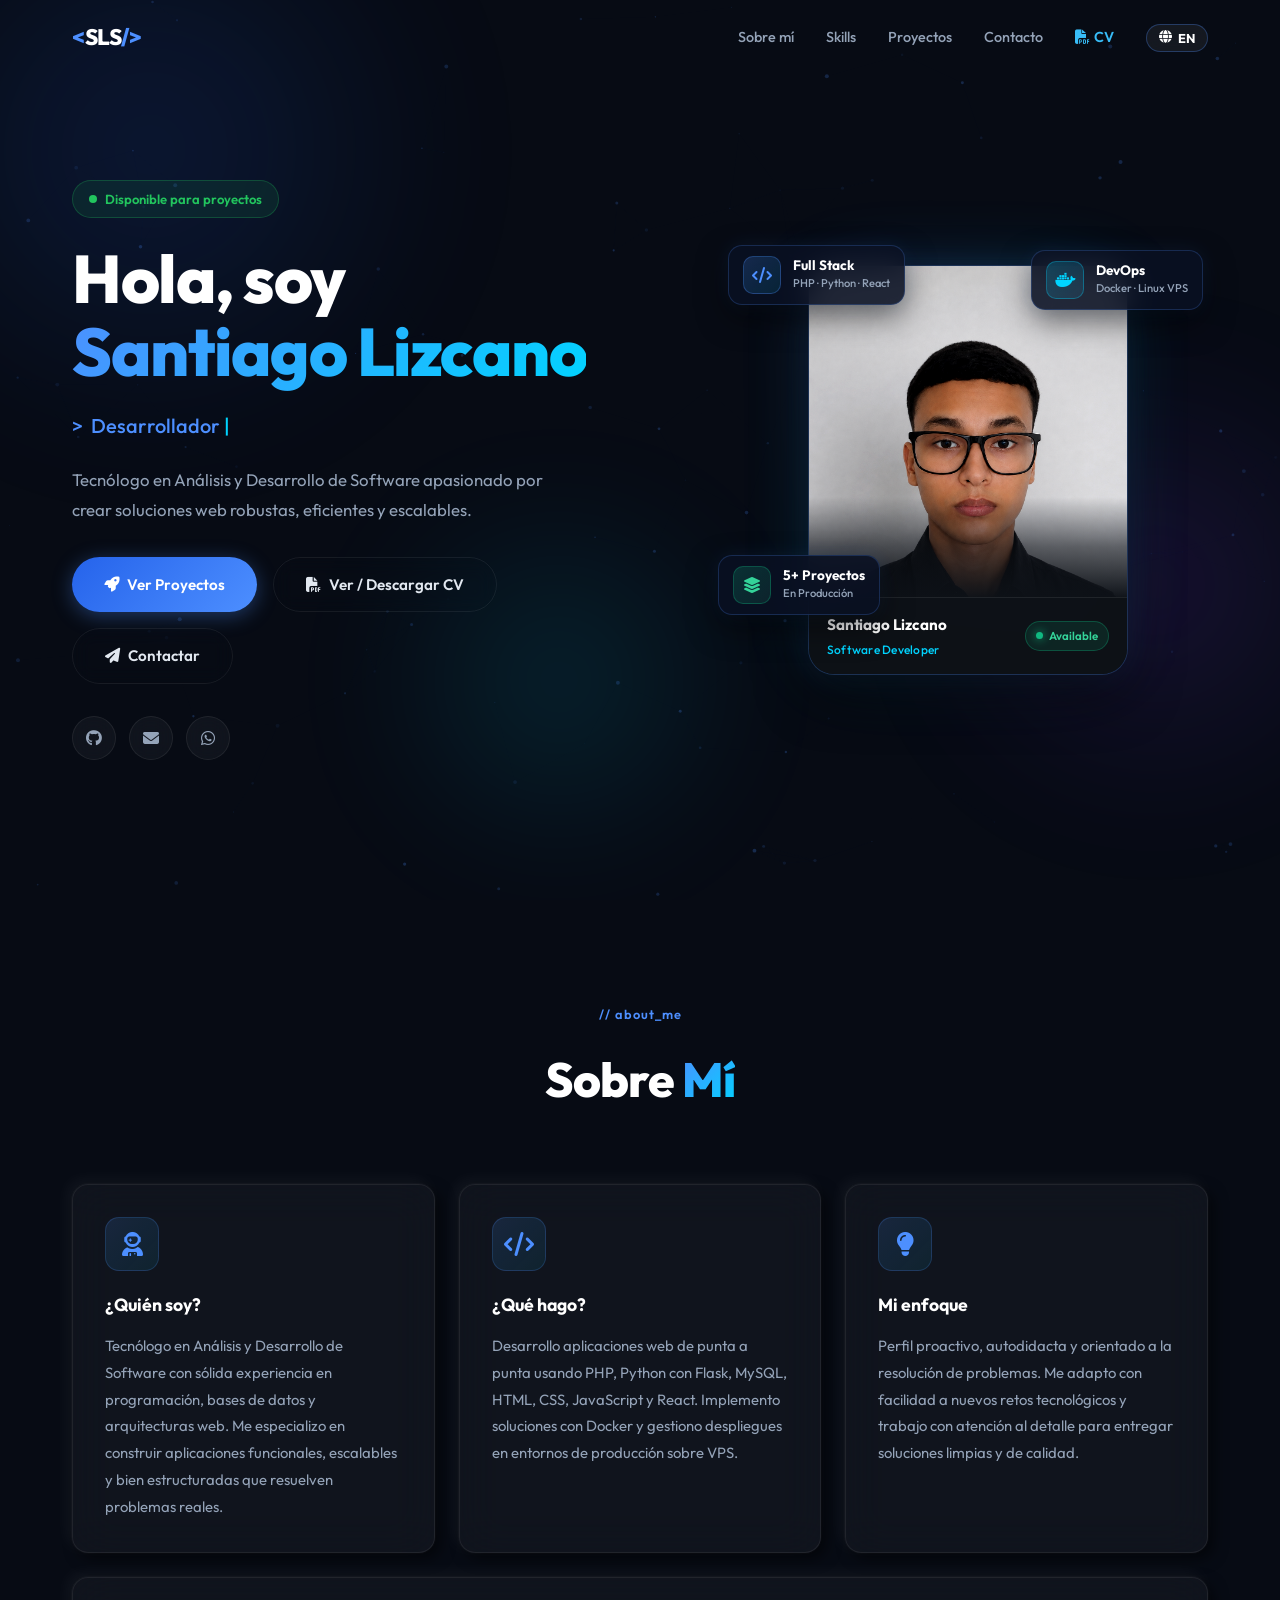
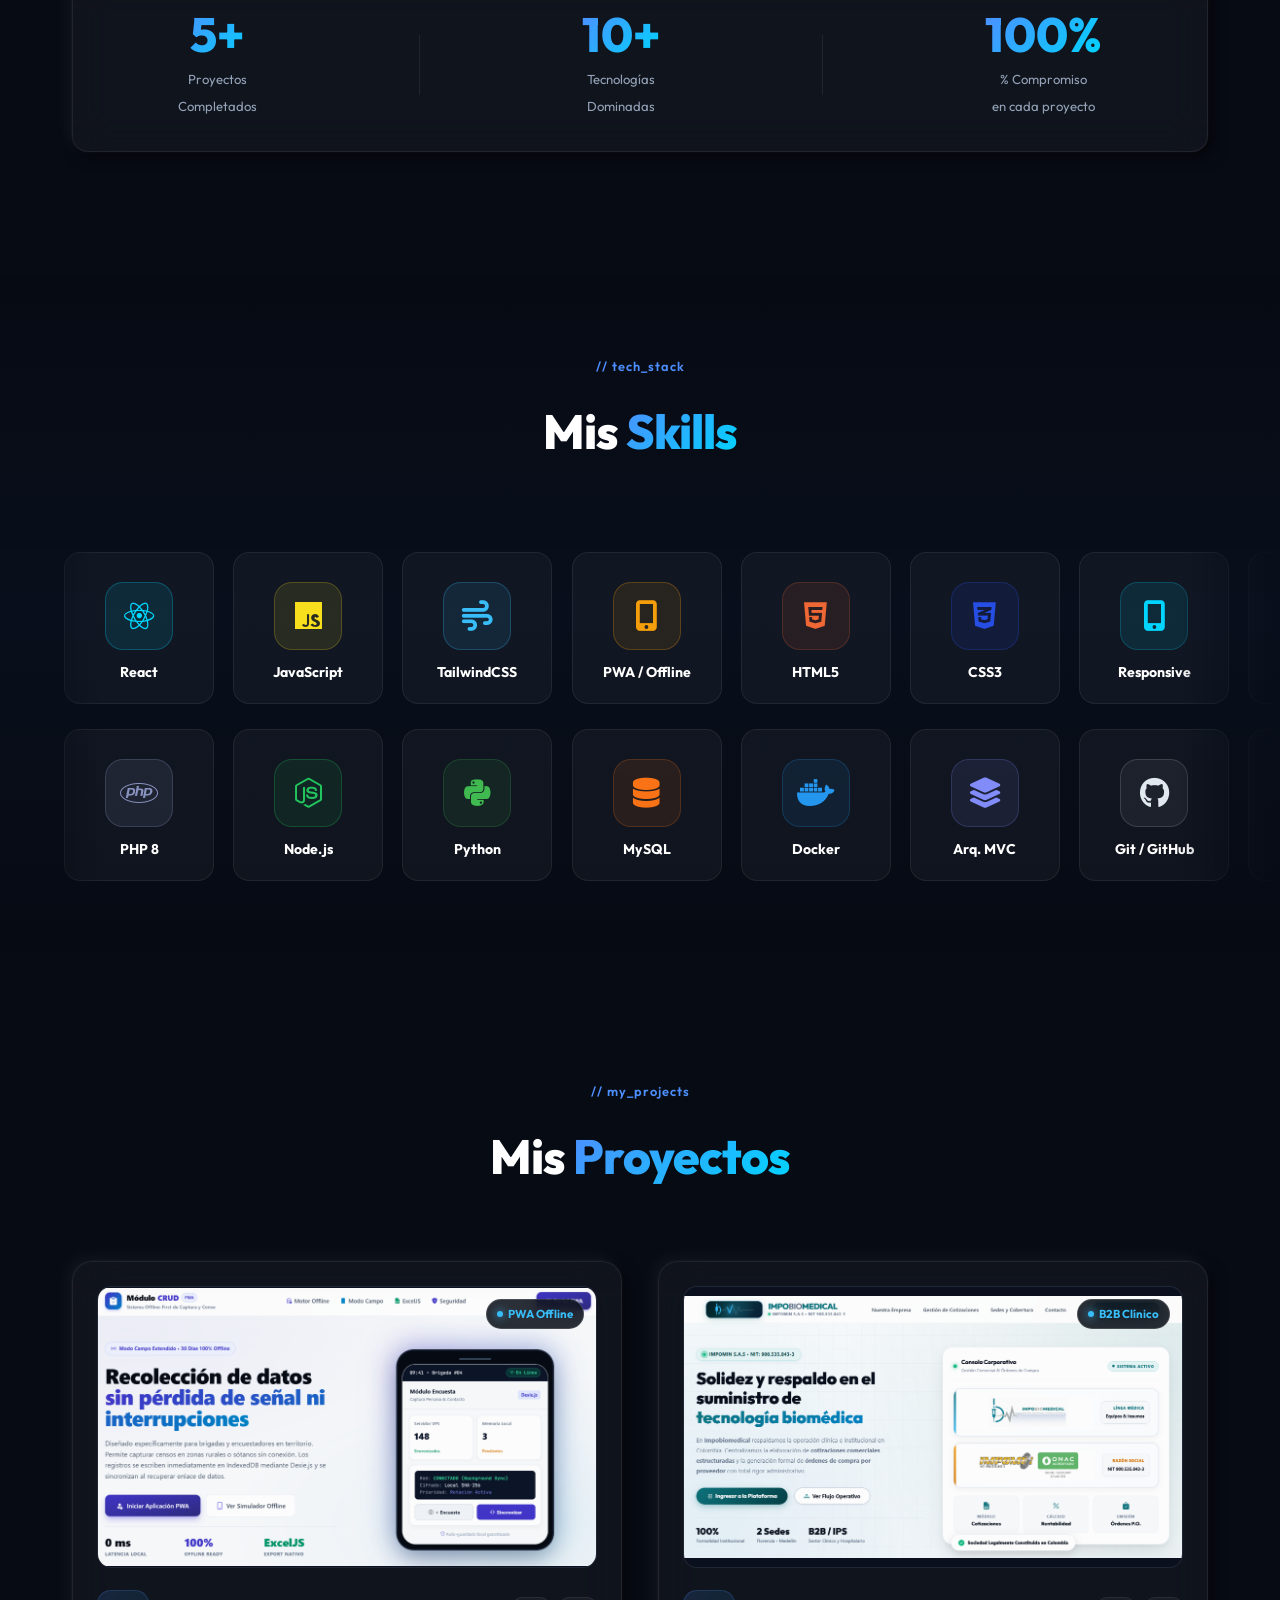
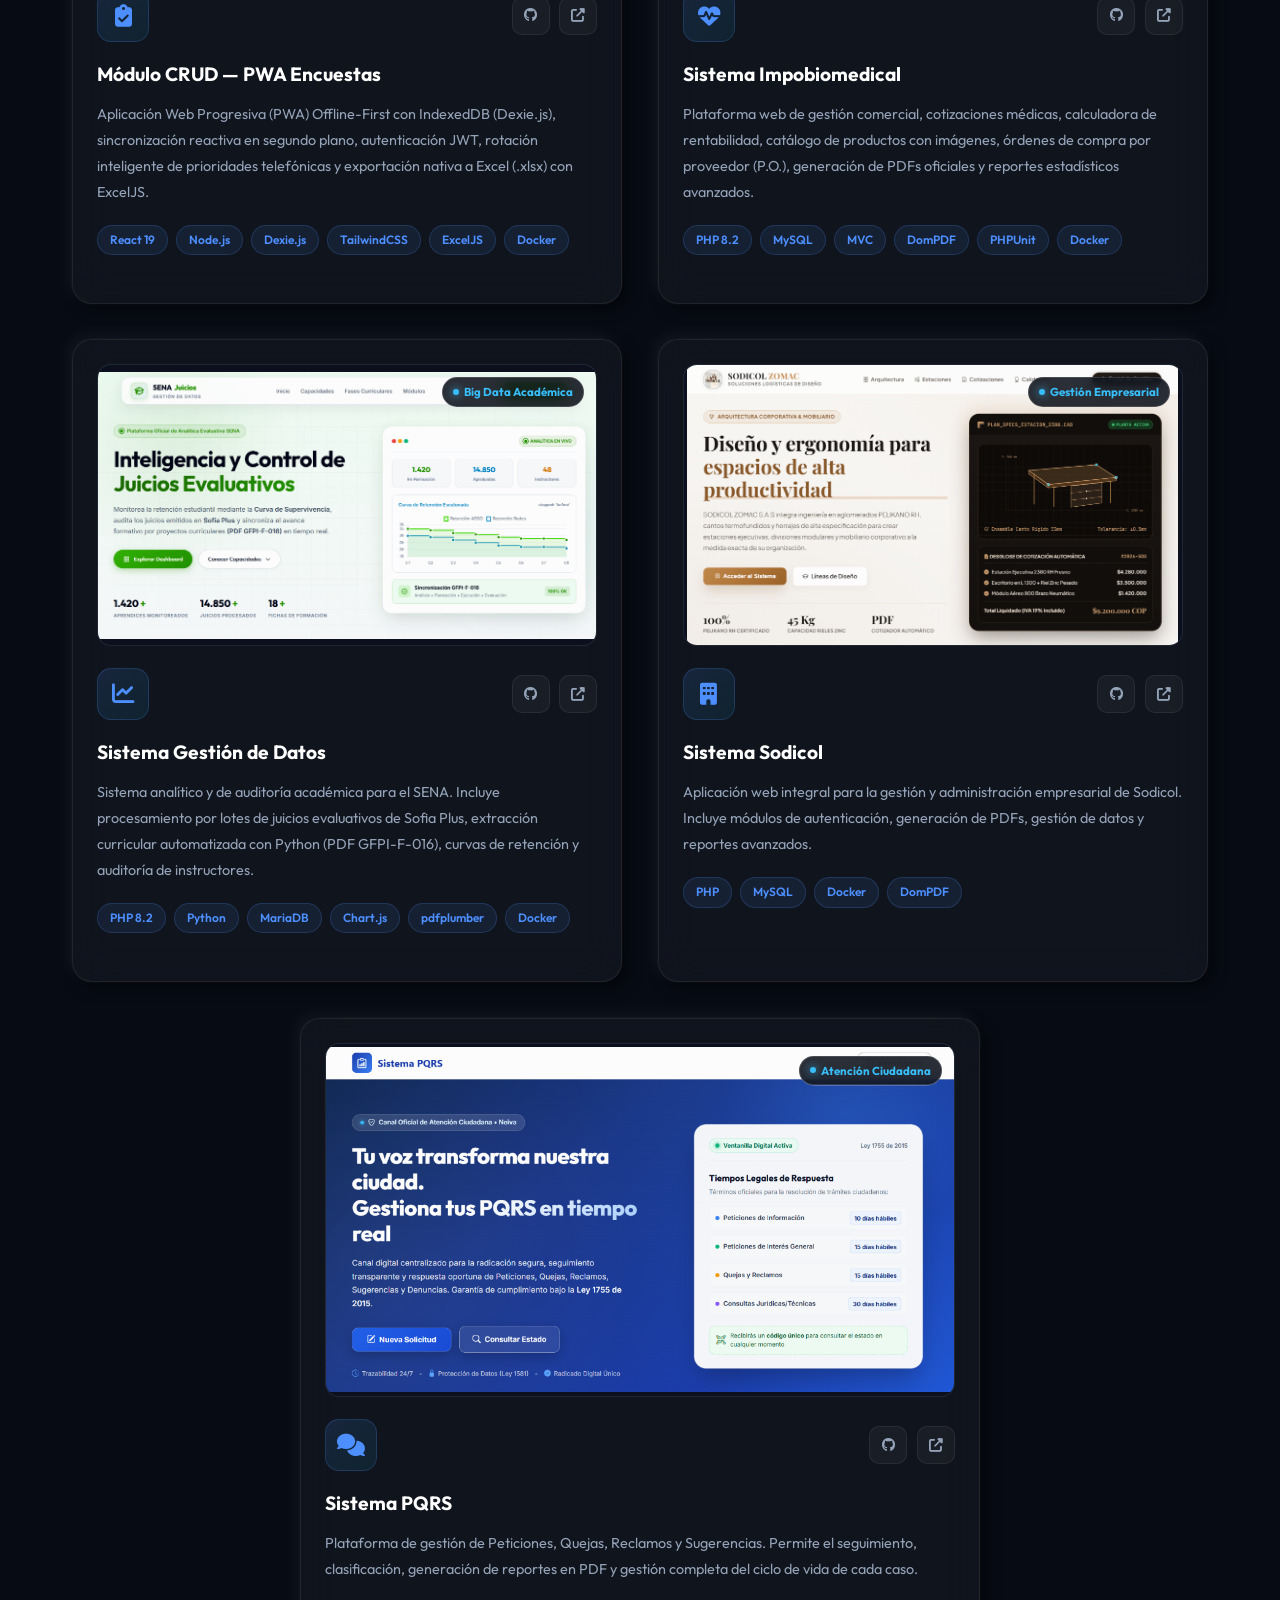
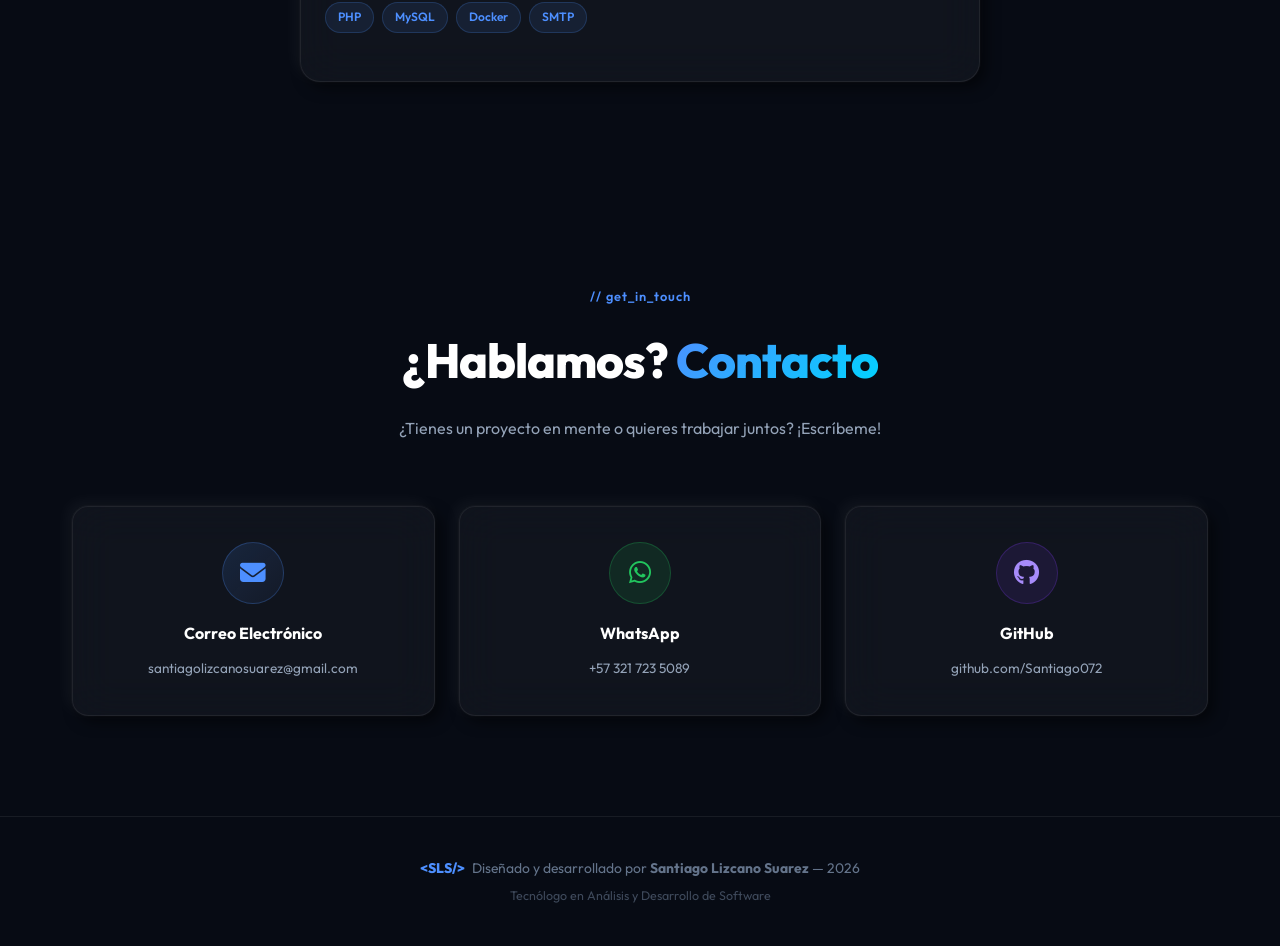
==== commit 6488a61f: "feat(portfolio): add project screenshots, custom favicon and smooth navigation" ====
--- a/index.html
+++ b/index.html
@@ -7,6 +7,11 @@
   <meta name="description" content="Portafolio de Santiago Lizcano Suarez, Tecnólogo en Análisis y Desarrollo de Software. Especializado en PHP, Python, MySQL, Docker y desarrollo web." />
   <meta name="keywords" content="desarrollador web, PHP, Python, Flask, MySQL, Docker, JavaScript, portafolio" />
   <meta name="author" content="Santiago Lizcano Suarez" />
+  
+  <!-- Favicon -->
+  <link rel="icon" type="image/svg+xml" href="assets/img/favicon.svg" />
+  <link rel="alternate icon" href="assets/img/favicon.svg" />
+
   <link rel="preconnect" href="https://fonts.googleapis.com" />
   <link rel="preconnect" href="https://fonts.gstatic.com" crossorigin />
   <link href="https://fonts.googleapis.com/css2?family=Outfit:wght@300;400;500;600;700;800&display=swap" rel="stylesheet" />
@@ -95,7 +100,7 @@
         <li><a href="#skills" class="nav-link" data-i18n="nav.skills">Skills</a></li>
         <li><a href="#projects" class="nav-link" data-i18n="nav.projects">Proyectos</a></li>
         <li><a href="#contact" class="nav-link" data-i18n="nav.contact">Contacto</a></li>
-        <li><a href="cv/index.html" target="_blank" class="nav-link nav-cv-link"><i class="fas fa-file-pdf"></i> CV</a></li>
+        <li><a href="cv/index.html" class="nav-link nav-cv-link"><i class="fas fa-file-pdf"></i> CV</a></li>
         <li>
           <button id="lang-toggle-btn" class="lang-toggle-btn" title="Cambiar idioma / Switch language">
             <i class="fas fa-globe"></i> <span id="current-lang-text">EN</span>
@@ -131,7 +136,7 @@
         <a href="#projects" class="btn btn-primary" id="hero-projects-btn">
           <i class="fas fa-rocket"></i> <span data-i18n="hero.btnProjects">Ver Proyectos</span>
         </a>
-        <a href="cv/index.html" target="_blank" class="btn btn-outline" id="hero-cv-btn">
+        <a href="cv/index.html" class="btn btn-outline" id="hero-cv-btn">
           <i class="fas fa-file-pdf"></i> <span data-i18n="hero.btnCV">Ver / Descargar CV</span>
         </a>
         <a href="#contact" class="btn btn-outline" id="hero-contact-btn">
@@ -337,6 +342,13 @@
 
         <!-- Módulo CRUD PWA -->
         <article class="project-card glass-card" id="project-modulocrud">
+          <div class="project-preview-wrap">
+            <span class="project-badge-float">
+              <span class="project-badge-dot"></span> PWA Offline
+            </span>
+            <img src="assets/img/project-modulocrud.png" alt="Módulo CRUD PWA Preview" class="project-preview-img" loading="lazy" />
+            <div class="project-preview-overlay"></div>
+          </div>
           <div class="project-header">
             <div class="project-icon">
               <i class="fas fa-clipboard-check"></i>
@@ -366,6 +378,13 @@
 
         <!-- Sistema Impobiomedical -->
         <article class="project-card glass-card" id="project-impobiomedical">
+          <div class="project-preview-wrap">
+            <span class="project-badge-float">
+              <span class="project-badge-dot"></span> B2B Clínico
+            </span>
+            <img src="assets/img/project-impobiomedical.png" alt="Sistema Impobiomedical Preview" class="project-preview-img" loading="lazy" />
+            <div class="project-preview-overlay"></div>
+          </div>
           <div class="project-header">
             <div class="project-icon">
               <i class="fas fa-heart-pulse"></i>
@@ -395,6 +414,13 @@
 
         <!-- Sistema Gestión Datos SENA -->
         <article class="project-card glass-card" id="project-gestion-datos">
+          <div class="project-preview-wrap">
+            <span class="project-badge-float">
+              <span class="project-badge-dot"></span> Big Data Académica
+            </span>
+            <img src="assets/img/project-gestion-datos.png" alt="Sistema Gestión Datos SENA Preview" class="project-preview-img" loading="lazy" />
+            <div class="project-preview-overlay"></div>
+          </div>
           <div class="project-header">
             <div class="project-icon">
               <i class="fas fa-chart-line"></i>
@@ -424,6 +450,13 @@
 
         <!-- Sodicol -->
         <article class="project-card glass-card" id="project-sodicol">
+          <div class="project-preview-wrap">
+            <span class="project-badge-float">
+              <span class="project-badge-dot"></span> Gestión Empresarial
+            </span>
+            <img src="assets/img/project-sodicol.png" alt="Sistema Sodicol Preview" class="project-preview-img" loading="lazy" />
+            <div class="project-preview-overlay"></div>
+          </div>
           <div class="project-header">
             <div class="project-icon">
               <i class="fas fa-building"></i>
@@ -451,6 +484,13 @@
 
         <!-- PQRS -->
         <article class="project-card glass-card" id="project-pqrs">
+          <div class="project-preview-wrap">
+            <span class="project-badge-float">
+              <span class="project-badge-dot"></span> Atención Ciudadana
+            </span>
+            <img src="assets/img/project-pqrs.png" alt="Sistema PQRS Preview" class="project-preview-img" loading="lazy" />
+            <div class="project-preview-overlay"></div>
+          </div>
           <div class="project-header">
             <div class="project-icon">
               <i class="fas fa-comments"></i>
--- a/assets/css/style.css
+++ b/assets/css/style.css
@@ -873,24 +873,93 @@
 .projects-grid {
   display: grid;
   grid-template-columns: repeat(2, 1fr);
-  gap: 2rem;
-  max-width: 1100px;
+  gap: 2.2rem;
+  max-width: 1200px;
   margin: 0 auto;
 }
+
+/* Balance 5th card across the 2-column grid or centered */
+@media (min-width: 901px) {
+  .projects-grid > :last-child:nth-child(odd) {
+    grid-column: 1 / -1;
+    max-width: 680px;
+    margin: 0 auto;
+    width: 100%;
+  }
+}
+
 .project-card {
-  padding: 2rem;
-  transition: transform 0.3s ease, box-shadow 0.3s ease, border-color 0.3s ease;
+  padding: 1.5rem;
+  border-radius: 20px;
+  display: flex;
+  flex-direction: column;
+  transition: transform 0.35s cubic-bezier(0.34, 1.56, 0.64, 1), box-shadow 0.35s ease, border-color 0.35s ease;
+  overflow: hidden;
+  position: relative;
 }
 .project-card:hover {
-  transform: translateY(-6px) rotateX(2deg) rotateY(-1deg);
-  border-color: rgba(77,143,255,0.3);
-  box-shadow: var(--neu-s1), var(--neu-s2), 0 20px 50px rgba(77,143,255,0.15);
-}
+  transform: translateY(-8px);
+  border-color: rgba(77,143,255,0.4);
+  box-shadow: var(--neu-s1), var(--neu-s2), 0 25px 60px rgba(0, 0, 0, 0.5), 0 0 30px rgba(77,143,255,0.2);
+}
+
+/* Contenedor de la Imagen Mockup del Proyecto */
+.project-preview-wrap {
+  position: relative;
+  width: 100%;
+  aspect-ratio: 16 / 9;
+  border-radius: 14px;
+  overflow: hidden;
+  margin-bottom: 1.4rem;
+  background: rgba(15, 23, 42, 0.6);
+  border: 1px solid rgba(255, 255, 255, 0.08);
+}
+.project-preview-img {
+  width: 100%;
+  height: 100%;
+  object-fit: contain;
+  object-position: center;
+  background: rgba(10, 15, 29, 0.5);
+  transition: filter 0.3s ease;
+  filter: brightness(0.98) contrast(1.02);
+}
+.project-card:hover .project-preview-img {
+  filter: brightness(1.03) contrast(1.03);
+}
+.project-preview-overlay {
+  display: none;
+}
+.project-badge-float {
+  position: absolute;
+  top: 12px;
+  right: 12px;
+  background: rgba(7, 11, 20, 0.85);
+  backdrop-filter: blur(8px);
+  -webkit-backdrop-filter: blur(8px);
+  border: 1px solid rgba(255, 255, 255, 0.15);
+  padding: 4px 10px;
+  border-radius: 9999px;
+  font-size: 0.72rem;
+  font-weight: 700;
+  color: #38bdf8;
+  display: flex;
+  align-items: center;
+  gap: 5px;
+  z-index: 2;
+}
+.project-badge-dot {
+  width: 6px;
+  height: 6px;
+  border-radius: 50%;
+  background: #38bdf8;
+  box-shadow: 0 0 8px #38bdf8;
+}
+
 .project-header {
   display: flex;
   align-items: center;
   justify-content: space-between;
-  margin-bottom: 1.2rem;
+  margin-bottom: 1rem;
 }
 .project-icon {
   width: 52px; height: 52px;
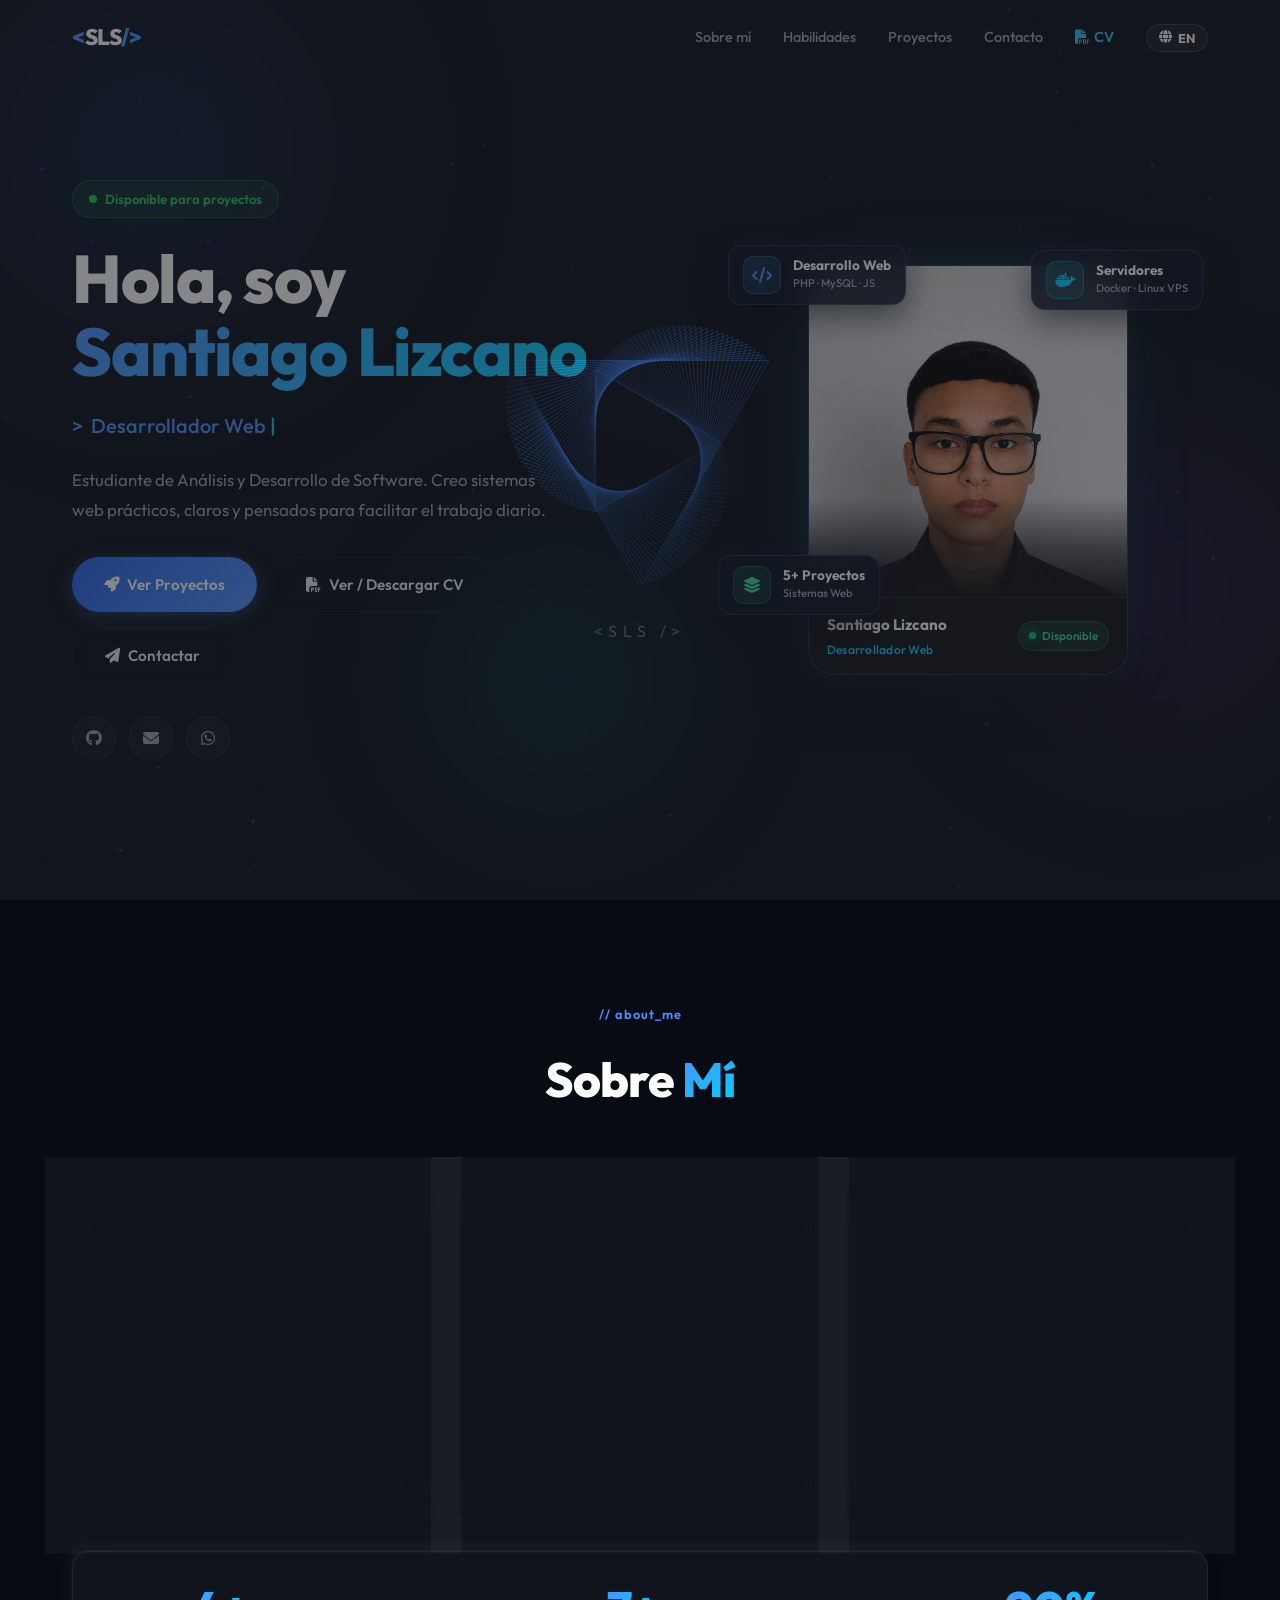
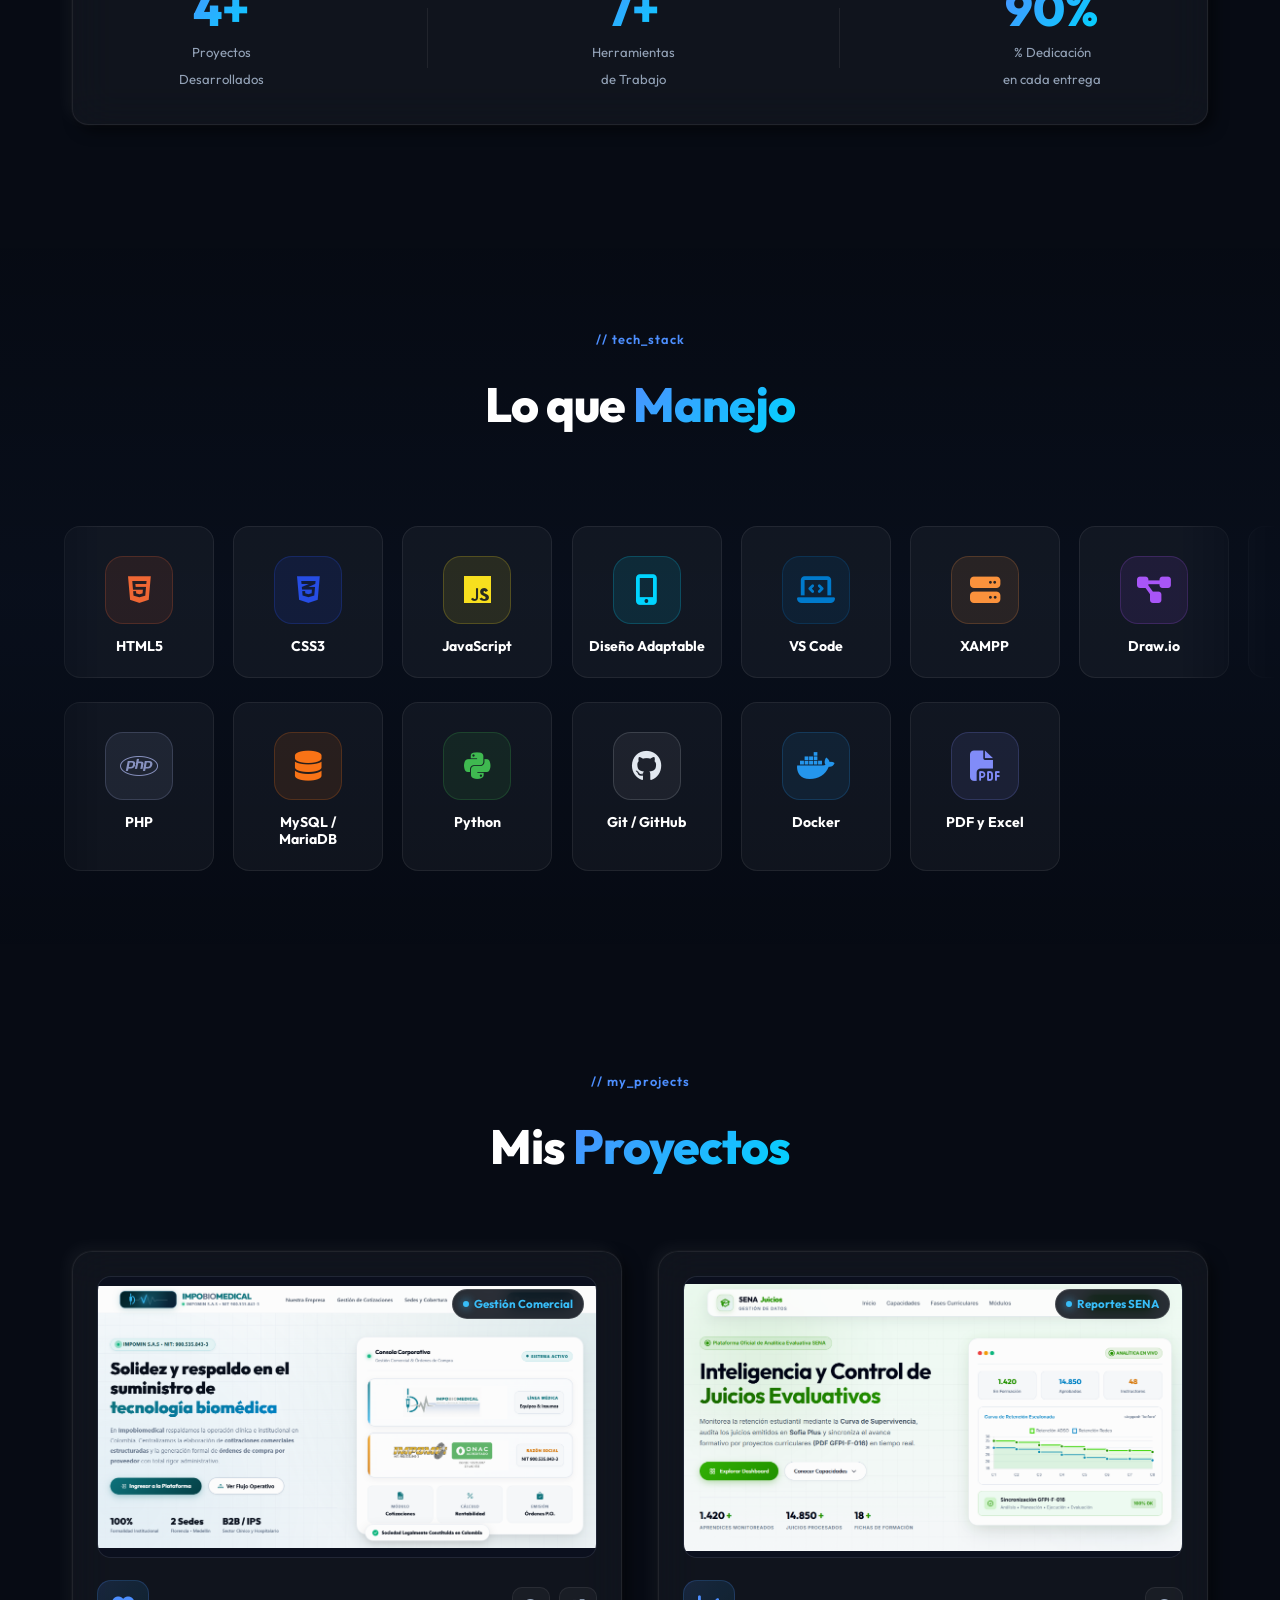
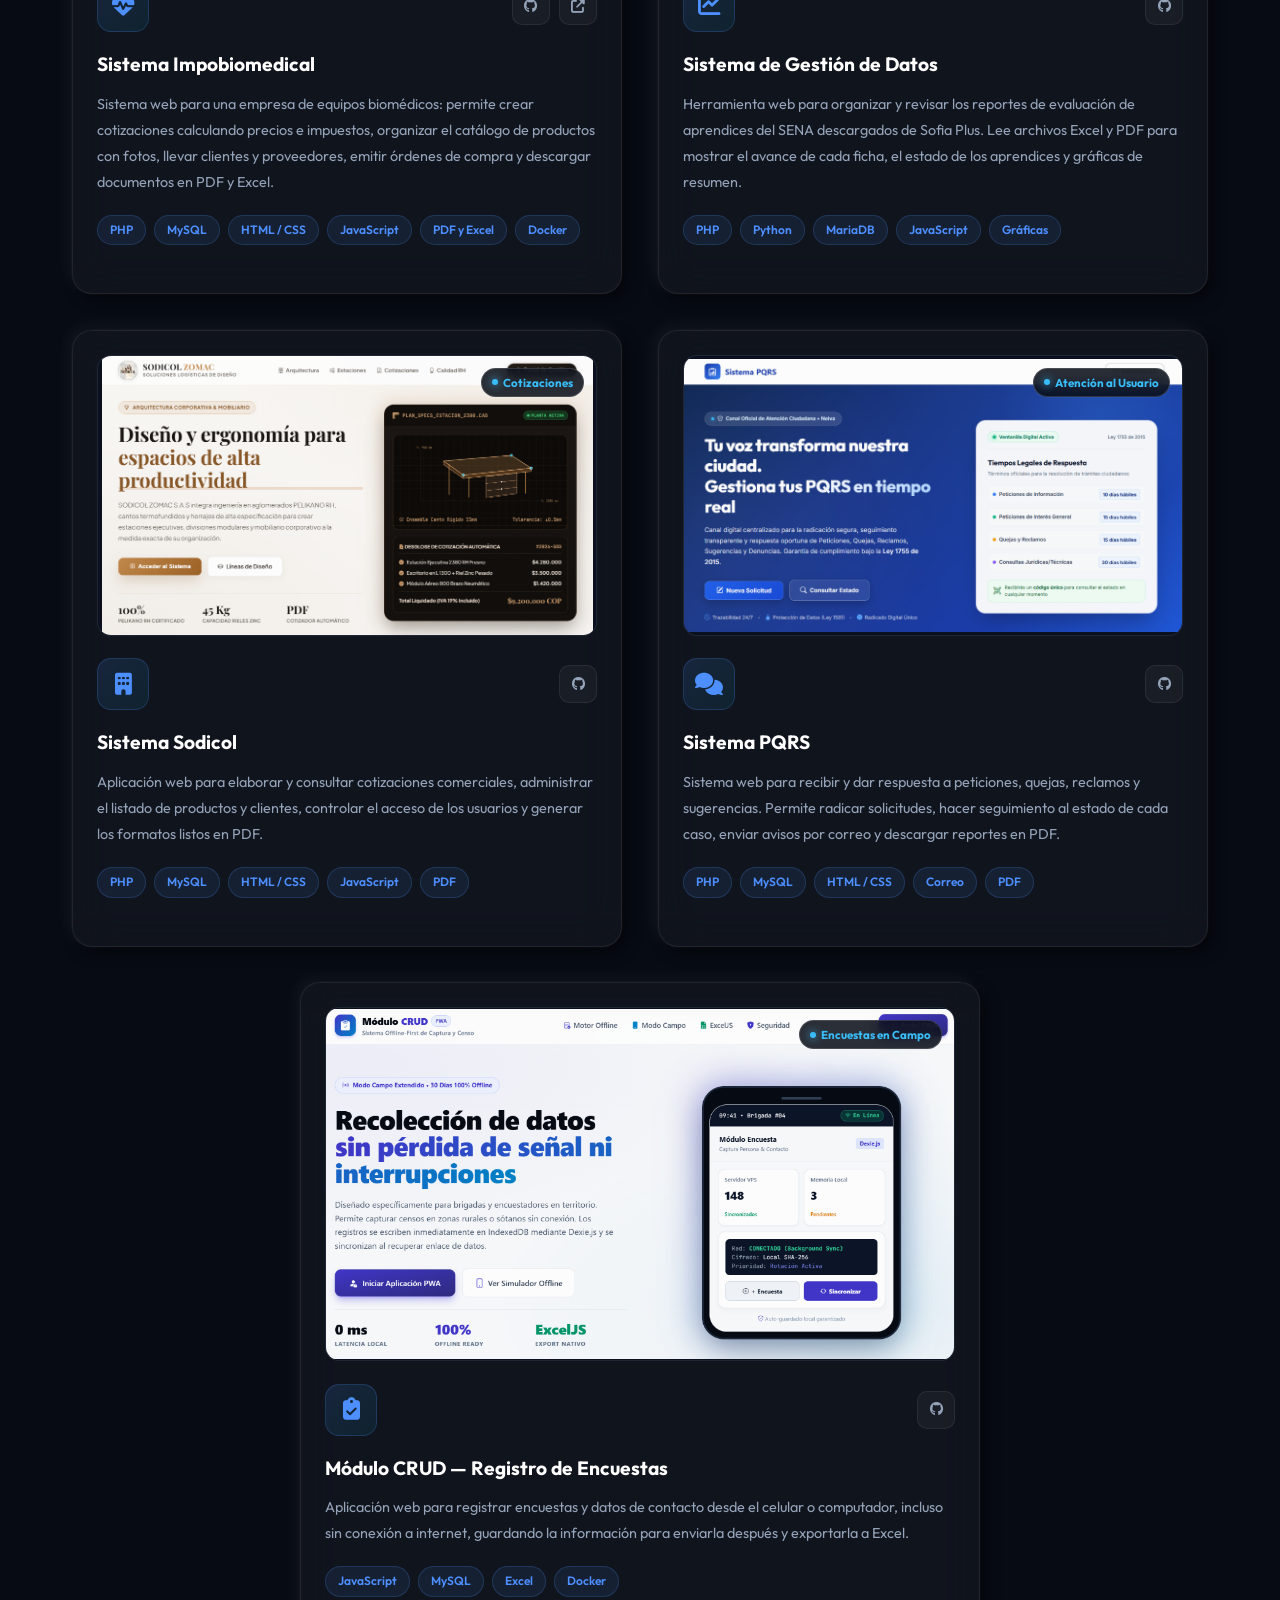
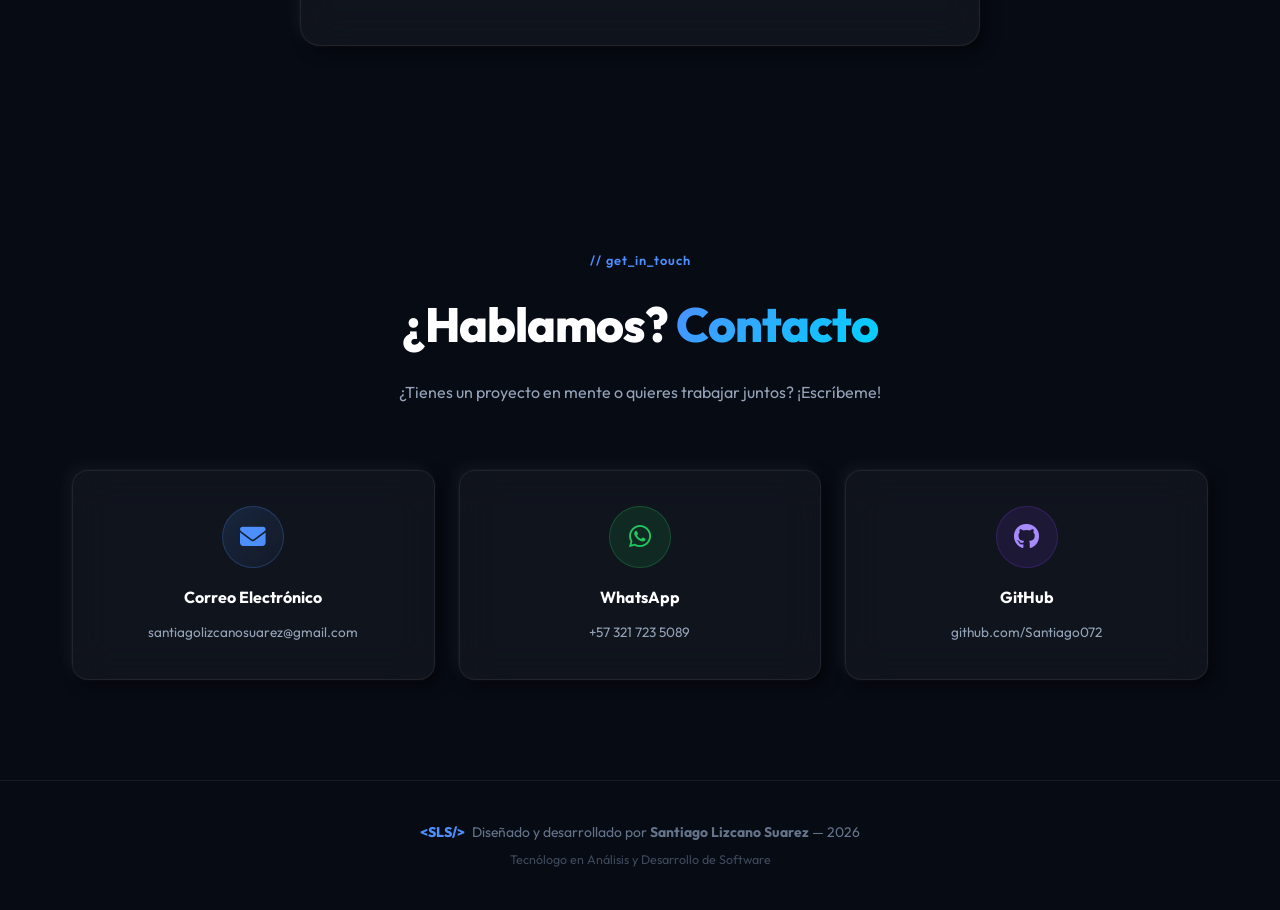
==== commit 6859f885: "docs(portafolio,cv): actualizar contenido y habilidades con lenguaje natural" ====
--- a/index.html
+++ b/index.html
@@ -130,7 +130,7 @@
         <span class="cursor-blink">|</span>
       </div>
       <p class="hero-desc" data-i18n="hero.desc">
-        Tecnólogo en Análisis y Desarrollo de Software apasionado por crear soluciones web robustas, eficientes y escalables.
+        Estudiante de Análisis y Desarrollo de Software. Creo sistemas web prácticos, claros y pensados para facilitar el trabajo diario.
       </p>
       <div class="hero-actions">
         <a href="#projects" class="btn btn-primary" id="hero-projects-btn">
@@ -177,11 +177,11 @@
           <div class="photo-card-footer">
             <div class="footer-info">
               <span class="footer-name">Santiago Lizcano</span>
-              <span class="footer-role">Software Developer</span>
+              <span class="footer-role">Desarrollador Web</span>
             </div>
             <div class="footer-status-pill">
               <span class="status-live-dot"></span>
-              <span>Available</span>
+              <span>Disponible</span>
             </div>
           </div>
         </div>
@@ -190,8 +190,8 @@
         <div class="hero-floating-chip chip-exp">
           <div class="chip-icon"><i class="fas fa-code"></i></div>
           <div class="chip-text">
-            <span class="chip-val">Full Stack</span>
-            <span class="chip-lbl">PHP &middot; Python &middot; React</span>
+            <span class="chip-val">Desarrollo Web</span>
+            <span class="chip-lbl">PHP &middot; MySQL &middot; JS</span>
           </div>
         </div>
 
@@ -199,14 +199,14 @@
           <div class="chip-icon chip-icon-green"><i class="fas fa-layer-group"></i></div>
           <div class="chip-text">
             <span class="chip-val">5+ Proyectos</span>
-            <span class="chip-lbl">En Producci&oacute;n</span>
+            <span class="chip-lbl">Sistemas Web</span>
           </div>
         </div>
 
         <div class="hero-floating-chip chip-docker">
           <div class="chip-icon chip-icon-cyan"><i class="fab fa-docker"></i></div>
           <div class="chip-text">
-            <span class="chip-val">DevOps</span>
+            <span class="chip-val">Servidores</span>
             <span class="chip-lbl">Docker &middot; Linux VPS</span>
           </div>
         </div>
@@ -229,7 +229,7 @@
           </div>
           <h3 data-i18n="about.card1Title">¿Quién soy?</h3>
           <p data-i18n="about.card1Desc">
-            Tecnólogo en Análisis y Desarrollo de Software con sólida experiencia en programación, bases de datos y arquitecturas web. Me especializo en construir aplicaciones funcionales, escalables y bien estructuradas que resuelven problemas reales.
+            Estudiante de Análisis y Desarrollo de Software en el SENA. Me gusta crear sistemas web útiles, bien organizados y fáciles de manejar para las personas que los usan en su trabajo diario.
           </p>
         </div>
         <div class="about-card glass-card">
@@ -238,32 +238,32 @@
           </div>
           <h3 data-i18n="about.card2Title">¿Qué hago?</h3>
           <p data-i18n="about.card2Desc">
-            Desarrollo aplicaciones web de punta a punta usando PHP, Python con Flask, MySQL, HTML, CSS, JavaScript y React. Implemento soluciones con Docker y gestiono despliegues en entornos de producción sobre VPS.
+            Desarrollo aplicaciones web con PHP, MySQL, HTML, CSS, JavaScript y Python. Armo desde las pantallas y la base de datos hasta la descarga de documentos en PDF o Excel y la puesta en marcha en servidores Linux con Docker.
           </p>
         </div>
         <div class="about-card glass-card">
           <div class="about-icon-wrap">
             <i class="fas fa-lightbulb"></i>
           </div>
-          <h3 data-i18n="about.card3Title">Mi enfoque</h3>
+          <h3 data-i18n="about.card3Title">Mi forma de trabajar</h3>
           <p data-i18n="about.card3Desc">
-            Perfil proactivo, autodidacta y orientado a la resolución de problemas. Me adapto con facilidad a nuevos retos tecnológicos y trabajo con atención al detalle para entregar soluciones limpias y de calidad.
+            Procuro entender bien lo que necesita cada negocio, cuidar los detalles y probar cada función con calma para entregar un sistema claro, seguro y sin complicaciones.
           </p>
         </div>
         <div class="about-stats glass-card">
           <div class="stat-item">
             <span class="stat-num" data-target="5">0</span>
-            <span class="stat-label" data-i18n="about.stat1">Proyectos<br/>Completados</span>
+            <span class="stat-label" data-i18n="about.stat1">Proyectos<br/>Desarrollados</span>
           </div>
           <div class="stat-divider"></div>
           <div class="stat-item">
-            <span class="stat-num" data-target="10">0</span>
-            <span class="stat-label" data-i18n="about.stat2">Tecnologías<br/>Dominadas</span>
+            <span class="stat-num" data-target="8">0</span>
+            <span class="stat-label" data-i18n="about.stat2">Herramientas<br/>de Trabajo</span>
           </div>
           <div class="stat-divider"></div>
           <div class="stat-item">
             <span class="stat-num" data-target="100">0</span>
-            <span class="stat-label" data-i18n="about.stat3">% Compromiso<br/>en cada proyecto</span>
+            <span class="stat-label" data-i18n="about.stat3">% Dedicación<br/>en cada entrega</span>
           </div>
         </div>
       </div>
@@ -275,7 +275,7 @@
     <div class="container">
       <div class="section-header">
         <span class="section-tag">// tech_stack</span>
-        <h2 class="section-title"><span data-i18n="skills.title1">Mis</span> <span class="gradient-text" data-i18n="skills.title2">Skills</span></h2>
+        <h2 class="section-title"><span data-i18n="skills.title1">Lo que</span> <span class="gradient-text" data-i18n="skills.title2">Manejo</span></h2>
       </div>
     </div>
 
@@ -285,46 +285,46 @@
       <!-- Row 1 → left -->
       <div class="marquee-track marquee-left">
         <div class="marquee-items">
-          <div class="skill-card" id="skill-react"><div class="skill-icon-wrap"><div class="skill-icon-bg"></div><i class="skill-ico fab fa-react"></i></div><span class="skill-name">React</span></div>
-          <div class="skill-card" id="skill-js"><div class="skill-icon-wrap"><div class="skill-icon-bg"></div><i class="skill-ico fab fa-js"></i></div><span class="skill-name">JavaScript</span></div>
-          <div class="skill-card" id="skill-tailwind"><div class="skill-icon-wrap"><div class="skill-icon-bg"></div><i class="skill-ico fas fa-wind"></i></div><span class="skill-name">TailwindCSS</span></div>
-          <div class="skill-card" id="skill-pwa"><div class="skill-icon-wrap"><div class="skill-icon-bg"></div><i class="skill-ico fas fa-mobile-screen-button"></i></div><span class="skill-name">PWA / Offline</span></div>
           <div class="skill-card" id="skill-html"><div class="skill-icon-wrap"><div class="skill-icon-bg"></div><i class="skill-ico fab fa-html5"></i></div><span class="skill-name">HTML5</span></div>
           <div class="skill-card" id="skill-css"><div class="skill-icon-wrap"><div class="skill-icon-bg"></div><i class="skill-ico fab fa-css3-alt"></i></div><span class="skill-name">CSS3</span></div>
-          <div class="skill-card" id="skill-responsive"><div class="skill-icon-wrap"><div class="skill-icon-bg"></div><i class="skill-ico fas fa-mobile-alt"></i></div><span class="skill-name">Responsive</span></div>
+          <div class="skill-card" id="skill-js"><div class="skill-icon-wrap"><div class="skill-icon-bg"></div><i class="skill-ico fab fa-js"></i></div><span class="skill-name">JavaScript</span></div>
+          <div class="skill-card" id="skill-responsive"><div class="skill-icon-wrap"><div class="skill-icon-bg"></div><i class="skill-ico fas fa-mobile-alt"></i></div><span class="skill-name">Diseño Adaptable</span></div>
+          <div class="skill-card" id="skill-vscode"><div class="skill-icon-wrap"><div class="skill-icon-bg"></div><i class="skill-ico fas fa-laptop-code"></i></div><span class="skill-name">VS Code</span></div>
+          <div class="skill-card" id="skill-xampp"><div class="skill-icon-wrap"><div class="skill-icon-bg"></div><i class="skill-ico fas fa-server"></i></div><span class="skill-name">XAMPP</span></div>
+          <div class="skill-card" id="skill-drawio"><div class="skill-icon-wrap"><div class="skill-icon-bg"></div><i class="skill-ico fas fa-project-diagram"></i></div><span class="skill-name">Draw.io</span></div>
         </div>
         <!-- duplicate for seamless loop -->
         <div class="marquee-items" aria-hidden="true">
-          <div class="skill-card" id="skill-react-d"><div class="skill-icon-wrap"><div class="skill-icon-bg"></div><i class="skill-ico fab fa-react"></i></div><span class="skill-name">React</span></div>
-          <div class="skill-card" id="skill-js-d"><div class="skill-icon-wrap"><div class="skill-icon-bg"></div><i class="skill-ico fab fa-js"></i></div><span class="skill-name">JavaScript</span></div>
-          <div class="skill-card" id="skill-tailwind-d"><div class="skill-icon-wrap"><div class="skill-icon-bg"></div><i class="skill-ico fas fa-wind"></i></div><span class="skill-name">TailwindCSS</span></div>
-          <div class="skill-card" id="skill-pwa-d"><div class="skill-icon-wrap"><div class="skill-icon-bg"></div><i class="skill-ico fas fa-mobile-screen-button"></i></div><span class="skill-name">PWA / Offline</span></div>
           <div class="skill-card" id="skill-html-d"><div class="skill-icon-wrap"><div class="skill-icon-bg"></div><i class="skill-ico fab fa-html5"></i></div><span class="skill-name">HTML5</span></div>
           <div class="skill-card" id="skill-css-d"><div class="skill-icon-wrap"><div class="skill-icon-bg"></div><i class="skill-ico fab fa-css3-alt"></i></div><span class="skill-name">CSS3</span></div>
-          <div class="skill-card" id="skill-responsive-d"><div class="skill-icon-wrap"><div class="skill-icon-bg"></div><i class="skill-ico fas fa-mobile-alt"></i></div><span class="skill-name">Responsive</span></div>
+          <div class="skill-card" id="skill-js-d"><div class="skill-icon-wrap"><div class="skill-icon-bg"></div><i class="skill-ico fab fa-js"></i></div><span class="skill-name">JavaScript</span></div>
+          <div class="skill-card" id="skill-responsive-d"><div class="skill-icon-wrap"><div class="skill-icon-bg"></div><i class="skill-ico fas fa-mobile-alt"></i></div><span class="skill-name">Diseño Adaptable</span></div>
+          <div class="skill-card" id="skill-vscode-d"><div class="skill-icon-wrap"><div class="skill-icon-bg"></div><i class="skill-ico fas fa-laptop-code"></i></div><span class="skill-name">VS Code</span></div>
+          <div class="skill-card" id="skill-xampp-d"><div class="skill-icon-wrap"><div class="skill-icon-bg"></div><i class="skill-ico fas fa-server"></i></div><span class="skill-name">XAMPP</span></div>
+          <div class="skill-card" id="skill-drawio-d"><div class="skill-icon-wrap"><div class="skill-icon-bg"></div><i class="skill-ico fas fa-project-diagram"></i></div><span class="skill-name">Draw.io</span></div>
         </div>
       </div>
 
       <!-- Row 2 ← right -->
       <div class="marquee-track marquee-right">
         <div class="marquee-items">
-          <div class="skill-card" id="skill-php"><div class="skill-icon-wrap"><div class="skill-icon-bg"></div><i class="skill-ico fab fa-php"></i></div><span class="skill-name">PHP 8</span></div>
-          <div class="skill-card" id="skill-node"><div class="skill-icon-wrap"><div class="skill-icon-bg"></div><i class="skill-ico fab fa-node-js"></i></div><span class="skill-name">Node.js</span></div>
+          <div class="skill-card" id="skill-php"><div class="skill-icon-wrap"><div class="skill-icon-bg"></div><i class="skill-ico fab fa-php"></i></div><span class="skill-name">PHP</span></div>
+          <div class="skill-card" id="skill-mysql"><div class="skill-icon-wrap"><div class="skill-icon-bg"></div><i class="skill-ico fas fa-database"></i></div><span class="skill-name">MySQL / MariaDB</span></div>
           <div class="skill-card" id="skill-python"><div class="skill-icon-wrap"><div class="skill-icon-bg"></div><i class="skill-ico fab fa-python"></i></div><span class="skill-name">Python</span></div>
-          <div class="skill-card" id="skill-mysql"><div class="skill-icon-wrap"><div class="skill-icon-bg"></div><i class="skill-ico fas fa-database"></i></div><span class="skill-name">MySQL</span></div>
+          <div class="skill-card" id="skill-git"><div class="skill-icon-wrap"><div class="skill-icon-bg"></div><i class="skill-ico fab fa-github"></i></div><span class="skill-name">Git / GitHub</span></div>
           <div class="skill-card" id="skill-docker"><div class="skill-icon-wrap"><div class="skill-icon-bg"></div><i class="skill-ico fab fa-docker"></i></div><span class="skill-name">Docker</span></div>
-          <div class="skill-card" id="skill-mvc"><div class="skill-icon-wrap"><div class="skill-icon-bg"></div><i class="skill-ico fas fa-layer-group"></i></div><span class="skill-name">Arq. MVC</span></div>
-          <div class="skill-card" id="skill-git"><div class="skill-icon-wrap"><div class="skill-icon-bg"></div><i class="skill-ico fab fa-github"></i></div><span class="skill-name">Git / GitHub</span></div>
+          <div class="skill-card" id="skill-mvc"><div class="skill-icon-wrap"><div class="skill-icon-bg"></div><i class="skill-ico fas fa-file-pdf"></i></div><span class="skill-name">PDF y Excel</span></div>
+          <div class="skill-card" id="skill-flask"><div class="skill-icon-wrap"><div class="skill-icon-bg"></div><i class="skill-ico fab fa-linux"></i></div><span class="skill-name">Linux VPS</span></div>
         </div>
         <!-- duplicate for seamless loop -->
         <div class="marquee-items" aria-hidden="true">
-          <div class="skill-card" id="skill-php-d"><div class="skill-icon-wrap"><div class="skill-icon-bg"></div><i class="skill-ico fab fa-php"></i></div><span class="skill-name">PHP 8</span></div>
-          <div class="skill-card" id="skill-node-d"><div class="skill-icon-wrap"><div class="skill-icon-bg"></div><i class="skill-ico fab fa-node-js"></i></div><span class="skill-name">Node.js</span></div>
+          <div class="skill-card" id="skill-php-d"><div class="skill-icon-wrap"><div class="skill-icon-bg"></div><i class="skill-ico fab fa-php"></i></div><span class="skill-name">PHP</span></div>
+          <div class="skill-card" id="skill-mysql-d"><div class="skill-icon-wrap"><div class="skill-icon-bg"></div><i class="skill-ico fas fa-database"></i></div><span class="skill-name">MySQL / MariaDB</span></div>
           <div class="skill-card" id="skill-python-d"><div class="skill-icon-wrap"><div class="skill-icon-bg"></div><i class="skill-ico fab fa-python"></i></div><span class="skill-name">Python</span></div>
-          <div class="skill-card" id="skill-mysql-d"><div class="skill-icon-wrap"><div class="skill-icon-bg"></div><i class="skill-ico fas fa-database"></i></div><span class="skill-name">MySQL</span></div>
+          <div class="skill-card" id="skill-git-d"><div class="skill-icon-wrap"><div class="skill-icon-bg"></div><i class="skill-ico fab fa-github"></i></div><span class="skill-name">Git / GitHub</span></div>
           <div class="skill-card" id="skill-docker-d"><div class="skill-icon-wrap"><div class="skill-icon-bg"></div><i class="skill-ico fab fa-docker"></i></div><span class="skill-name">Docker</span></div>
-          <div class="skill-card" id="skill-mvc-d"><div class="skill-icon-wrap"><div class="skill-icon-bg"></div><i class="skill-ico fas fa-layer-group"></i></div><span class="skill-name">Arq. MVC</span></div>
-          <div class="skill-card" id="skill-git-d"><div class="skill-icon-wrap"><div class="skill-icon-bg"></div><i class="skill-ico fab fa-github"></i></div><span class="skill-name">Git / GitHub</span></div>
+          <div class="skill-card" id="skill-mvc-d"><div class="skill-icon-wrap"><div class="skill-icon-bg"></div><i class="skill-ico fas fa-file-pdf"></i></div><span class="skill-name">PDF y Excel</span></div>
+          <div class="skill-card" id="skill-flask-d"><div class="skill-icon-wrap"><div class="skill-icon-bg"></div><i class="skill-ico fab fa-linux"></i></div><span class="skill-name">Linux VPS</span></div>
         </div>
       </div>
 
@@ -340,47 +340,11 @@
       </div>
       <div class="projects-grid">
 
-        <!-- Módulo CRUD PWA -->
-        <article class="project-card glass-card" id="project-modulocrud">
-          <div class="project-preview-wrap">
-            <span class="project-badge-float">
-              <span class="project-badge-dot"></span> PWA Offline
-            </span>
-            <img src="assets/img/project-modulocrud.png" alt="Módulo CRUD PWA Preview" class="project-preview-img" loading="lazy" />
-            <div class="project-preview-overlay"></div>
-          </div>
-          <div class="project-header">
-            <div class="project-icon">
-              <i class="fas fa-clipboard-check"></i>
-            </div>
-            <div class="project-links">
-              <a href="https://github.com/Santiago072/ModuloCRUD" target="_blank" rel="noopener" class="proj-link-btn" aria-label="Ver repositorio ModuloCRUD" title="Ver código en GitHub">
-                <i class="fab fa-github"></i>
-              </a>
-              <a href="https://modulocrud.slscode.online/" target="_blank" rel="noopener" class="proj-link-btn" aria-label="Ver sitio ModuloCRUD" title="Ver aplicación en vivo">
-                <i class="fas fa-external-link-alt"></i>
-              </a>
-            </div>
-          </div>
-          <h3 class="project-title" data-i18n="projects.p1Title">Módulo CRUD — PWA Encuestas</h3>
-          <p class="project-desc" data-i18n="projects.p1Desc">
-            Aplicación Web Progresiva (PWA) Offline-First con IndexedDB (Dexie.js), sincronización reactiva en segundo plano, autenticación JWT, rotación inteligente de prioridades telefónicas y exportación nativa a Excel (.xlsx) con ExcelJS.
-          </p>
-          <div class="project-tags">
-            <span class="tag">React 19</span>
-            <span class="tag">Node.js</span>
-            <span class="tag">Dexie.js</span>
-            <span class="tag">TailwindCSS</span>
-            <span class="tag">ExcelJS</span>
-            <span class="tag">Docker</span>
-          </div>
-        </article>
-
         <!-- Sistema Impobiomedical -->
         <article class="project-card glass-card" id="project-impobiomedical">
           <div class="project-preview-wrap">
             <span class="project-badge-float">
-              <span class="project-badge-dot"></span> B2B Clínico
+              <span class="project-badge-dot"></span> Gestión Comercial
             </span>
             <img src="assets/img/project-impobiomedical.png" alt="Sistema Impobiomedical Preview" class="project-preview-img" loading="lazy" />
             <div class="project-preview-overlay"></div>
@@ -400,14 +364,14 @@
           </div>
           <h3 class="project-title" data-i18n="projects.p2Title">Sistema Impobiomedical</h3>
           <p class="project-desc" data-i18n="projects.p2Desc">
-            Plataforma web de gestión comercial, cotizaciones médicas, calculadora de rentabilidad, catálogo de productos con imágenes, órdenes de compra por proveedor (P.O.), generación de PDFs oficiales y reportes estadísticos avanzados.
+            Sistema web para una empresa de equipos biomédicos: permite crear cotizaciones calculando precios e impuestos, organizar el catálogo de productos con fotos, llevar clientes y proveedores, emitir órdenes de compra y descargar documentos en PDF y Excel.
           </p>
           <div class="project-tags">
-            <span class="tag">PHP 8.2</span>
+            <span class="tag">PHP</span>
             <span class="tag">MySQL</span>
-            <span class="tag">MVC</span>
-            <span class="tag">DomPDF</span>
-            <span class="tag">PHPUnit</span>
+            <span class="tag">HTML / CSS</span>
+            <span class="tag">JavaScript</span>
+            <span class="tag">PDF y Excel</span>
             <span class="tag">Docker</span>
           </div>
         </article>
@@ -416,7 +380,7 @@
         <article class="project-card glass-card" id="project-gestion-datos">
           <div class="project-preview-wrap">
             <span class="project-badge-float">
-              <span class="project-badge-dot"></span> Big Data Académica
+              <span class="project-badge-dot"></span> Reportes SENA
             </span>
             <img src="assets/img/project-gestion-datos.png" alt="Sistema Gestión Datos SENA Preview" class="project-preview-img" loading="lazy" />
             <div class="project-preview-overlay"></div>
@@ -429,22 +393,18 @@
               <a href="https://github.com/Santiago072/sistema_gestion_datos" target="_blank" rel="noopener" class="proj-link-btn" aria-label="Ver repositorio Sistema Gestión de Datos" title="Ver código en GitHub">
                 <i class="fab fa-github"></i>
               </a>
-              <a href="https://gestiondatos.slscode.online/" target="_blank" rel="noopener" class="proj-link-btn" aria-label="Ver sitio Gestión de Datos" title="Ver aplicación en vivo">
-                <i class="fas fa-external-link-alt"></i>
-              </a>
-            </div>
-          </div>
-          <h3 class="project-title" data-i18n="projects.p3Title">Sistema Gestión de Datos</h3>
+            </div>
+          </div>
+          <h3 class="project-title" data-i18n="projects.p3Title">Sistema de Gestión de Datos</h3>
           <p class="project-desc" data-i18n="projects.p3Desc">
-            Sistema analítico y de auditoría académica para el SENA. Incluye procesamiento por lotes de juicios evaluativos de Sofia Plus, extracción curricular automatizada con Python (PDF GFPI-F-016), curvas de retención y auditoría de instructores.
+            Herramienta web para organizar y revisar los reportes de evaluación de aprendices del SENA descargados de Sofia Plus. Lee archivos Excel y PDF para mostrar el avance de cada ficha, el estado de los aprendices y gráficas de resumen.
           </p>
           <div class="project-tags">
-            <span class="tag">PHP 8.2</span>
+            <span class="tag">PHP</span>
             <span class="tag">Python</span>
             <span class="tag">MariaDB</span>
-            <span class="tag">Chart.js</span>
-            <span class="tag">pdfplumber</span>
-            <span class="tag">Docker</span>
+            <span class="tag">JavaScript</span>
+            <span class="tag">Gráficas</span>
           </div>
         </article>
 
@@ -452,7 +412,7 @@
         <article class="project-card glass-card" id="project-sodicol">
           <div class="project-preview-wrap">
             <span class="project-badge-float">
-              <span class="project-badge-dot"></span> Gestión Empresarial
+              <span class="project-badge-dot"></span> Cotizaciones
             </span>
             <img src="assets/img/project-sodicol.png" alt="Sistema Sodicol Preview" class="project-preview-img" loading="lazy" />
             <div class="project-preview-overlay"></div>
@@ -465,20 +425,18 @@
               <a href="https://github.com/Santiago072/SistemaSodicol" target="_blank" rel="noopener" class="proj-link-btn" aria-label="Ver repositorio Sistema Sodicol" title="Ver código en GitHub">
                 <i class="fab fa-github"></i>
               </a>
-              <a href="https://sistemasodicol.slscode.online/" target="_blank" rel="noopener" class="proj-link-btn" aria-label="Ver sitio Sodicol" title="Ver aplicación en vivo">
-                <i class="fas fa-external-link-alt"></i>
-              </a>
             </div>
           </div>
           <h3 class="project-title" data-i18n="projects.p4Title">Sistema Sodicol</h3>
           <p class="project-desc" data-i18n="projects.p4Desc">
-            Aplicación web integral para la gestión y administración empresarial de Sodicol. Incluye módulos de autenticación, generación de PDFs, gestión de datos y reportes avanzados.
+            Aplicación web para elaborar y consultar cotizaciones comerciales, administrar el listado de productos y clientes, controlar el acceso de los usuarios y generar los formatos listos en PDF.
           </p>
           <div class="project-tags">
             <span class="tag">PHP</span>
             <span class="tag">MySQL</span>
-            <span class="tag">Docker</span>
-            <span class="tag">DomPDF</span>
+            <span class="tag">HTML / CSS</span>
+            <span class="tag">JavaScript</span>
+            <span class="tag">PDF</span>
           </div>
         </article>
 
@@ -486,7 +444,7 @@
         <article class="project-card glass-card" id="project-pqrs">
           <div class="project-preview-wrap">
             <span class="project-badge-float">
-              <span class="project-badge-dot"></span> Atención Ciudadana
+              <span class="project-badge-dot"></span> Atención al Usuario
             </span>
             <img src="assets/img/project-pqrs.png" alt="Sistema PQRS Preview" class="project-preview-img" loading="lazy" />
             <div class="project-preview-overlay"></div>
@@ -499,20 +457,49 @@
               <a href="https://github.com/Santiago072/SistemaPQRS" target="_blank" rel="noopener" class="proj-link-btn" aria-label="Ver repositorio Sistema PQRS" title="Ver código en GitHub">
                 <i class="fab fa-github"></i>
               </a>
-              <a href="https://sistemapqrs.slscode.online/" target="_blank" rel="noopener" class="proj-link-btn" aria-label="Ver sitio PQRS" title="Ver aplicación en vivo">
-                <i class="fas fa-external-link-alt"></i>
-              </a>
             </div>
           </div>
           <h3 class="project-title" data-i18n="projects.p5Title">Sistema PQRS</h3>
           <p class="project-desc" data-i18n="projects.p5Desc">
-            Plataforma de gestión de Peticiones, Quejas, Reclamos y Sugerencias. Permite el seguimiento, clasificación, generación de reportes en PDF y gestión completa del ciclo de vida de cada caso.
+            Sistema web para recibir y dar respuesta a peticiones, quejas, reclamos y sugerencias. Permite radicar solicitudes, hacer seguimiento al estado de cada caso, enviar avisos por correo y descargar reportes en PDF.
           </p>
           <div class="project-tags">
             <span class="tag">PHP</span>
             <span class="tag">MySQL</span>
+            <span class="tag">HTML / CSS</span>
+            <span class="tag">Correo</span>
+            <span class="tag">PDF</span>
+          </div>
+        </article>
+
+        <!-- Módulo CRUD -->
+        <article class="project-card glass-card" id="project-modulocrud">
+          <div class="project-preview-wrap">
+            <span class="project-badge-float">
+              <span class="project-badge-dot"></span> Encuestas en Campo
+            </span>
+            <img src="assets/img/project-modulocrud.png" alt="Módulo CRUD Preview" class="project-preview-img" loading="lazy" />
+            <div class="project-preview-overlay"></div>
+          </div>
+          <div class="project-header">
+            <div class="project-icon">
+              <i class="fas fa-clipboard-check"></i>
+            </div>
+            <div class="project-links">
+              <a href="https://github.com/Santiago072/ModuloCRUD" target="_blank" rel="noopener" class="proj-link-btn" aria-label="Ver repositorio ModuloCRUD" title="Ver código en GitHub">
+                <i class="fab fa-github"></i>
+              </a>
+            </div>
+          </div>
+          <h3 class="project-title" data-i18n="projects.p1Title">Módulo CRUD — Registro de Encuestas</h3>
+          <p class="project-desc" data-i18n="projects.p1Desc">
+            Aplicación web para registrar encuestas y datos de contacto desde el celular o computador, incluso sin conexión a internet, guardando la información para enviarla después y exportarla a Excel.
+          </p>
+          <div class="project-tags">
+            <span class="tag">JavaScript</span>
+            <span class="tag">MySQL</span>
+            <span class="tag">Excel</span>
             <span class="tag">Docker</span>
-            <span class="tag">SMTP</span>
           </div>
         </article>
 
